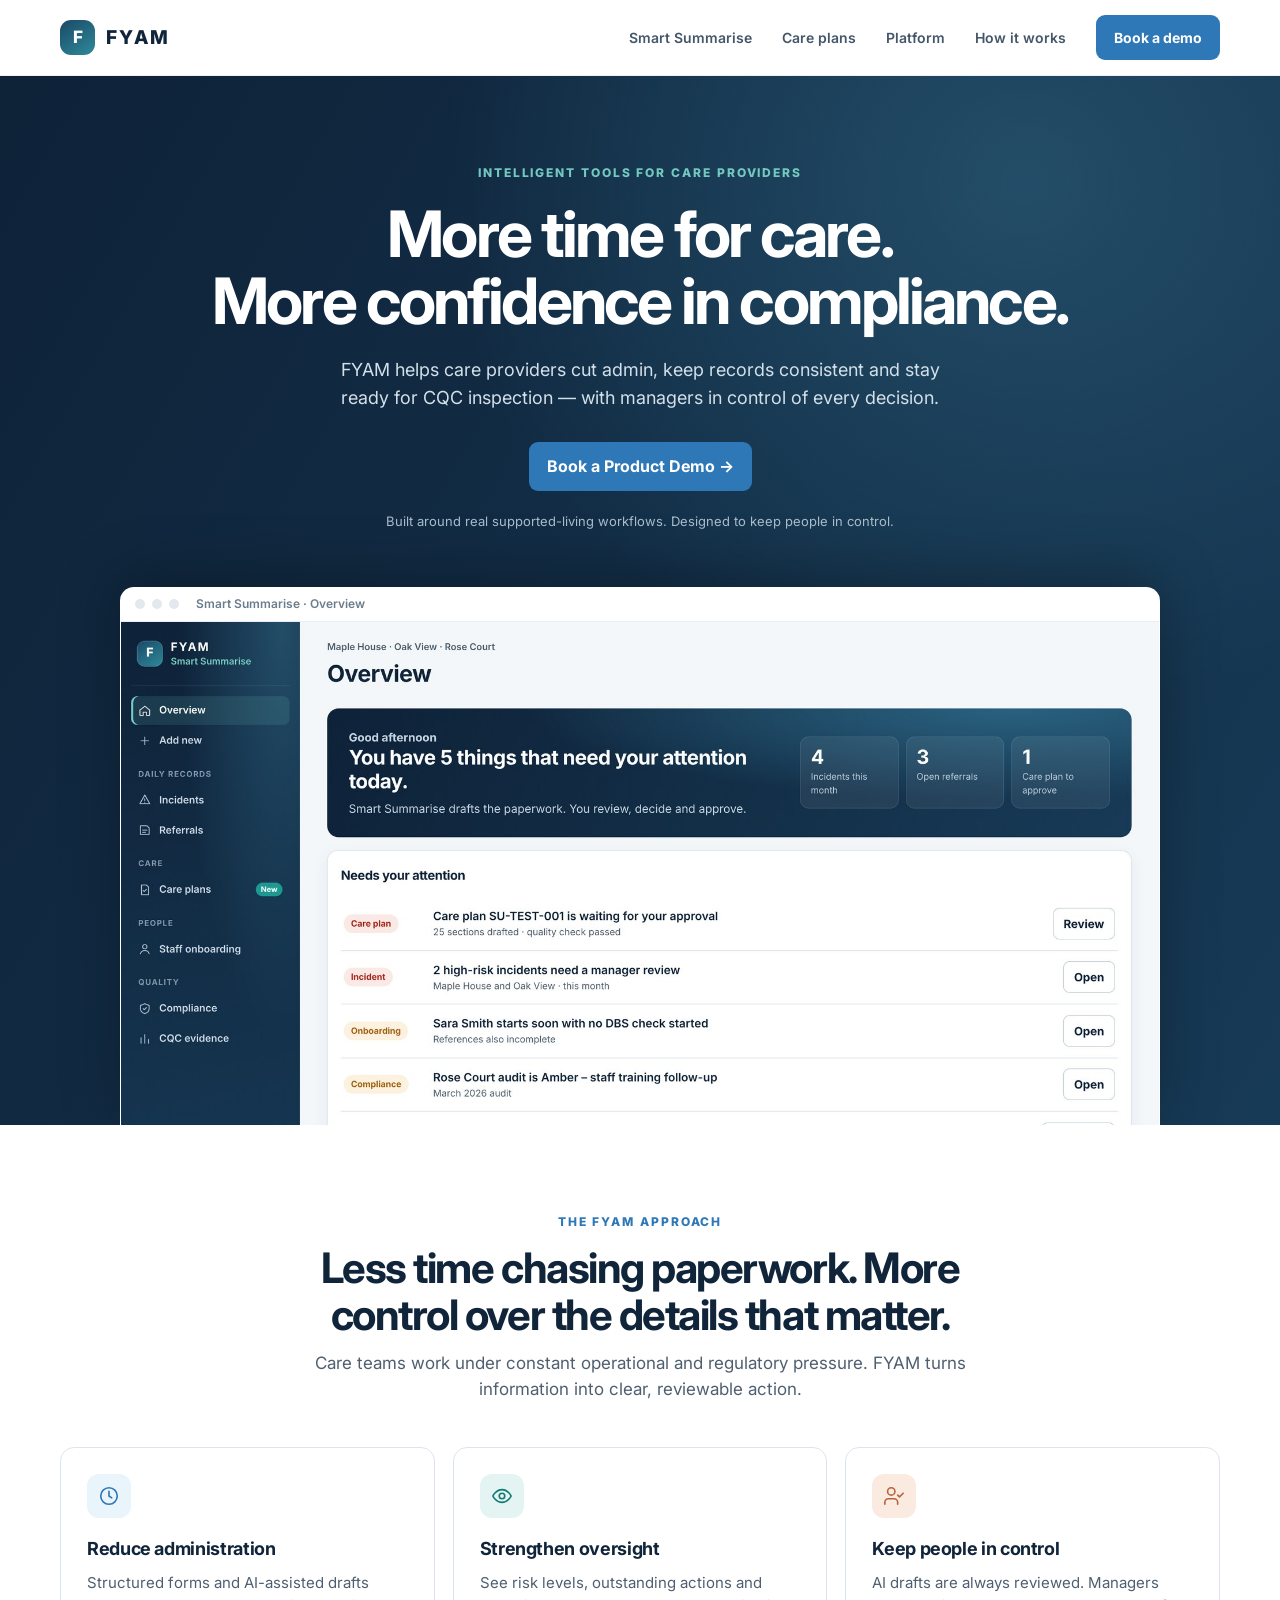
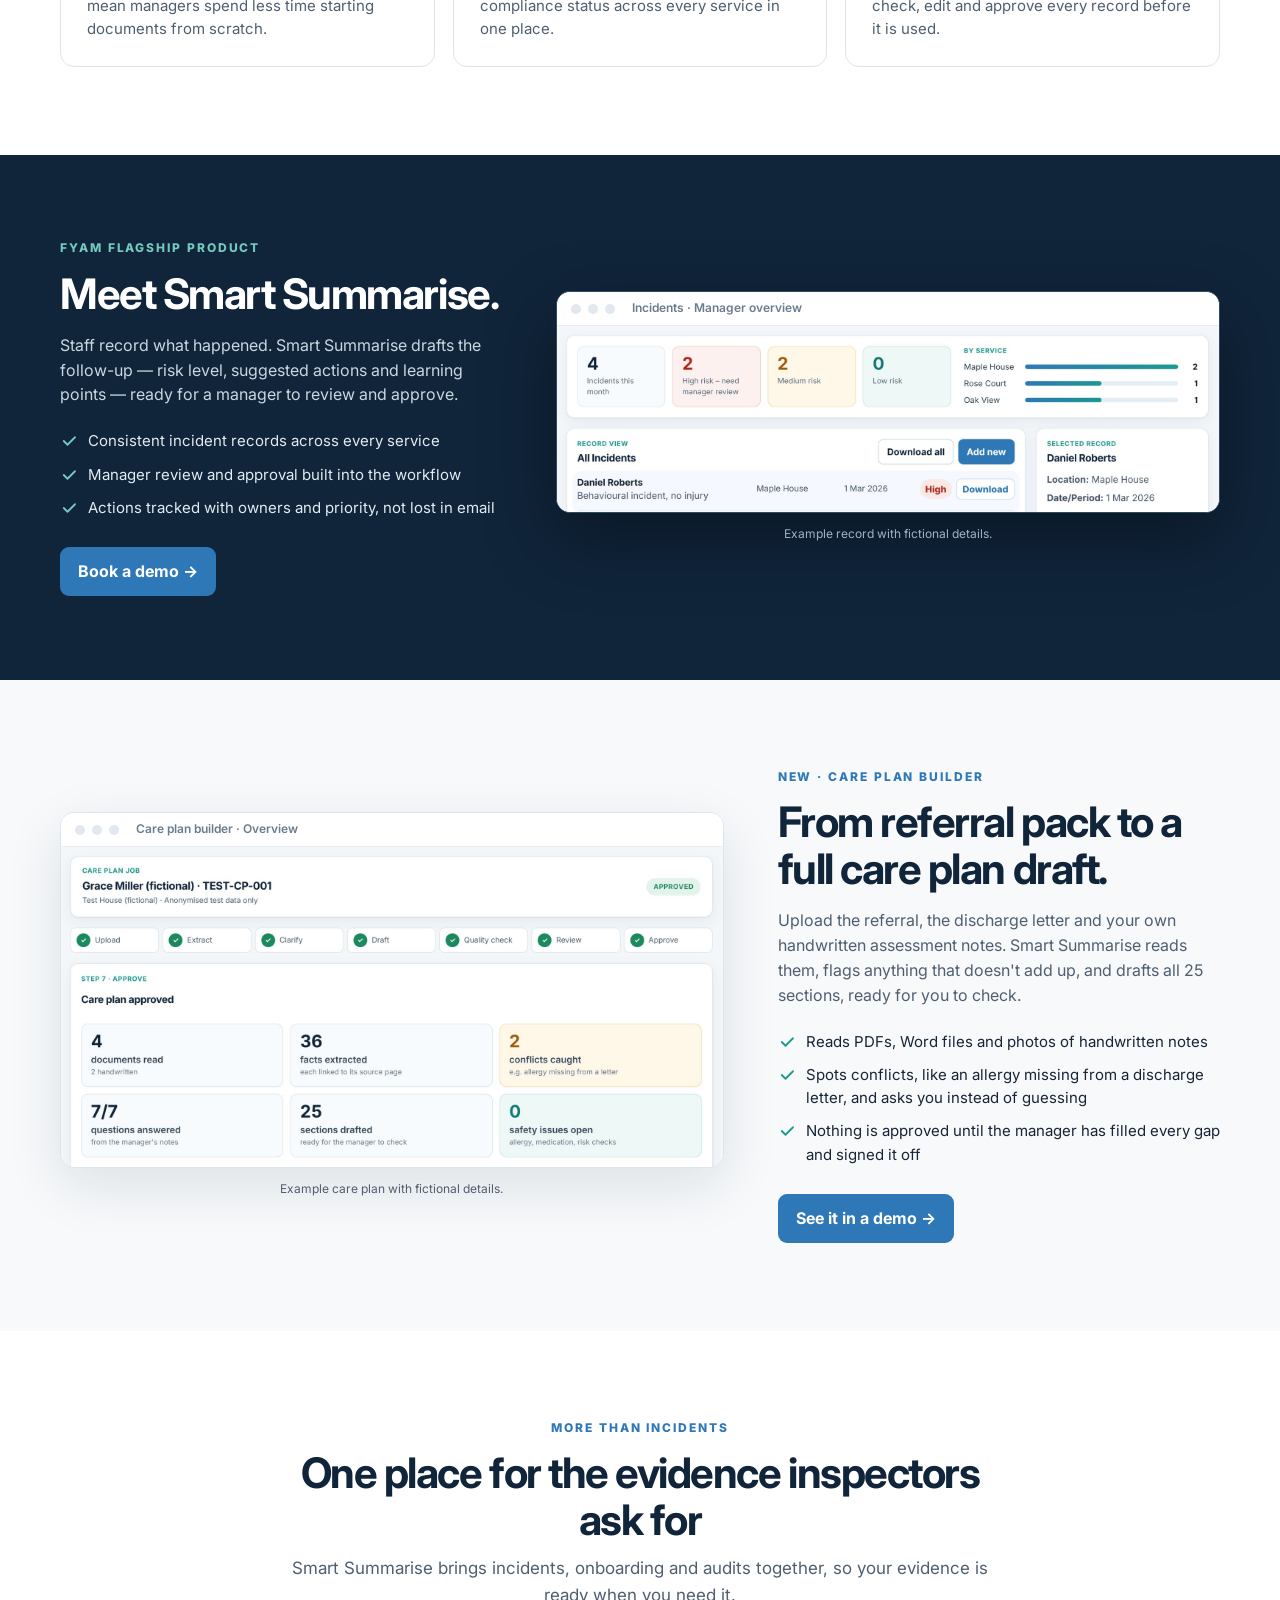
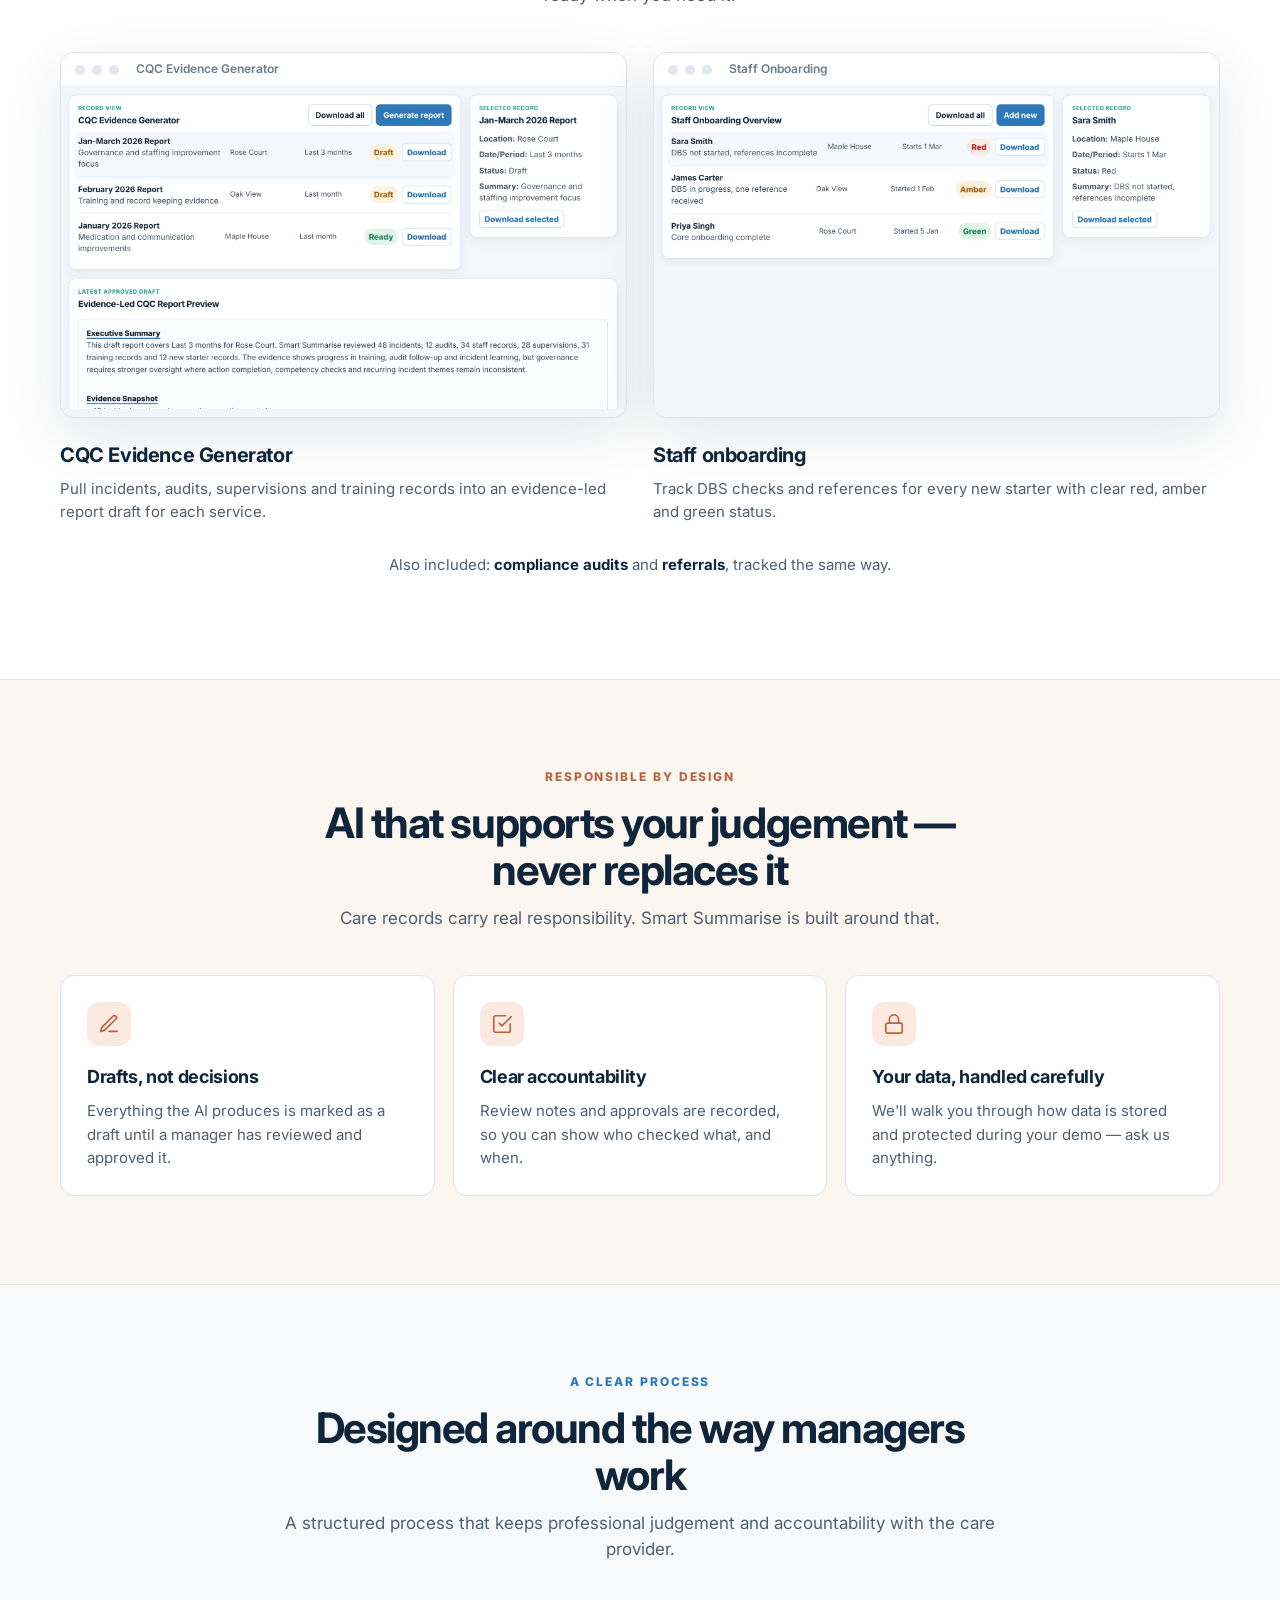
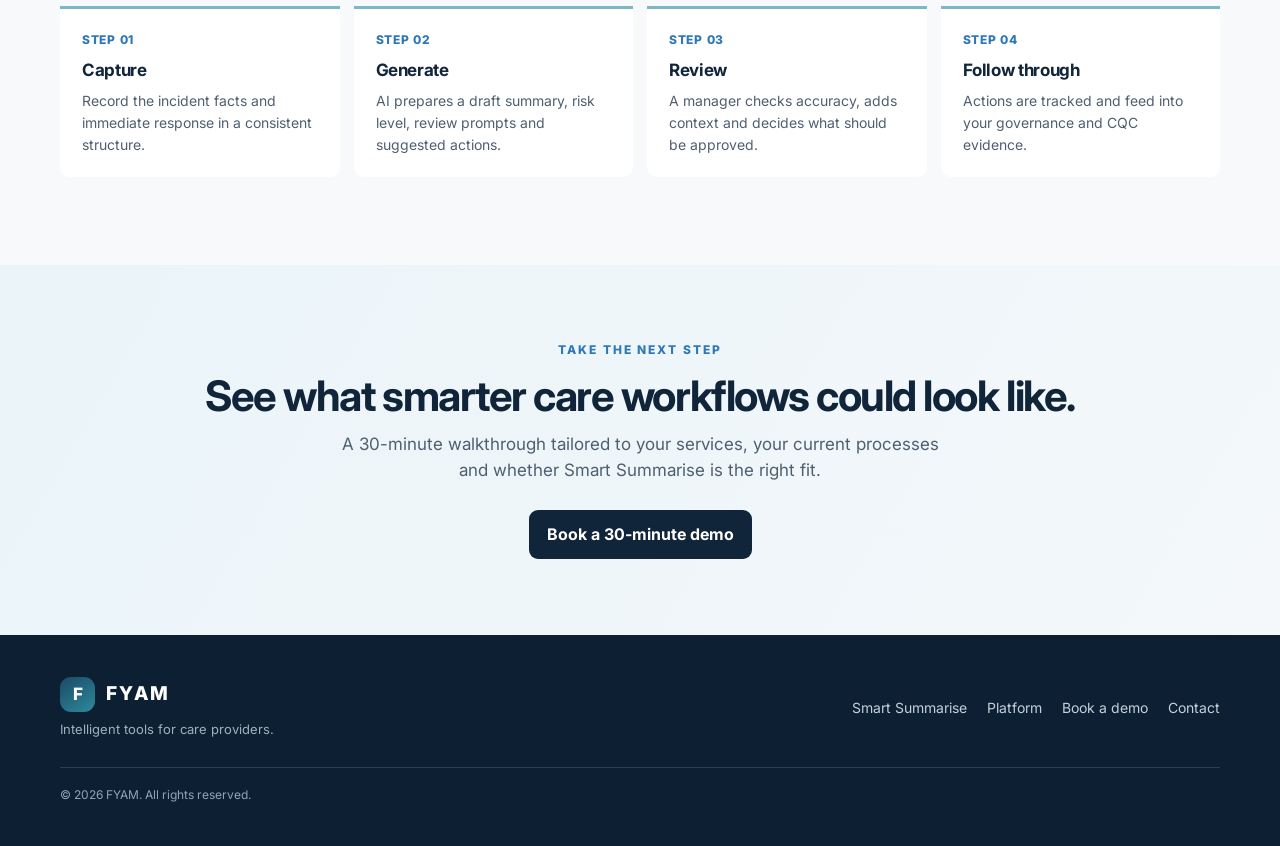
==== index.html @ 62e2c95d "Website: rename to Care plan builder Co-Authored-By: Claude Opus 5.5 <noreply@anthropic.com> Claude-" ====
<!DOCTYPE html>
<html lang="en">

<head>
    <meta charset="UTF-8">
    <meta name="viewport" content="width=device-width, initial-scale=1.0">
    <title>FYAM — Smarter systems for better care</title>
    <meta name="description" content="Smart Summarise by FYAM helps care providers turn incidents into reviewed reports and tracked actions, keep onboarding and audits on track, and build CQC evidence.">

    <!-- Link previews (LinkedIn, email, WhatsApp) -->
    <meta property="og:type" content="website">
    <meta property="og:title" content="FYAM — Smarter systems for better care">
    <meta property="og:description" content="AI-assisted incident reporting, compliance tracking and CQC evidence for care providers — with managers always in control.">
    <meta property="og:image" content="https://fyam.co.uk/assets/dashboard.jpg">
    <meta name="twitter:card" content="summary_large_image">

    <link rel="icon" href="data:image/svg+xml,%3Csvg xmlns='http://www.w3.org/2000/svg' viewBox='0 0 64 64'%3E%3Cdefs%3E%3ClinearGradient id='g' x1='0' y1='0' x2='1' y2='1'%3E%3Cstop offset='0' stop-color='%231b4968'/%3E%3Cstop offset='1' stop-color='%232e8a9a'/%3E%3C/linearGradient%3E%3C/defs%3E%3Crect width='64' height='64' rx='18' fill='url(%23g)'/%3E%3Ctext x='32' y='44' font-family='Arial,sans-serif' font-size='34' font-weight='700' fill='white' text-anchor='middle'%3EF%3C/text%3E%3C/svg%3E">

    <link rel="preconnect" href="https://fonts.googleapis.com">
    <link rel="preconnect" href="https://fonts.gstatic.com" crossorigin>
    <link href="https://fonts.googleapis.com/css2?family=Inter:wght@400;500;600;700;800&display=swap" rel="stylesheet">

    <style>
        :root {
            --navy: #10243a;
            --blue: #2f78b7;
            --sky: #eaf4fb;
            --teal: #1c9a91;
            --ink: #172536;
            --muted: #4f5f70;
            --line: #dce5ed;
            --paper: #f7f9fb;
            --warm: #fbf6f0;
            --warm-line: #efe3d4;
            --coral: #d9825b;
            --shadow: 0 18px 55px rgba(16,36,58,.11);
        }

        * { box-sizing: border-box; }
        html { scroll-behavior: smooth; }

        body {
            margin: 0;
            font-family: Inter, ui-sans-serif, system-ui, -apple-system, "Segoe UI", sans-serif;
            color: var(--ink);
            background: #fff;
            line-height: 1.55;
        }

        a { color: inherit; text-decoration: none; }
        img { max-width: 100%; display: block; }

        .wrap { width: min(1160px, calc(100% - 44px)); margin: auto; }

        /* ---------- Header ---------- */
        .topbar {
            height: 76px;
            display: flex;
            align-items: center;
            border-bottom: 1px solid #edf1f4;
            background: rgba(255,255,255,.96);
            backdrop-filter: blur(8px);
            position: sticky;
            top: 0;
            z-index: 10;
        }

        .topbar .wrap { display: flex; align-items: center; justify-content: space-between; }

        .brand {
            display: flex;
            align-items: center;
            gap: 11px;
            font-weight: 800;
            letter-spacing: .12em;
            color: var(--navy);
            font-size: 19px;
        }

        .brandmark {
            width: 35px;
            height: 35px;
            border-radius: 11px;
            background: linear-gradient(145deg, #1b4968, #2e8a9a);
            display: grid;
            place-items: center;
            color: #fff;
            font-size: 17px;
            letter-spacing: 0;
        }

        .nav { display: flex; align-items: center; gap: 30px; color: #445669; font-size: 14px; font-weight: 600; }
        .nav a:hover { color: var(--blue); }

        /* ---------- Buttons ---------- */
        .btn {
            display: inline-flex;
            align-items: center;
            justify-content: center;
            border: 0;
            border-radius: 9px;
            padding: 12px 18px;
            background: var(--blue);
            color: white;
            font-weight: 700;
            cursor: pointer;
            transition: .2s;
        }
        .btn:hover { transform: translateY(-1px); filter: brightness(1.06); }
        .btn.dark { background: var(--navy); }
        .nav .btn:hover { color: #fff; }

        /* ---------- Shared type ---------- */
        h1, h2, h3 { letter-spacing: -.035em; }

        .eyebrow, .kicker {
            font-size: 12px;
            text-transform: uppercase;
            letter-spacing: .16em;
            font-weight: 800;
        }
        .eyebrow { color: #73c9c0; }
        .kicker { color: var(--blue); }
        .kicker.warm { color: #b8653f; }

        .section { padding: 88px 0; }
        .section.soft { background: var(--paper); }
        .section.warm { background: var(--warm); border-top: 1px solid var(--warm-line); border-bottom: 1px solid var(--warm-line); }

        .section-head { max-width: 720px; margin: 0 auto 44px; text-align: center; }

        .section h2, .product-band h2, .cta h2 {
            font-size: clamp(30px, 4vw, 42px);
            line-height: 1.12;
            margin: 12px 0;
        }
        .section h2, .cta h2 { color: var(--navy); }
        .section-head p { color: var(--muted); font-size: 17px; margin: 0; }

        /* ---------- Hero ---------- */
        .hero {
            background:
                radial-gradient(ellipse at 80% 10%, #234d68 0, transparent 40%),
                linear-gradient(120deg, #0e2238, #173a56);
            color: #fff;
            padding: 88px 0 0;
            text-align: center;
            overflow: hidden;
        }

        .hero h1 {
            font-size: clamp(40px, 5.5vw, 64px);
            line-height: 1.05;
            letter-spacing: -.045em;
            margin: 17px auto 22px;
            max-width: 940px;
        }

        .hero p { font-size: 18px; color: #d3e0e9; max-width: 640px; margin: 0 auto 30px; }
        .hero-note { margin-top: 20px; color: #a9bdcc; font-size: 13px; }

        /* product shot rising out of the hero */
        .hero-shot {
            margin: 56px auto -1px;
            max-width: 1040px;
            position: relative;
        }

        .frame {
            background: #fff;
            border-radius: 14px;
            border: 1px solid var(--line);
            box-shadow: var(--shadow);
            overflow: hidden;
        }
        .hero-shot .frame {
            border-radius: 14px 14px 0 0;
            border: 1px solid rgba(255,255,255,.25);
            border-bottom: 0;
            box-shadow: 0 -10px 60px rgba(0,0,0,.28);
        }

        .frame-bar {
            height: 34px;
            display: flex;
            align-items: center;
            gap: 7px;
            padding: 0 14px;
            background: #fff;
            border-bottom: 1px solid #e8eef3;
            font-size: 12px;
            color: #6b7c8b;
            font-weight: 600;
        }
        .frame-bar i { width: 10px; height: 10px; border-radius: 50%; background: #e2e8ee; display: inline-block; }
        .frame-bar span { margin-left: 10px; }
        .frame img { width: 100%; height: auto; background: #f3f6f9; }

        /* ---------- Why cards ---------- */
        .cards { display: grid; grid-template-columns: repeat(3, 1fr); gap: 18px; }

        .card { border: 1px solid var(--line); border-radius: 14px; padding: 26px; background: white; }

        .icon {
            width: 44px;
            height: 44px;
            border-radius: 12px;
            background: var(--sky);
            color: var(--blue);
            display: grid;
            place-items: center;
            margin-bottom: 17px;
        }
        .icon svg { width: 22px; height: 22px; }
        .icon.warm { background: #fbeadf; color: #b8653f; }
        .icon.teal { background: #e3f4f2; color: #157a72; }

        .card h3 { margin: 0 0 8px; color: var(--navy); font-size: 18px; letter-spacing: -.02em; }
        .card p { margin: 0; color: var(--muted); font-size: 15px; }

        /* ---------- Smart Summarise band ---------- */
        .product-band { background: var(--navy); color: #fff; padding: 84px 0; }
        .product-grid { display: grid; grid-template-columns: .8fr 1.2fr; gap: 54px; align-items: center; }
        .product-band p { color: #c9d7e1; font-size: 16px; }
        .ticks { list-style: none; padding: 0; margin: 22px 0 28px; display: grid; gap: 10px; }
        .ticks li { display: flex; gap: 10px; color: #e2ebf1; font-size: 15px; }
        .ticks svg { flex: 0 0 18px; width: 18px; height: 18px; margin-top: 3px; color: #73c9c0; }
        .product-band .frame { border-color: #2d4a63; box-shadow: 0 25px 70px rgba(0,0,0,.35); }
        .caption { font-size: 12px; color: #9fb3c3; margin-top: 12px; text-align: center; }
        .cp-band .product-grid { grid-template-columns: 1.2fr .8fr; }
        .cp-band p { color: var(--muted); font-size: 16px; }
        .cp-band .ticks li { color: var(--ink, #1d2b38); }
        .cp-band .ticks svg { color: var(--teal, #1c9a91); }
        .cp-band .caption { color: var(--muted); }

        /* ---------- Platform ---------- */
        .platform { display: grid; grid-template-columns: 1fr 1fr; gap: 26px; }
        .platform .frame img { aspect-ratio: 1018 / 594; object-fit: contain; object-position: top; }
        .platform h3 { color: var(--navy); font-size: 20px; margin: 22px 0 6px; letter-spacing: -.02em; }
        .platform p { color: var(--muted); font-size: 15px; margin: 0; }
        .also {
            margin-top: 30px;
            text-align: center;
            color: var(--muted);
            font-size: 15px;
        }
        .also b { color: var(--navy); }

        /* ---------- Steps ---------- */
        .steps { display: grid; grid-template-columns: repeat(4, 1fr); gap: 14px; }
        .step { padding: 22px; border-top: 3px solid #7cb8c8; background: #fff; border-radius: 0 0 10px 10px; }
        .step .num { font-size: 12px; font-weight: 800; color: var(--blue); letter-spacing: .06em; }
        .step h3 { font-size: 17px; color: var(--navy); margin: 7px 0; letter-spacing: -.02em; }
        .step p { font-size: 14px; color: var(--muted); margin: 0; }

        /* ---------- CTA ---------- */
        .cta { background: linear-gradient(120deg, #eaf4f9, #f4f8fa); padding: 76px 0; text-align: center; }
        .cta p { color: var(--muted); margin: 0 auto 26px; max-width: 620px; font-size: 17px; }

        /* ---------- Footer ---------- */
        .footer { background: #0d2033; color: #d3e0e8; padding: 42px 0; }
        .footer-row { display: flex; justify-content: space-between; gap: 30px; align-items: center; }
        .footer p { font-size: 13px; color: #9db0be; margin: 7px 0 0; }
        .footer-links { display: flex; gap: 20px; font-size: 14px; color: #c3d0d9; }
        .footer-links a:hover { color: #fff; }
        .legal { border-top: 1px solid #294056; margin-top: 28px; padding-top: 18px; color: #8fa4b4; font-size: 12px; }

        /* ---------- Responsive ---------- */
        @media (max-width: 900px) {
            .product-grid, .platform, .cp-band .product-grid { grid-template-columns: 1fr; }
            .cp-band .product-grid > div:first-child { order: 2; }
            .cards { grid-template-columns: 1fr 1fr; }
            .steps { grid-template-columns: 1fr 1fr; }
            .nav { gap: 15px; }
            .nav a:not(.btn) { display: none; }
        }

        @media (max-width: 560px) {
            .wrap { width: min(100% - 30px, 1160px); }
            .topbar { height: 66px; }
            .nav .btn { padding: 9px 12px; font-size: 13px; }
            .hero { padding-top: 64px; }
            .hero p { font-size: 16px; }
            .hero-shot { margin-top: 40px; }
            .frame-bar { height: 26px; }
            .section, .product-band { padding: 64px 0; }
            .cards, .steps { grid-template-columns: 1fr; }
            .footer-row { align-items: flex-start; flex-direction: column; }
            .footer-links { flex-wrap: wrap; }
        }
    </style>
</head>

<body>

    <header class="topbar">
        <div class="wrap">
            <a class="brand" href="#home">
                <span class="brandmark">F</span>
                FYAM
            </a>

            <nav class="nav">
                <a href="#product">Smart Summarise</a>
                <a href="#care-plans">Care plans</a>
                <a href="#platform">Platform</a>
                <a href="#how">How it works</a>
                <a class="btn" href="https://calendly.com/fyamintisar/30min" target="_blank" rel="noopener noreferrer">Book a demo</a>
            </nav>
        </div>
    </header>

    <main>

        <!-- HERO -->
        <section class="hero" id="home">
            <div class="wrap">
                <div class="eyebrow">Intelligent tools for care providers</div>

                <h1>More time for care.<br> More confidence in compliance.</h1>

                <p>
                    FYAM helps care providers cut admin, keep records consistent
                    and stay ready for CQC inspection — with managers in control
                    of every decision.
                </p>

                <a class="btn" href="https://calendly.com/fyamintisar/30min" target="_blank" rel="noopener noreferrer">
                    Book a Product Demo →
                </a>

                <div class="hero-note">
                    Built around real supported-living workflows. Designed to keep people in control.
                </div>

                <div class="hero-shot">
                    <div class="frame">
                        <div class="frame-bar"><i></i><i></i><i></i><span>Smart Summarise · Overview</span></div>
                        <img src="assets/dashboard.jpg?v=2" width="1800" height="875"
                             alt="Smart Summarise overview: what needs the manager's attention today across care plans, incidents, onboarding and compliance">
                    </div>
                </div>
            </div>
        </section>

        <!-- WHY FYAM -->
        <section class="section" id="why">
            <div class="wrap">
                <div class="section-head">
                    <div class="kicker">The FYAM approach</div>
                    <h2>Less time chasing paperwork. More control over the details that matter.</h2>
                    <p>
                        Care teams work under constant operational and regulatory
                        pressure. FYAM turns information into clear, reviewable action.
                    </p>
                </div>

                <div class="cards">
                    <article class="card">
                        <div class="icon">
                            <svg viewBox="0 0 24 24" fill="none" stroke="currentColor" stroke-width="1.8" stroke-linecap="round" stroke-linejoin="round"><circle cx="12" cy="12" r="9"/><path d="M12 7v5l3 2"/></svg>
                        </div>
                        <h3>Reduce administration</h3>
                        <p>Structured forms and AI-assisted drafts mean managers spend less time starting documents from scratch.</p>
                    </article>

                    <article class="card">
                        <div class="icon teal">
                            <svg viewBox="0 0 24 24" fill="none" stroke="currentColor" stroke-width="1.8" stroke-linecap="round" stroke-linejoin="round"><path d="M2 12s3.5-7 10-7 10 7 10 7-3.5 7-10 7S2 12 2 12z"/><circle cx="12" cy="12" r="3"/></svg>
                        </div>
                        <h3>Strengthen oversight</h3>
                        <p>See risk levels, outstanding actions and compliance status across every service in one place.</p>
                    </article>

                    <article class="card">
                        <div class="icon warm">
                            <svg viewBox="0 0 24 24" fill="none" stroke="currentColor" stroke-width="1.8" stroke-linecap="round" stroke-linejoin="round"><path d="M16 21v-2a4 4 0 0 0-4-4H6a4 4 0 0 0-4 4v2"/><circle cx="9" cy="7" r="4"/><path d="m16 11 2 2 4-4"/></svg>
                        </div>
                        <h3>Keep people in control</h3>
                        <p>AI drafts are always reviewed. Managers check, edit and approve every record before it is used.</p>
                    </article>
                </div>
            </div>
        </section>

        <!-- SMART SUMMARISE -->
        <section class="product-band" id="product">
            <div class="wrap product-grid">
                <div>
                    <div class="eyebrow">FYAM flagship product</div>
                    <h2>Meet Smart Summarise.</h2>
                    <p>
                        Staff record what happened. Smart Summarise drafts the
                        follow-up — risk level, suggested actions and learning points —
                        ready for a manager to review and approve.
                    </p>

                    <ul class="ticks">
                        <li><svg viewBox="0 0 24 24" fill="none" stroke="currentColor" stroke-width="2.4" stroke-linecap="round" stroke-linejoin="round"><path d="m5 12 5 5L20 7"/></svg>Consistent incident records across every service</li>
                        <li><svg viewBox="0 0 24 24" fill="none" stroke="currentColor" stroke-width="2.4" stroke-linecap="round" stroke-linejoin="round"><path d="m5 12 5 5L20 7"/></svg>Manager review and approval built into the workflow</li>
                        <li><svg viewBox="0 0 24 24" fill="none" stroke="currentColor" stroke-width="2.4" stroke-linecap="round" stroke-linejoin="round"><path d="m5 12 5 5L20 7"/></svg>Actions tracked with owners and priority, not lost in email</li>
                    </ul>

                    <a class="btn" href="https://calendly.com/fyamintisar/30min" target="_blank" rel="noopener noreferrer">Book a demo →</a>
                </div>

                <div>
                    <div class="frame">
                        <div class="frame-bar"><i></i><i></i><i></i><span>Incidents · Manager overview</span></div>
                        <img src="assets/incidents-summary.jpg" width="1800" height="507" loading="lazy"
                             alt="Smart Summarise incidents overview: 4 incidents this month, 2 high risk needing manager review, incidents by service, and the latest incident">
                    </div>
                    <div class="caption">Example record with fictional details.</div>
                </div>
            </div>
        </section>

        <!-- CARE PLAN BUILDER -->
        <section class="section soft cp-band" id="care-plans">
            <div class="wrap product-grid">
                <div>
                    <div class="frame">
                        <div class="frame-bar"><i></i><i></i><i></i><span>Care plan builder · Overview</span></div>
                        <img src="assets/careplan-overview.jpg" width="1800" height="870" loading="lazy"
                             alt="Care plan builder overview: all seven steps complete and the plan approved - 4 documents read (2 handwritten), 36 facts extracted, 2 conflicts caught, every question answered from the manager's notes, 25 sections drafted, 0 safety issues open">
                    </div>
                    <div class="caption">Example care plan with fictional details.</div>
                </div>

                <div>
                    <div class="kicker">New · Care plan builder</div>
                    <h2>From referral pack to a full care plan draft.</h2>
                    <p>
                        Upload the referral, the discharge letter and your own handwritten
                        assessment notes. Smart Summarise reads them, flags anything that
                        doesn't add up, and drafts all 25 sections, ready for you to check.
                    </p>

                    <ul class="ticks">
                        <li><svg viewBox="0 0 24 24" fill="none" stroke="currentColor" stroke-width="2.4" stroke-linecap="round" stroke-linejoin="round"><path d="m5 12 5 5L20 7"/></svg>Reads PDFs, Word files and photos of handwritten notes</li>
                        <li><svg viewBox="0 0 24 24" fill="none" stroke="currentColor" stroke-width="2.4" stroke-linecap="round" stroke-linejoin="round"><path d="m5 12 5 5L20 7"/></svg>Spots conflicts, like an allergy missing from a discharge letter, and asks you instead of guessing</li>
                        <li><svg viewBox="0 0 24 24" fill="none" stroke="currentColor" stroke-width="2.4" stroke-linecap="round" stroke-linejoin="round"><path d="m5 12 5 5L20 7"/></svg>Nothing is approved until the manager has filled every gap and signed it off</li>
                    </ul>

                    <a class="btn" href="https://calendly.com/fyamintisar/30min" target="_blank" rel="noopener noreferrer">See it in a demo →</a>
                </div>
            </div>
        </section>

        <!-- PLATFORM -->
        <section class="section" id="platform">
            <div class="wrap">
                <div class="section-head">
                    <div class="kicker">More than incidents</div>
                    <h2>One place for the evidence inspectors ask for</h2>
                    <p>
                        Smart Summarise brings incidents, onboarding and audits
                        together, so your evidence is ready when you need it.
                    </p>
                </div>

                <div class="platform">
                    <div>
                        <div class="frame">
                            <div class="frame-bar"><i></i><i></i><i></i><span>CQC Evidence Generator</span></div>
                            <img src="assets/cqc-evidence.jpg?v=2" width="1800" height="1027" loading="lazy"
                                 alt="CQC Evidence Generator listing draft and ready reports with an evidence summary preview">
                        </div>
                        <h3>CQC Evidence Generator</h3>
                        <p>Pull incidents, audits, supervisions and training records into an evidence-led report draft for each service.</p>
                    </div>

                    <div>
                        <div class="frame">
                            <div class="frame-bar"><i></i><i></i><i></i><span>Staff Onboarding</span></div>
                            <img src="assets/onboarding.jpg?v=2" width="1800" height="573" loading="lazy"
                                 alt="Staff onboarding tracker showing DBS and reference status for new starters with red, amber and green ratings">
                        </div>
                        <h3>Staff onboarding</h3>
                        <p>Track DBS checks and references for every new starter with clear red, amber and green status.</p>
                    </div>
                </div>

                <p class="also">Also included: <b>compliance audits</b> and <b>referrals</b>, tracked the same way.</p>
            </div>
        </section>

        <!-- RESPONSIBLE AI -->
        <section class="section warm">
            <div class="wrap">
                <div class="section-head">
                    <div class="kicker warm">Responsible by design</div>
                    <h2>AI that supports your judgement — never replaces it</h2>
                    <p>Care records carry real responsibility. Smart Summarise is built around that.</p>
                </div>

                <div class="cards">
                    <article class="card">
                        <div class="icon warm">
                            <svg viewBox="0 0 24 24" fill="none" stroke="currentColor" stroke-width="1.8" stroke-linecap="round" stroke-linejoin="round"><path d="M12 20h9"/><path d="M16.5 3.5a2.1 2.1 0 0 1 3 3L7 19l-4 1 1-4Z"/></svg>
                        </div>
                        <h3>Drafts, not decisions</h3>
                        <p>Everything the AI produces is marked as a draft until a manager has reviewed and approved it.</p>
                    </article>

                    <article class="card">
                        <div class="icon warm">
                            <svg viewBox="0 0 24 24" fill="none" stroke="currentColor" stroke-width="1.8" stroke-linecap="round" stroke-linejoin="round"><path d="M9 11l3 3L22 4"/><path d="M21 12v7a2 2 0 0 1-2 2H5a2 2 0 0 1-2-2V5a2 2 0 0 1 2-2h11"/></svg>
                        </div>
                        <h3>Clear accountability</h3>
                        <p>Review notes and approvals are recorded, so you can show who checked what, and when.</p>
                    </article>

                    <article class="card">
                        <div class="icon warm">
                            <svg viewBox="0 0 24 24" fill="none" stroke="currentColor" stroke-width="1.8" stroke-linecap="round" stroke-linejoin="round"><rect x="3" y="11" width="18" height="11" rx="2"/><path d="M7 11V7a5 5 0 0 1 10 0v4"/></svg>
                        </div>
                        <h3>Your data, handled carefully</h3>
                        <p>We'll walk you through how data is stored and protected during your demo — ask us anything.</p>
                    </article>
                </div>
            </div>
        </section>

        <!-- HOW IT WORKS -->
        <section class="section soft" id="how">
            <div class="wrap">
                <div class="section-head">
                    <div class="kicker">A clear process</div>
                    <h2>Designed around the way managers work</h2>
                    <p>A structured process that keeps professional judgement and accountability with the care provider.</p>
                </div>

                <div class="steps">
                    <div class="step">
                        <div class="num">STEP 01</div>
                        <h3>Capture</h3>
                        <p>Record the incident facts and immediate response in a consistent structure.</p>
                    </div>
                    <div class="step">
                        <div class="num">STEP 02</div>
                        <h3>Generate</h3>
                        <p>AI prepares a draft summary, risk level, review prompts and suggested actions.</p>
                    </div>
                    <div class="step">
                        <div class="num">STEP 03</div>
                        <h3>Review</h3>
                        <p>A manager checks accuracy, adds context and decides what should be approved.</p>
                    </div>
                    <div class="step">
                        <div class="num">STEP 04</div>
                        <h3>Follow through</h3>
                        <p>Actions are tracked and feed into your governance and CQC evidence.</p>
                    </div>
                </div>
            </div>
        </section>

        <!-- CALL TO ACTION -->
        <section class="cta">
            <div class="wrap">
                <div class="kicker">Take the next step</div>
                <h2>See what smarter care workflows could look like.</h2>
                <p>
                    A 30-minute walkthrough tailored to your services, your current
                    processes and whether Smart Summarise is the right fit.
                </p>
                <a class="btn dark" href="https://calendly.com/fyamintisar/30min" target="_blank" rel="noopener noreferrer">
                    Book a 30-minute demo
                </a>
            </div>
        </section>

    </main>

    <footer class="footer">
        <div class="wrap footer-row">
            <div>
                <a class="brand" href="#home" style="color: #fff">
                    <span class="brandmark">F</span>
                    FYAM
                </a>
                <p>Intelligent tools for care providers.</p>
            </div>

            <div class="footer-links">
                <a href="#product">Smart Summarise</a>
                <a href="#platform">Platform</a>
                <a href="https://calendly.com/fyamintisar/30min" target="_blank" rel="noopener noreferrer">Book a demo</a>
                <a href="mailto:hello@fyam.co.uk">Contact</a>
            </div>
        </div>

        <div class="wrap legal">
            © <span id="year"></span> FYAM. All rights reserved.
        </div>
    </footer>

    <script>
        document.getElementById('year').textContent = new Date().getFullYear();
    </script>

</body>
</html>
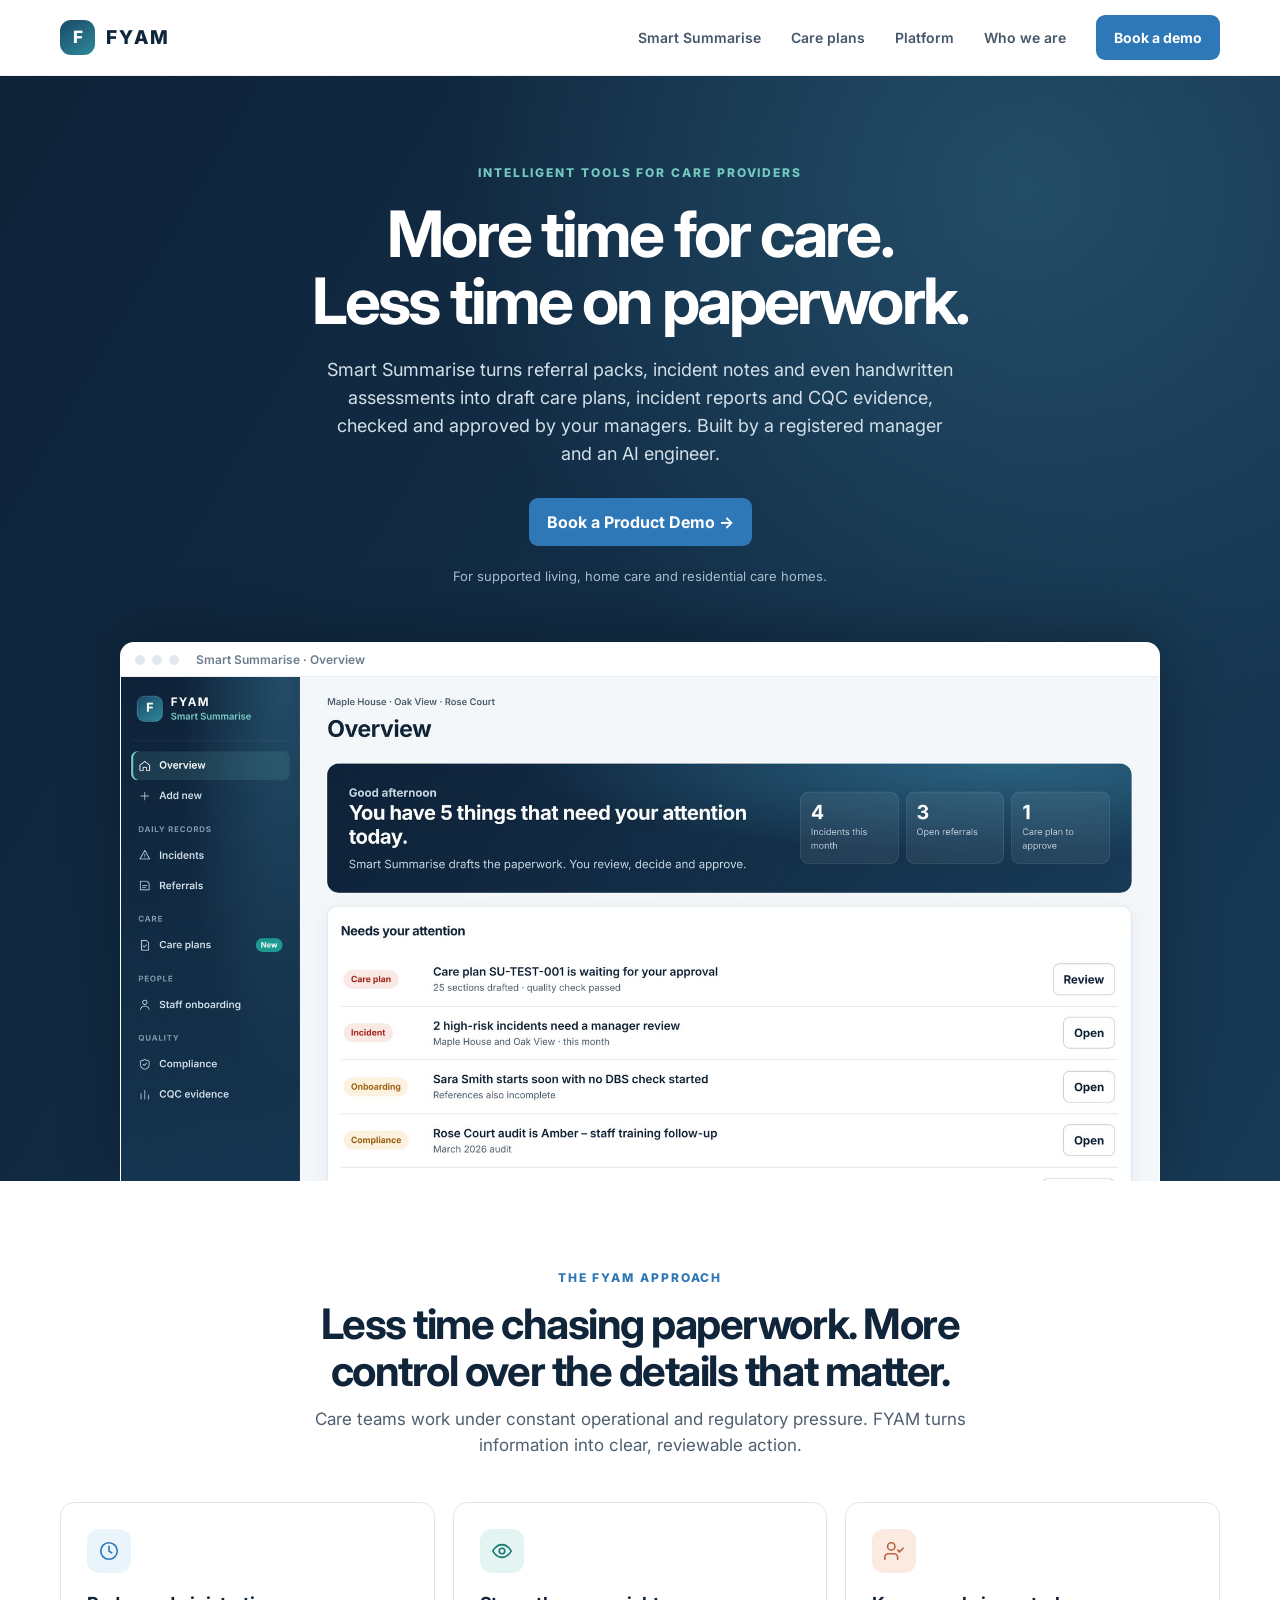
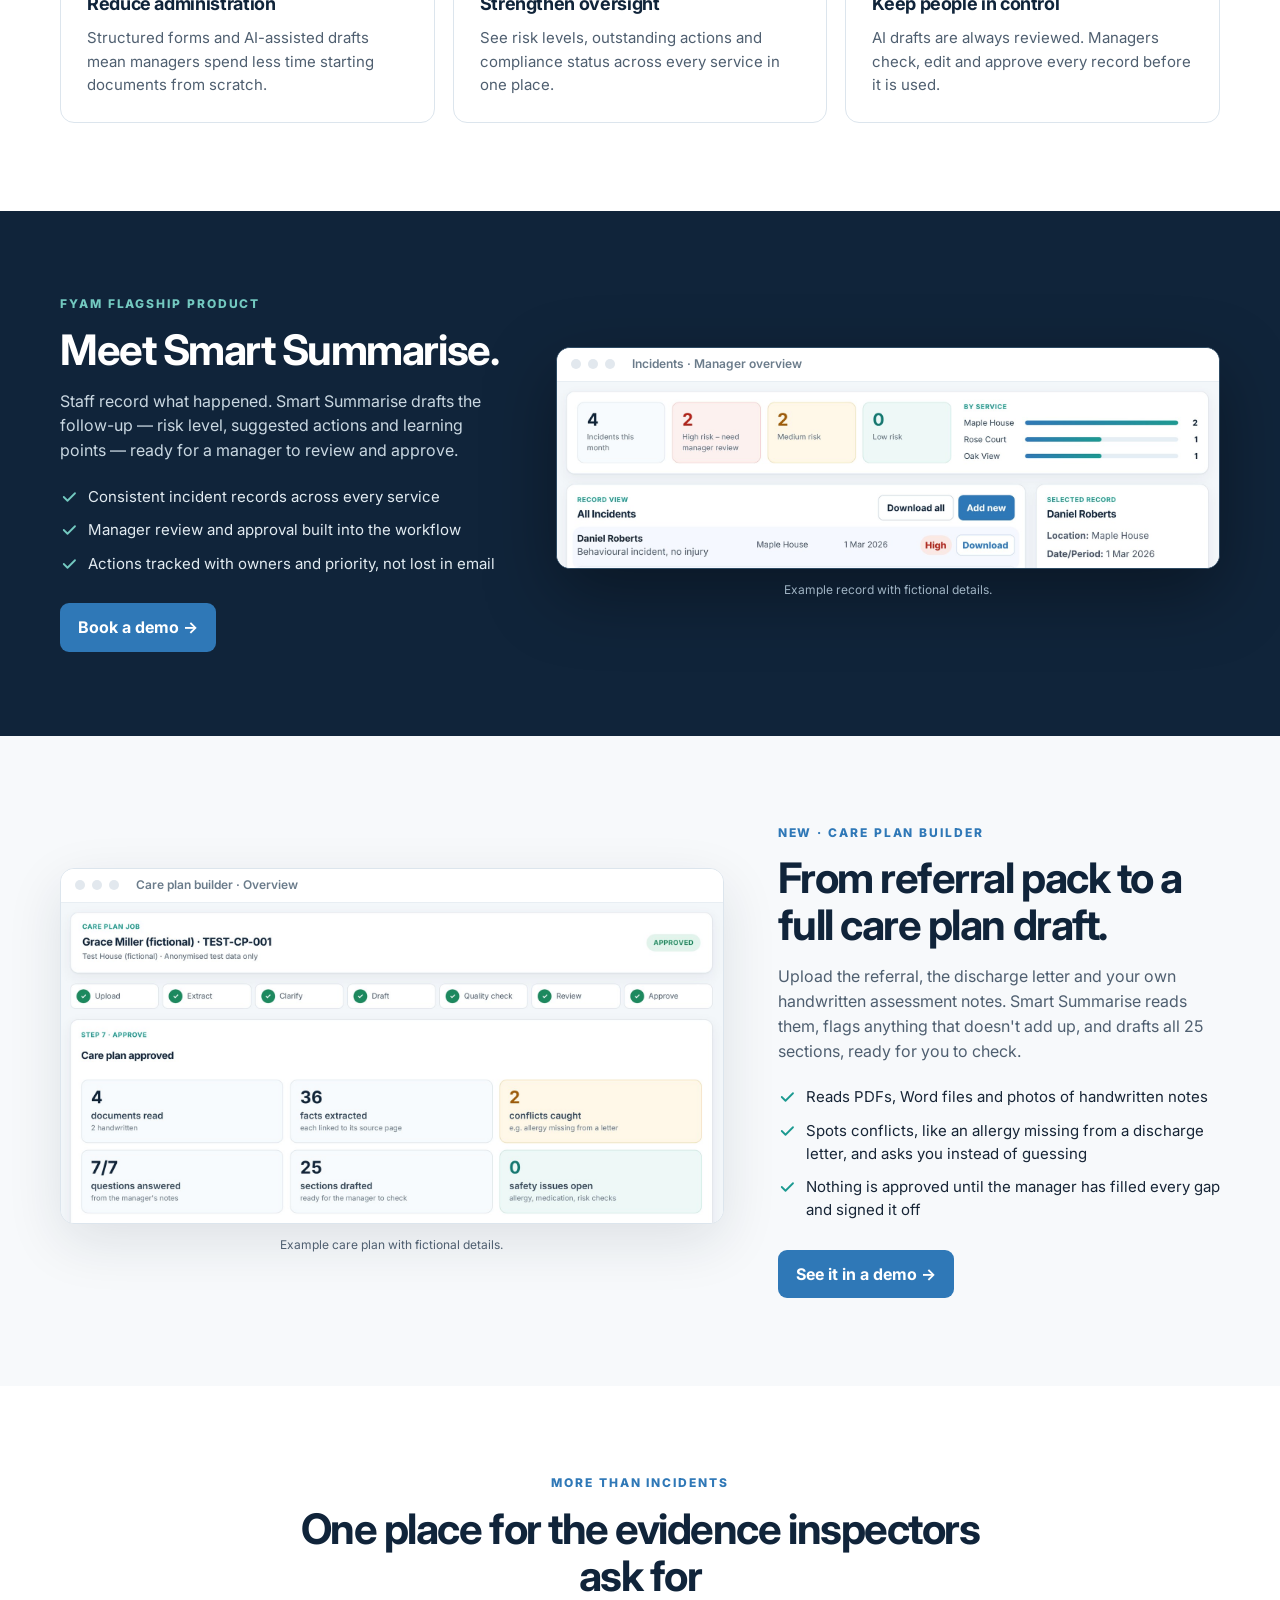
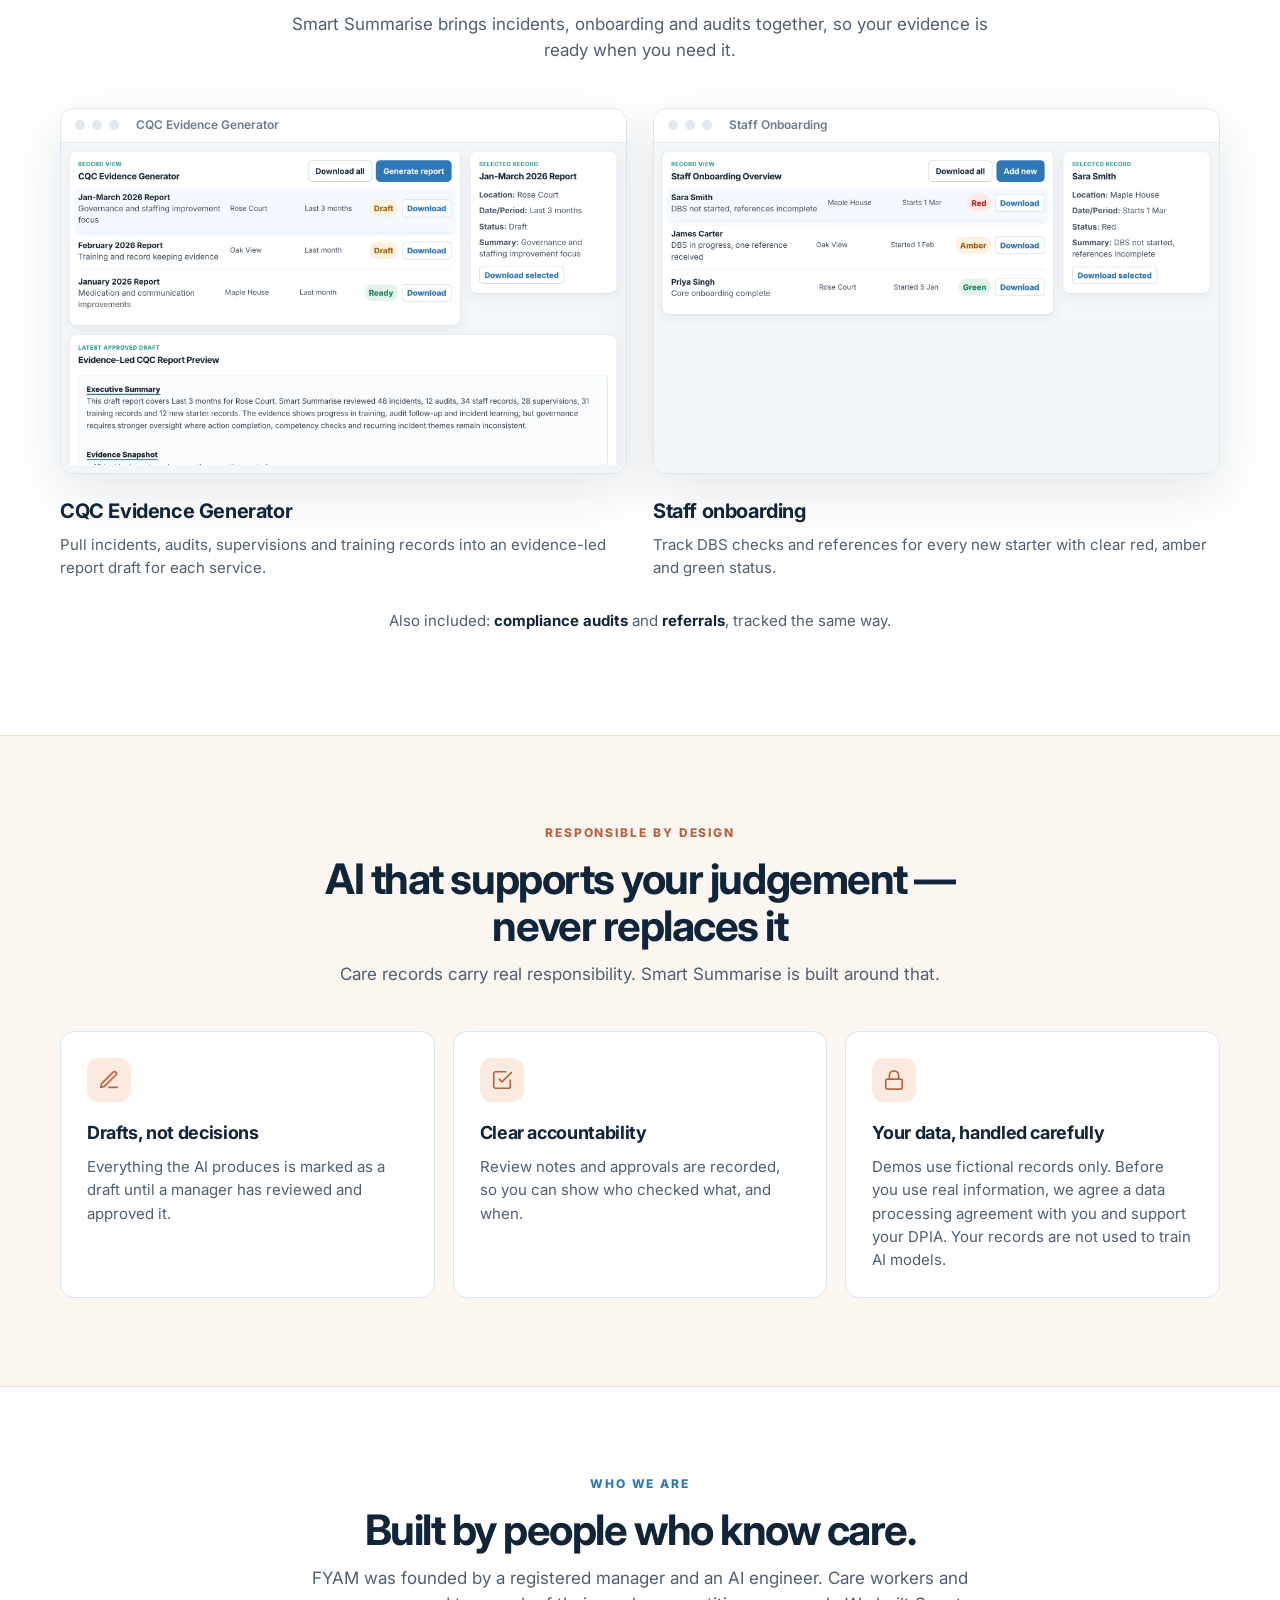
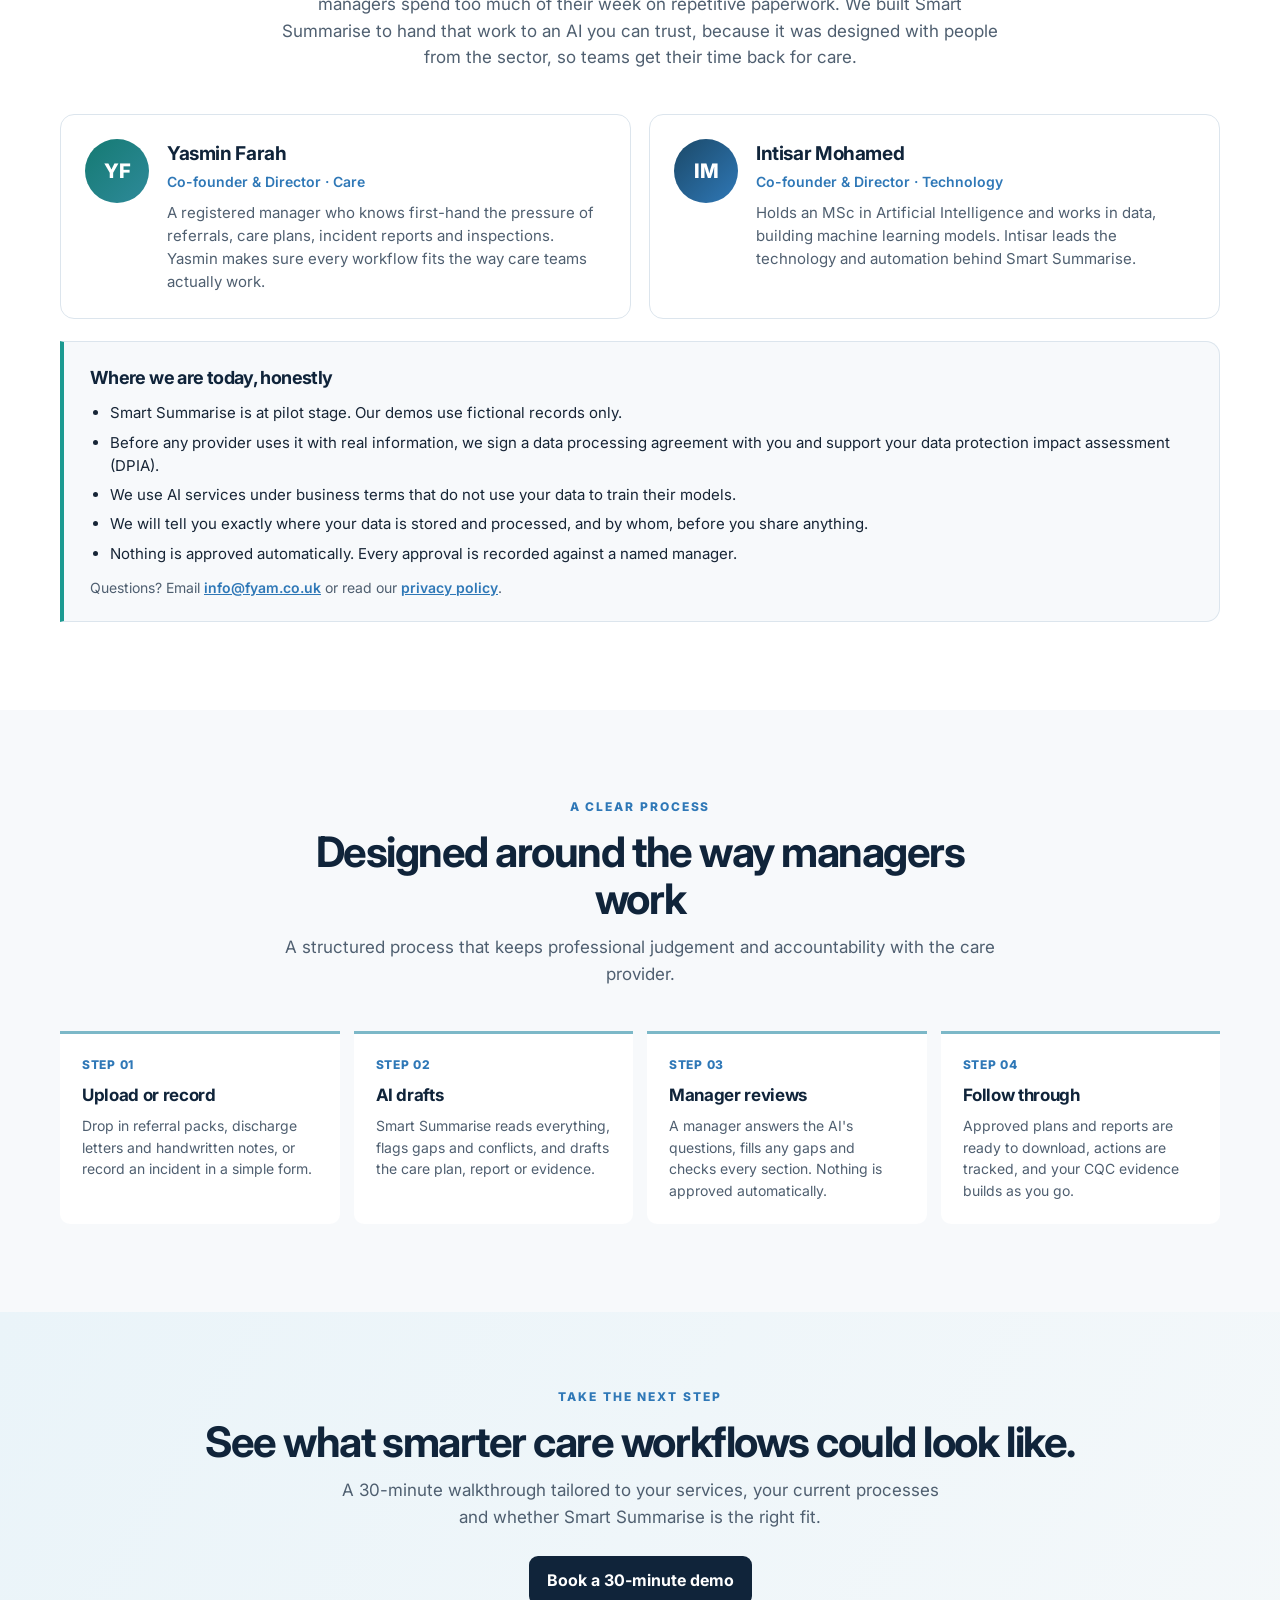
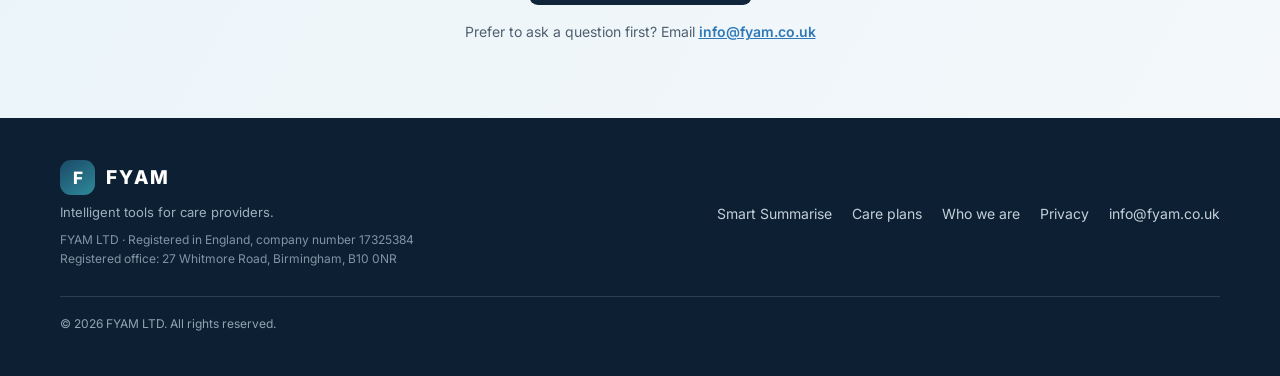
==== commit c1985de3: "Website: Who we are, honest data section, privacy policy, company details, care-focused hero and pro" ====
--- a/index.html
+++ b/index.html
@@ -5,12 +5,12 @@
     <meta charset="UTF-8">
     <meta name="viewport" content="width=device-width, initial-scale=1.0">
     <title>FYAM — Smarter systems for better care</title>
-    <meta name="description" content="Smart Summarise by FYAM helps care providers turn incidents into reviewed reports and tracked actions, keep onboarding and audits on track, and build CQC evidence.">
+    <meta name="description" content="Smart Summarise by FYAM turns referral packs, incident notes and handwritten assessments into reviewed drafts – care plans, incident reports and CQC evidence – for supported living, home care and care homes. Built by a registered manager and an AI engineer.">
 
     <!-- Link previews (LinkedIn, email, WhatsApp) -->
     <meta property="og:type" content="website">
     <meta property="og:title" content="FYAM — Smarter systems for better care">
-    <meta property="og:description" content="AI-assisted incident reporting, compliance tracking and CQC evidence for care providers — with managers always in control.">
+    <meta property="og:description" content="Care plans, incident reports and CQC evidence drafted by AI and approved by your managers. Built by a registered manager and an AI engineer.">
     <meta property="og:image" content="https://fyam.co.uk/assets/dashboard.jpg">
     <meta name="twitter:card" content="summary_large_image">
 
@@ -258,6 +258,20 @@
         .cta p { color: var(--muted); margin: 0 auto 26px; max-width: 620px; font-size: 17px; }
 
         /* ---------- Footer ---------- */
+        .people { display: grid; grid-template-columns: 1fr 1fr; gap: 18px; }
+        .person { display: flex; gap: 18px; align-items: flex-start; border: 1px solid var(--line); border-radius: 14px; padding: 24px; background: #fff; }
+        .person h3 { margin: 0; color: var(--navy); font-size: 19px; letter-spacing: -.02em; }
+        .person .role { color: var(--blue); font-weight: 600; font-size: 14px; margin: 2px 0 8px; }
+        .person p { margin: 0; color: var(--muted); font-size: 15px; }
+        .avatar { flex: 0 0 64px; width: 64px; height: 64px; border-radius: 50%; display: grid; place-items: center; font-weight: 800; font-size: 20px; color: #fff; background: linear-gradient(135deg, #1b4968, #2f78b7); }
+        .avatar.teal { background: linear-gradient(135deg, #157a72, #2e8a9a); }
+        .trust-box { margin-top: 22px; border: 1px solid var(--line); border-left: 4px solid var(--teal); border-radius: 0 14px 14px 0; padding: 22px 26px; background: var(--paper); }
+        .trust-box h3 { margin: 0 0 10px; color: var(--navy); font-size: 18px; }
+        .trust-box ul { margin: 0 0 12px; padding-left: 20px; color: var(--ink); display: grid; gap: 6px; font-size: 15px; }
+        .trust-box p { margin: 0; color: var(--muted); font-size: 14px; }
+        .trust-box a, .cta-alt a { color: var(--blue); font-weight: 600; text-decoration: underline; }
+        .cta .cta-alt { margin: 16px auto 0; font-size: 14px; }
+        .footer .company { font-size: 12px; color: #7f95a6; line-height: 1.6; }
         .footer { background: #0d2033; color: #d3e0e8; padding: 42px 0; }
         .footer-row { display: flex; justify-content: space-between; gap: 30px; align-items: center; }
         .footer p { font-size: 13px; color: #9db0be; margin: 7px 0 0; }
@@ -270,6 +284,7 @@
             .product-grid, .platform, .cp-band .product-grid { grid-template-columns: 1fr; }
             .cp-band .product-grid > div:first-child { order: 2; }
             .cards { grid-template-columns: 1fr 1fr; }
+            .people { grid-template-columns: 1fr; }
             .steps { grid-template-columns: 1fr 1fr; }
             .nav { gap: 15px; }
             .nav a:not(.btn) { display: none; }
@@ -304,7 +319,7 @@
                 <a href="#product">Smart Summarise</a>
                 <a href="#care-plans">Care plans</a>
                 <a href="#platform">Platform</a>
-                <a href="#how">How it works</a>
+                <a href="#about">Who we are</a>
                 <a class="btn" href="https://calendly.com/fyamintisar/30min" target="_blank" rel="noopener noreferrer">Book a demo</a>
             </nav>
         </div>
@@ -317,12 +332,13 @@
             <div class="wrap">
                 <div class="eyebrow">Intelligent tools for care providers</div>
 
-                <h1>More time for care.<br> More confidence in compliance.</h1>
+                <h1>More time for care.<br> Less time on paperwork.</h1>
 
                 <p>
-                    FYAM helps care providers cut admin, keep records consistent
-                    and stay ready for CQC inspection — with managers in control
-                    of every decision.
+                    Smart Summarise turns referral packs, incident notes and even
+                    handwritten assessments into draft care plans, incident reports
+                    and CQC evidence, checked and approved by your managers.
+                    Built by a registered manager and an AI engineer.
                 </p>
 
                 <a class="btn" href="https://calendly.com/fyamintisar/30min" target="_blank" rel="noopener noreferrer">
@@ -330,7 +346,7 @@
                 </a>
 
                 <div class="hero-note">
-                    Built around real supported-living workflows. Designed to keep people in control.
+                    For supported living, home care and residential care homes.
                 </div>
 
                 <div class="hero-shot">
@@ -516,8 +532,55 @@
                             <svg viewBox="0 0 24 24" fill="none" stroke="currentColor" stroke-width="1.8" stroke-linecap="round" stroke-linejoin="round"><rect x="3" y="11" width="18" height="11" rx="2"/><path d="M7 11V7a5 5 0 0 1 10 0v4"/></svg>
                         </div>
                         <h3>Your data, handled carefully</h3>
-                        <p>We'll walk you through how data is stored and protected during your demo — ask us anything.</p>
-                    </article>
+                        <p>Demos use fictional records only. Before you use real information, we agree a data processing agreement with you and support your DPIA. Your records are not used to train AI models.</p>
+                    </article>
+                </div>
+            </div>
+        </section>
+
+        <!-- WHO WE ARE -->
+        <section class="section" id="about">
+            <div class="wrap">
+                <div class="section-head">
+                    <div class="kicker">Who we are</div>
+                    <h2>Built by people who know care.</h2>
+                    <p>
+                        FYAM was founded by a registered manager and an AI engineer. Care workers and
+                        managers spend too much of their week on repetitive paperwork. We built Smart
+                        Summarise to hand that work to an AI you can trust, because it was designed
+                        with people from the sector, so teams get their time back for care.
+                    </p>
+                </div>
+
+                <div class="people">
+                    <article class="person">
+                        <div class="avatar teal">YF</div>
+                        <div>
+                            <h3>Yasmin Farah</h3>
+                            <div class="role">Co-founder &amp; Director · Care</div>
+                            <p>A registered manager who knows first-hand the pressure of referrals, care plans, incident reports and inspections. Yasmin makes sure every workflow fits the way care teams actually work.</p>
+                        </div>
+                    </article>
+                    <article class="person">
+                        <div class="avatar">IM</div>
+                        <div>
+                            <h3>Intisar Mohamed</h3>
+                            <div class="role">Co-founder &amp; Director · Technology</div>
+                            <p>Holds an MSc in Artificial Intelligence and works in data, building machine learning models. Intisar leads the technology and automation behind Smart Summarise.</p>
+                        </div>
+                    </article>
+                </div>
+
+                <div class="trust-box">
+                    <h3>Where we are today, honestly</h3>
+                    <ul>
+                        <li>Smart Summarise is at pilot stage. Our demos use fictional records only.</li>
+                        <li>Before any provider uses it with real information, we sign a data processing agreement with you and support your data protection impact assessment (DPIA).</li>
+                        <li>We use AI services under business terms that do not use your data to train their models.</li>
+                        <li>We will tell you exactly where your data is stored and processed, and by whom, before you share anything.</li>
+                        <li>Nothing is approved automatically. Every approval is recorded against a named manager.</li>
+                    </ul>
+                    <p>Questions? Email <a href="mailto:info@fyam.co.uk">info@fyam.co.uk</a> or read our <a href="privacy.html">privacy policy</a>.</p>
                 </div>
             </div>
         </section>
@@ -534,23 +597,23 @@
                 <div class="steps">
                     <div class="step">
                         <div class="num">STEP 01</div>
-                        <h3>Capture</h3>
-                        <p>Record the incident facts and immediate response in a consistent structure.</p>
+                        <h3>Upload or record</h3>
+                        <p>Drop in referral packs, discharge letters and handwritten notes, or record an incident in a simple form.</p>
                     </div>
                     <div class="step">
                         <div class="num">STEP 02</div>
-                        <h3>Generate</h3>
-                        <p>AI prepares a draft summary, risk level, review prompts and suggested actions.</p>
+                        <h3>AI drafts</h3>
+                        <p>Smart Summarise reads everything, flags gaps and conflicts, and drafts the care plan, report or evidence.</p>
                     </div>
                     <div class="step">
                         <div class="num">STEP 03</div>
-                        <h3>Review</h3>
-                        <p>A manager checks accuracy, adds context and decides what should be approved.</p>
+                        <h3>Manager reviews</h3>
+                        <p>A manager answers the AI's questions, fills any gaps and checks every section. Nothing is approved automatically.</p>
                     </div>
                     <div class="step">
                         <div class="num">STEP 04</div>
                         <h3>Follow through</h3>
-                        <p>Actions are tracked and feed into your governance and CQC evidence.</p>
+                        <p>Approved plans and reports are ready to download, actions are tracked, and your CQC evidence builds as you go.</p>
                     </div>
                 </div>
             </div>
@@ -568,6 +631,7 @@
                 <a class="btn dark" href="https://calendly.com/fyamintisar/30min" target="_blank" rel="noopener noreferrer">
                     Book a 30-minute demo
                 </a>
+                <p class="cta-alt">Prefer to ask a question first? Email <a href="mailto:info@fyam.co.uk">info@fyam.co.uk</a></p>
             </div>
         </section>
 
@@ -581,18 +645,20 @@
                     FYAM
                 </a>
                 <p>Intelligent tools for care providers.</p>
+                <p class="company">FYAM LTD · Registered in England, company number 17325384<br>Registered office: 27 Whitmore Road, Birmingham, B10 0NR</p>
             </div>
 
             <div class="footer-links">
                 <a href="#product">Smart Summarise</a>
-                <a href="#platform">Platform</a>
-                <a href="https://calendly.com/fyamintisar/30min" target="_blank" rel="noopener noreferrer">Book a demo</a>
-                <a href="mailto:hello@fyam.co.uk">Contact</a>
+                <a href="#care-plans">Care plans</a>
+                <a href="#about">Who we are</a>
+                <a href="privacy.html">Privacy</a>
+                <a href="mailto:info@fyam.co.uk">info@fyam.co.uk</a>
             </div>
         </div>
 
         <div class="wrap legal">
-            © <span id="year"></span> FYAM. All rights reserved.
+            © <span id="year"></span> FYAM LTD. All rights reserved.
         </div>
     </footer>
 
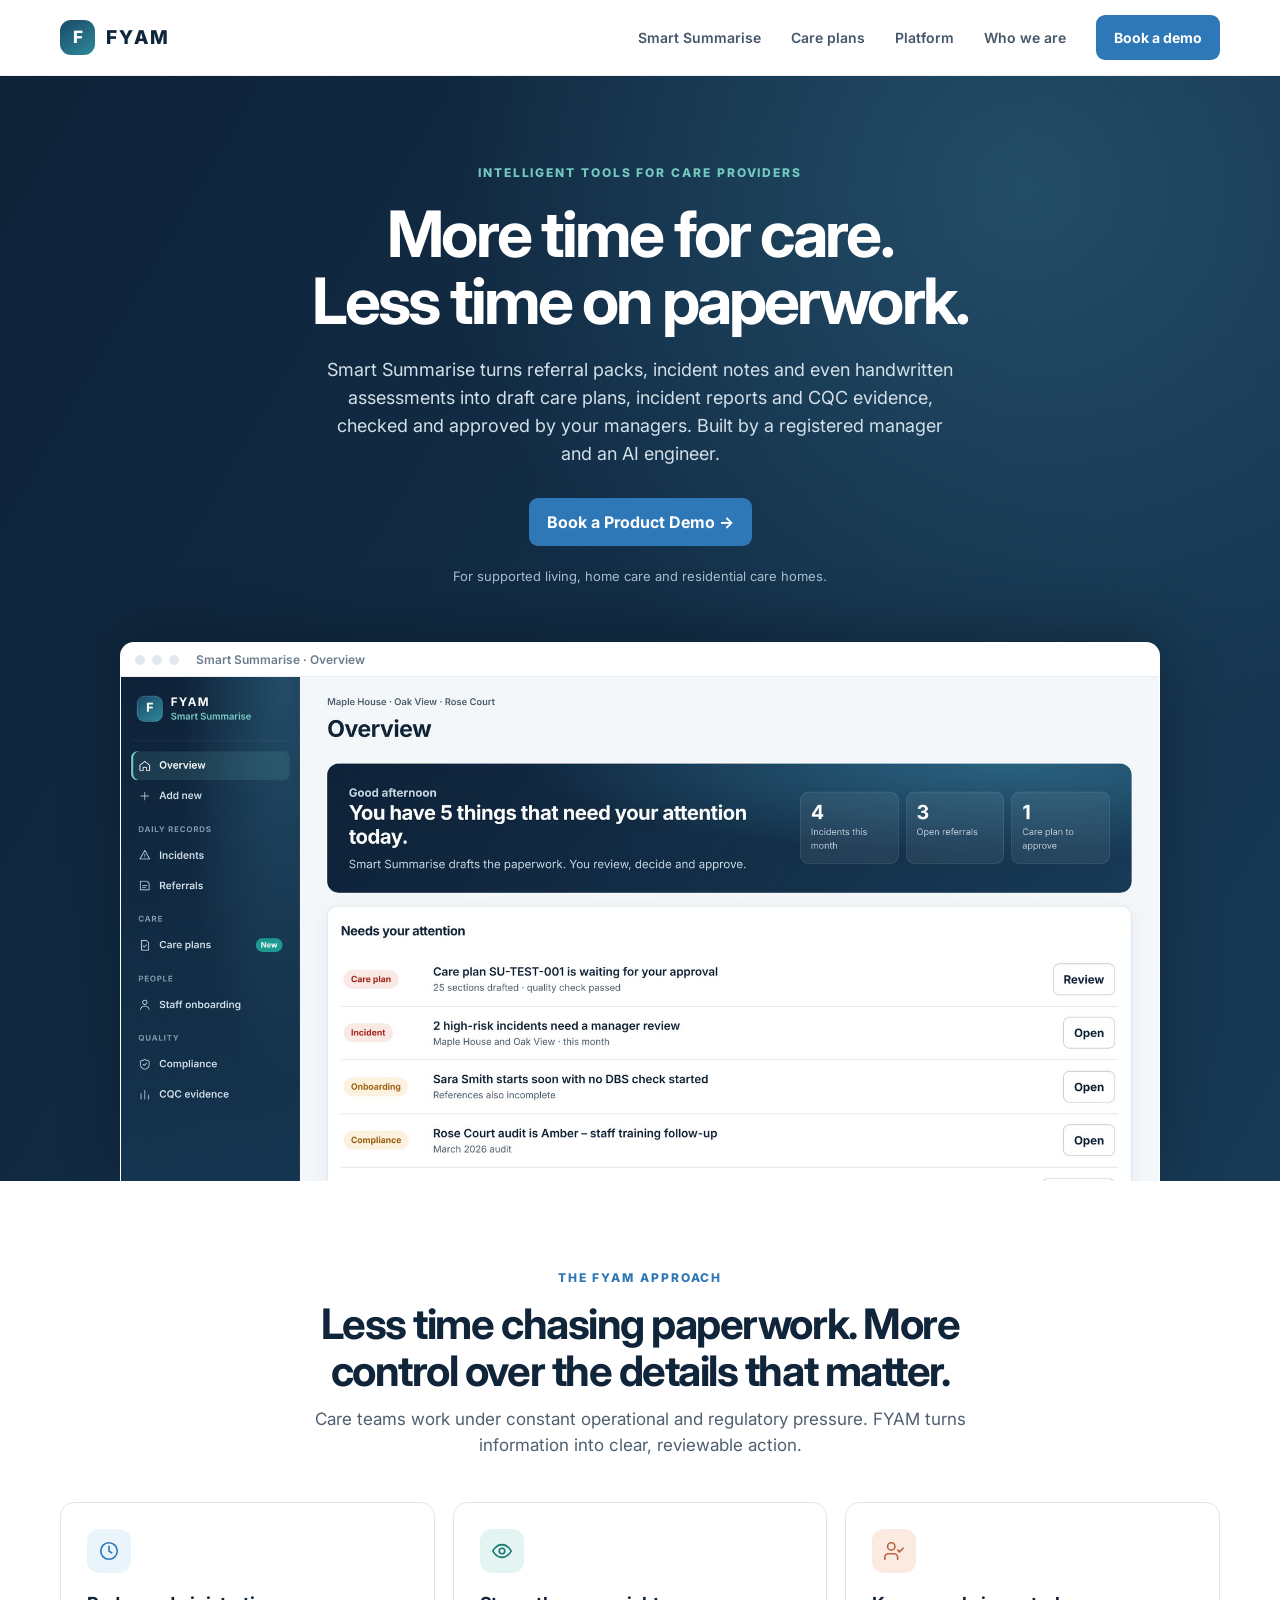
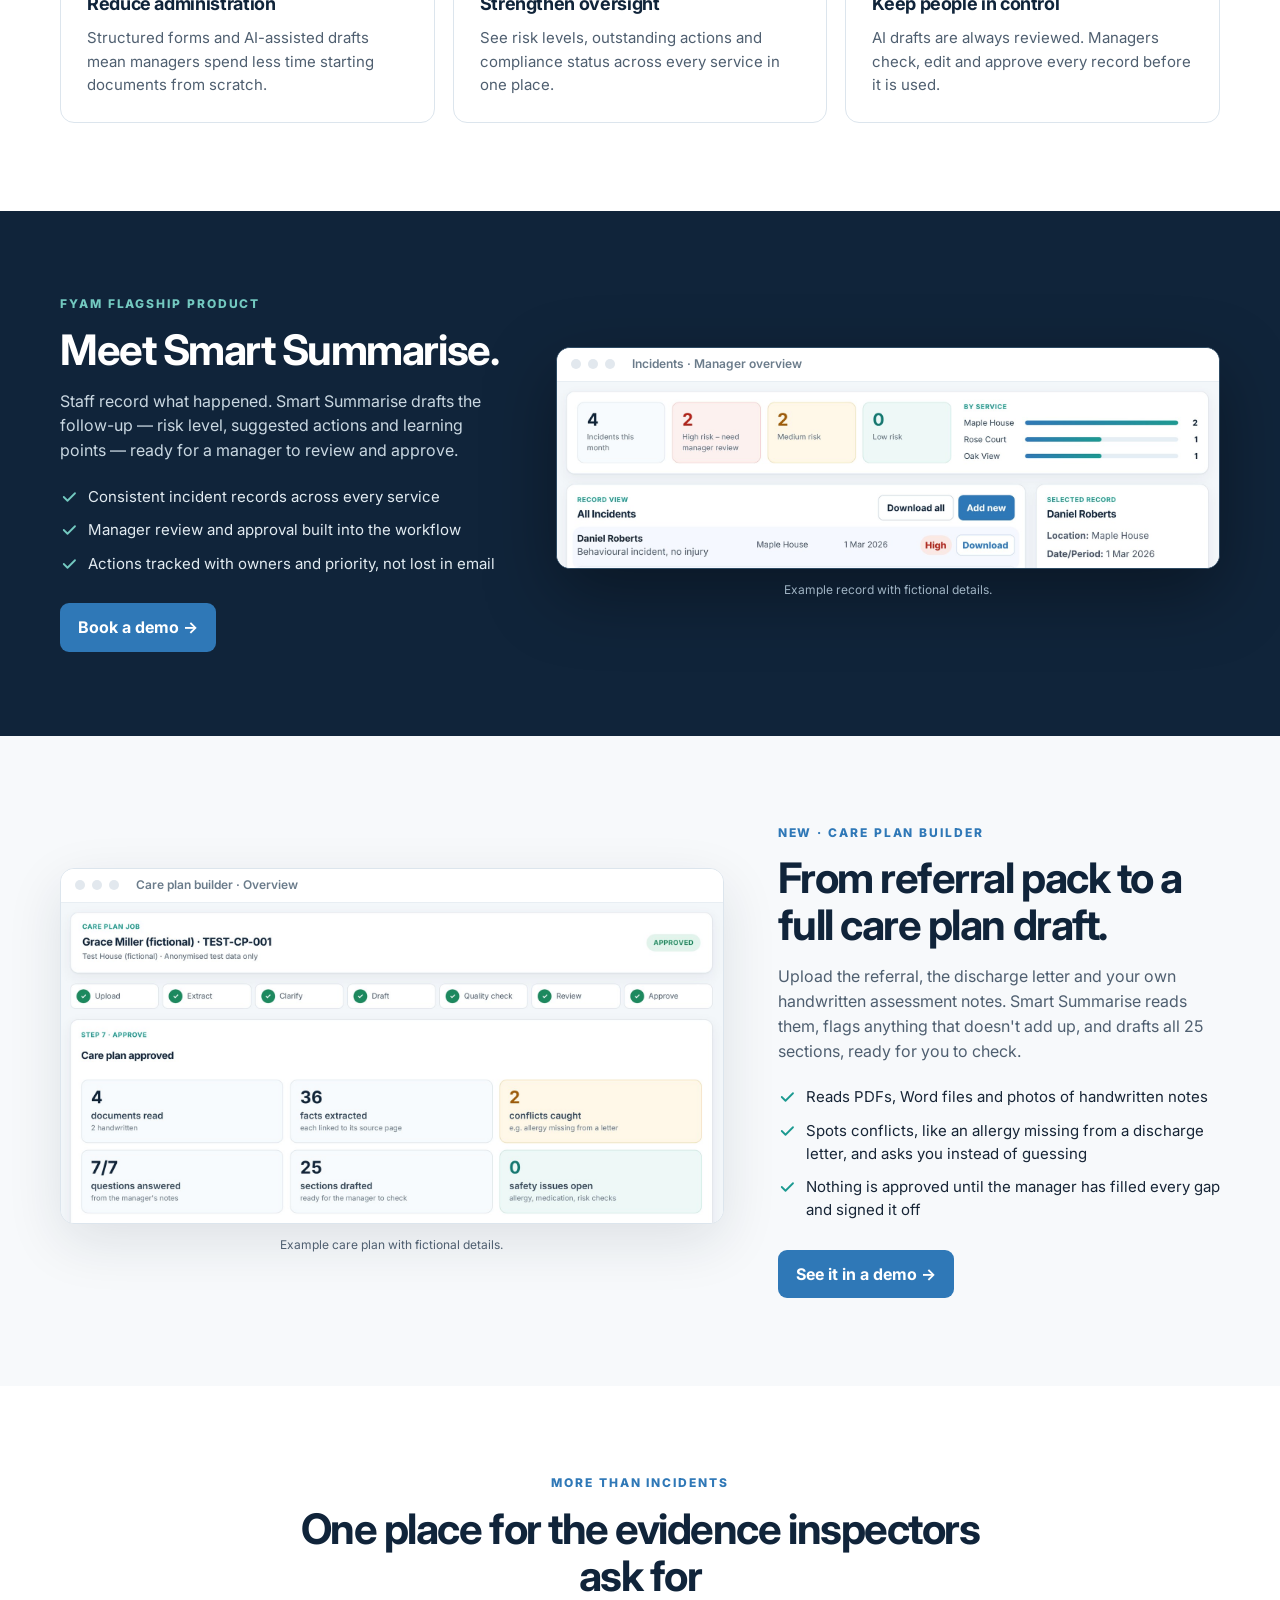
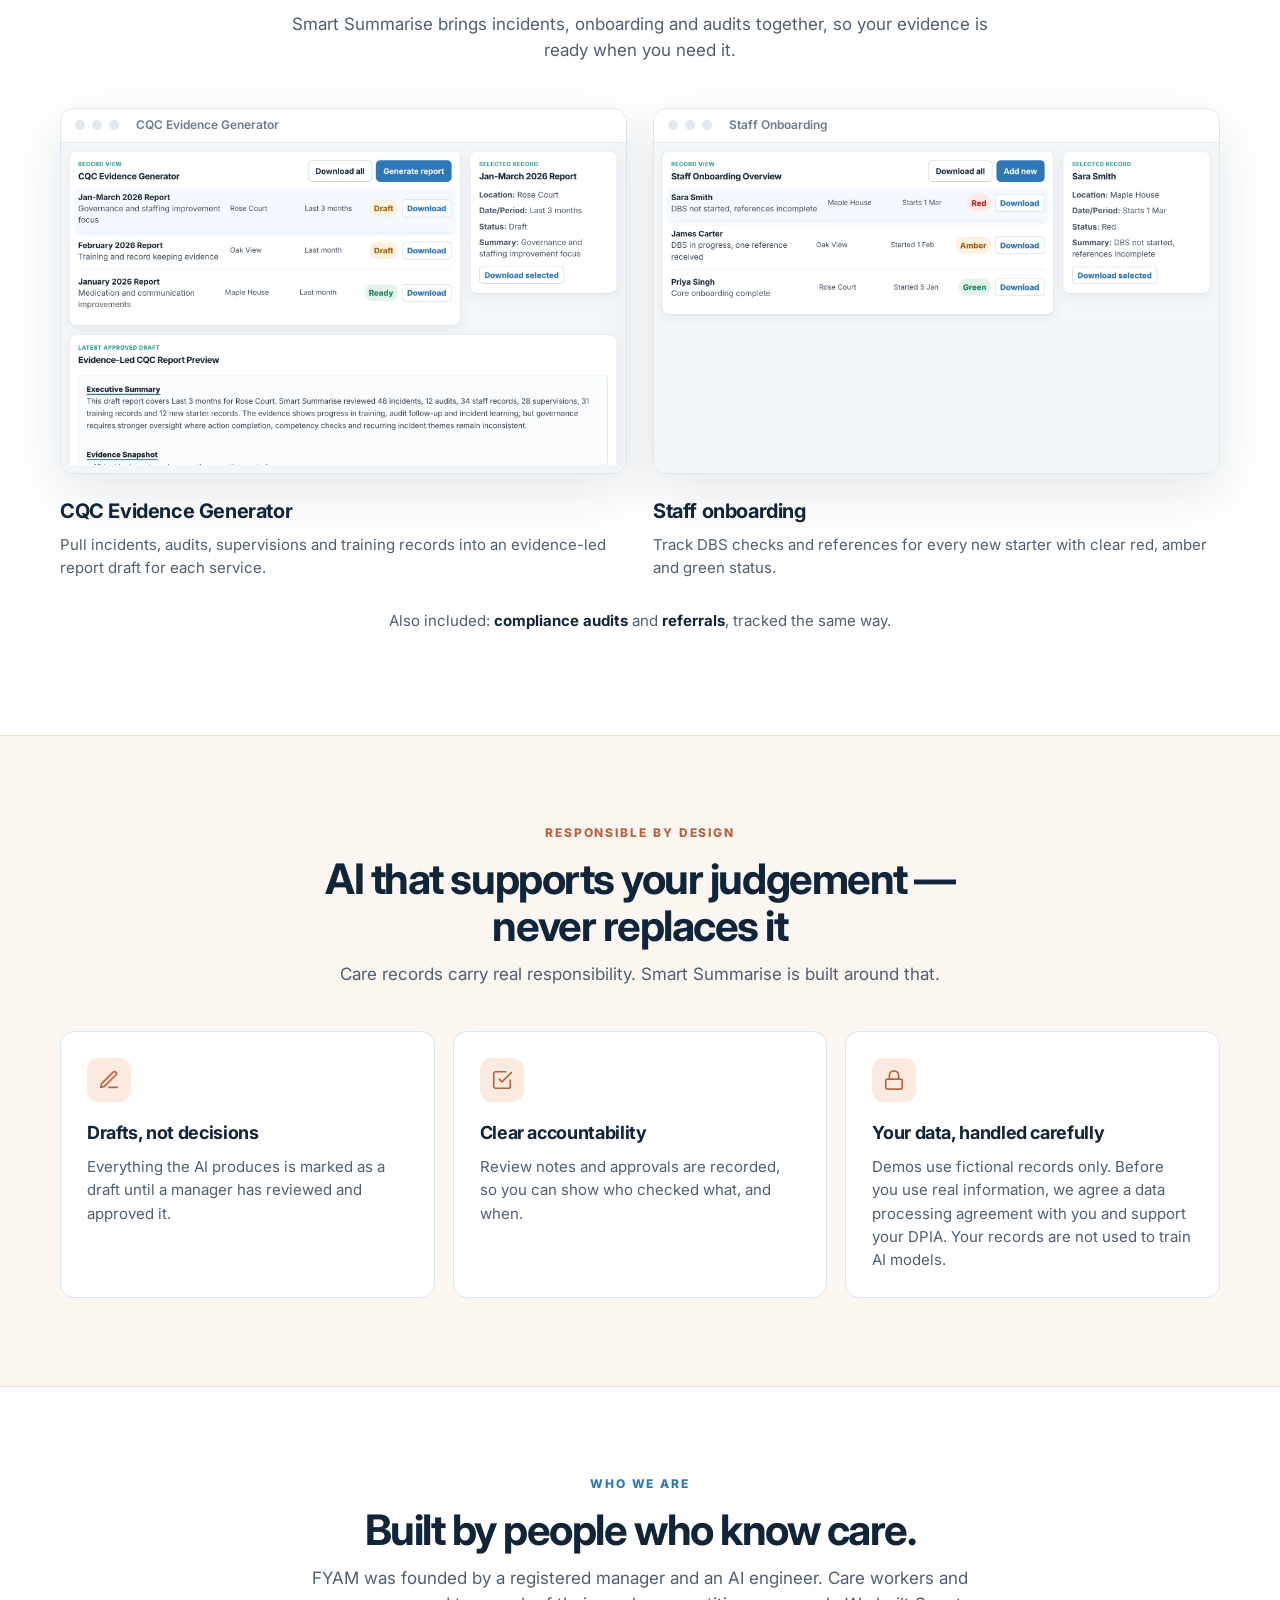
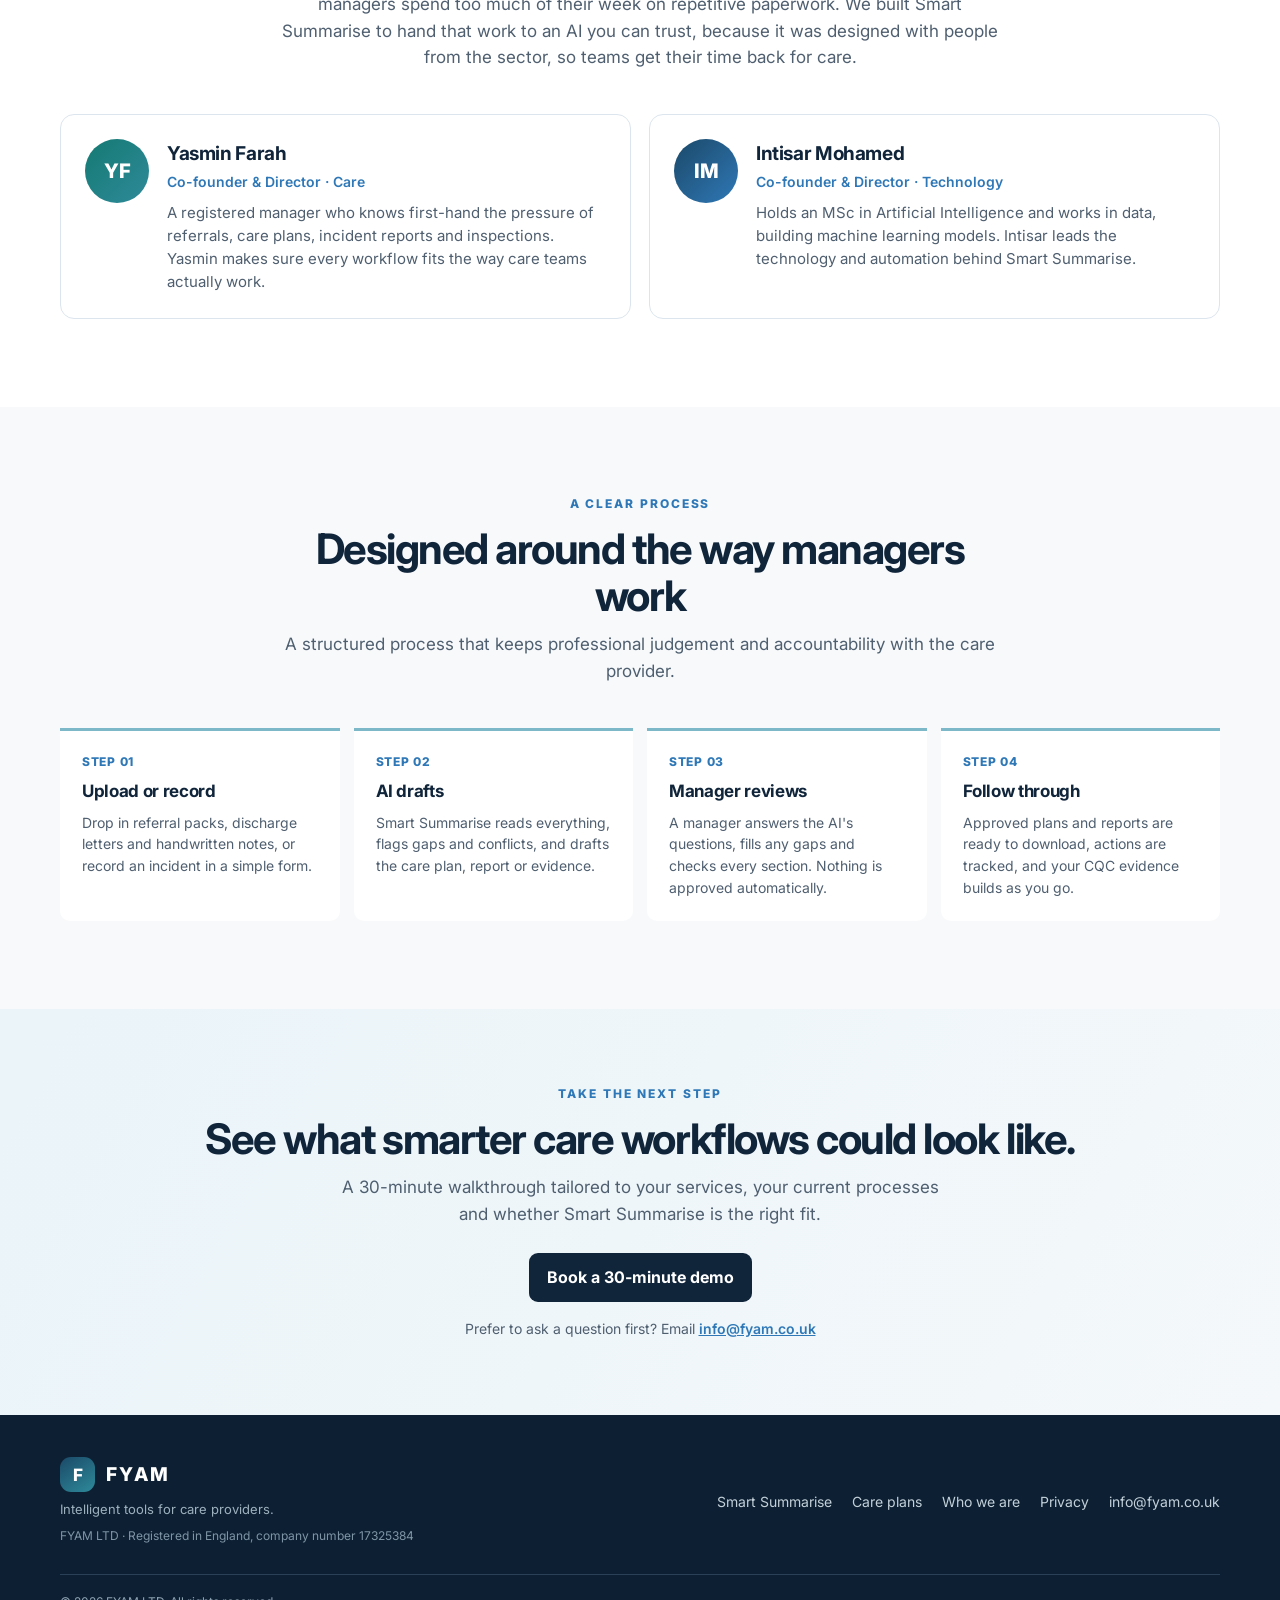
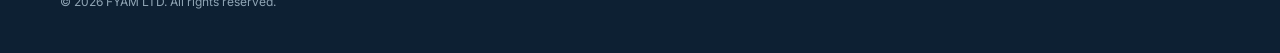
==== commit 86d74a12: "Website: remove status box and registered office address Co-Authored-By: Claude Opus 5.5 <noreply@an" ====
--- a/index.html
+++ b/index.html
@@ -570,18 +570,6 @@
                         </div>
                     </article>
                 </div>
-
-                <div class="trust-box">
-                    <h3>Where we are today, honestly</h3>
-                    <ul>
-                        <li>Smart Summarise is at pilot stage. Our demos use fictional records only.</li>
-                        <li>Before any provider uses it with real information, we sign a data processing agreement with you and support your data protection impact assessment (DPIA).</li>
-                        <li>We use AI services under business terms that do not use your data to train their models.</li>
-                        <li>We will tell you exactly where your data is stored and processed, and by whom, before you share anything.</li>
-                        <li>Nothing is approved automatically. Every approval is recorded against a named manager.</li>
-                    </ul>
-                    <p>Questions? Email <a href="mailto:info@fyam.co.uk">info@fyam.co.uk</a> or read our <a href="privacy.html">privacy policy</a>.</p>
-                </div>
             </div>
         </section>
 
@@ -645,7 +633,7 @@
                     FYAM
                 </a>
                 <p>Intelligent tools for care providers.</p>
-                <p class="company">FYAM LTD · Registered in England, company number 17325384<br>Registered office: 27 Whitmore Road, Birmingham, B10 0NR</p>
+                <p class="company">FYAM LTD · Registered in England, company number 17325384</p>
             </div>
 
             <div class="footer-links">
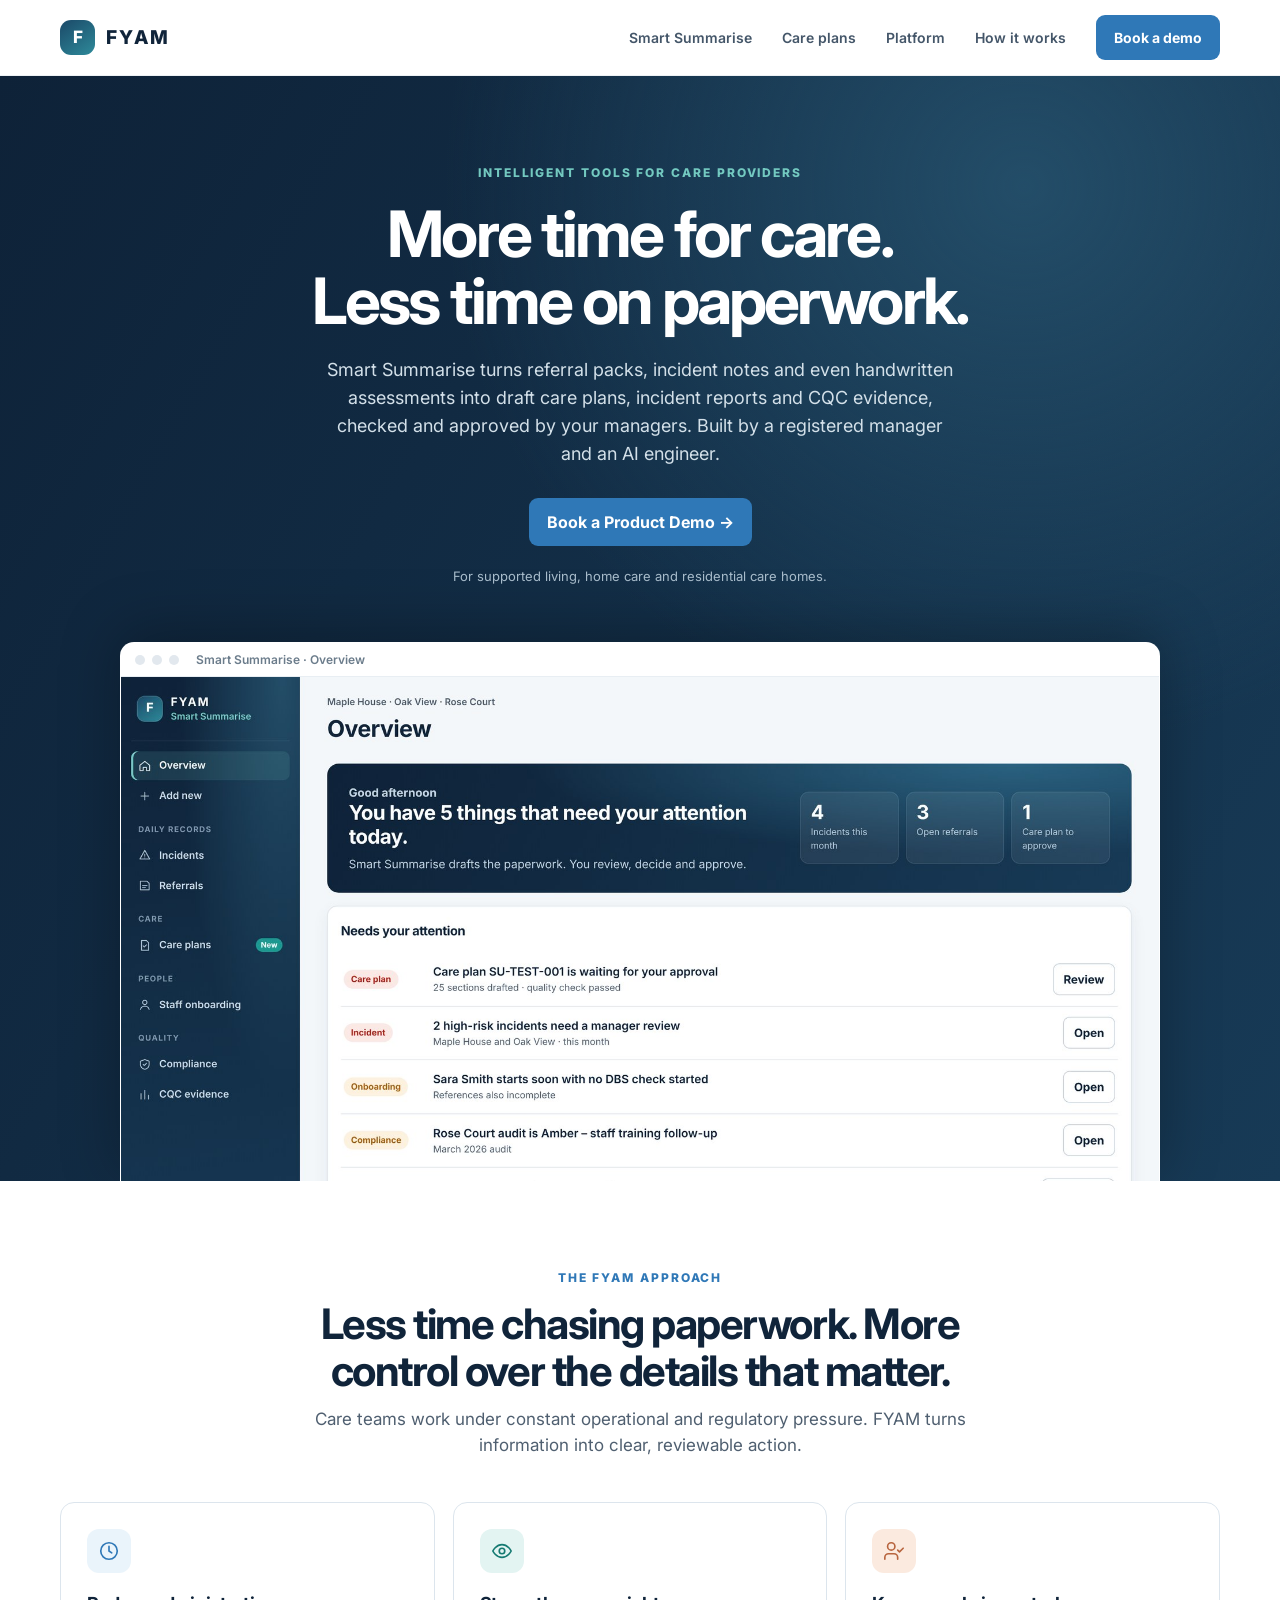
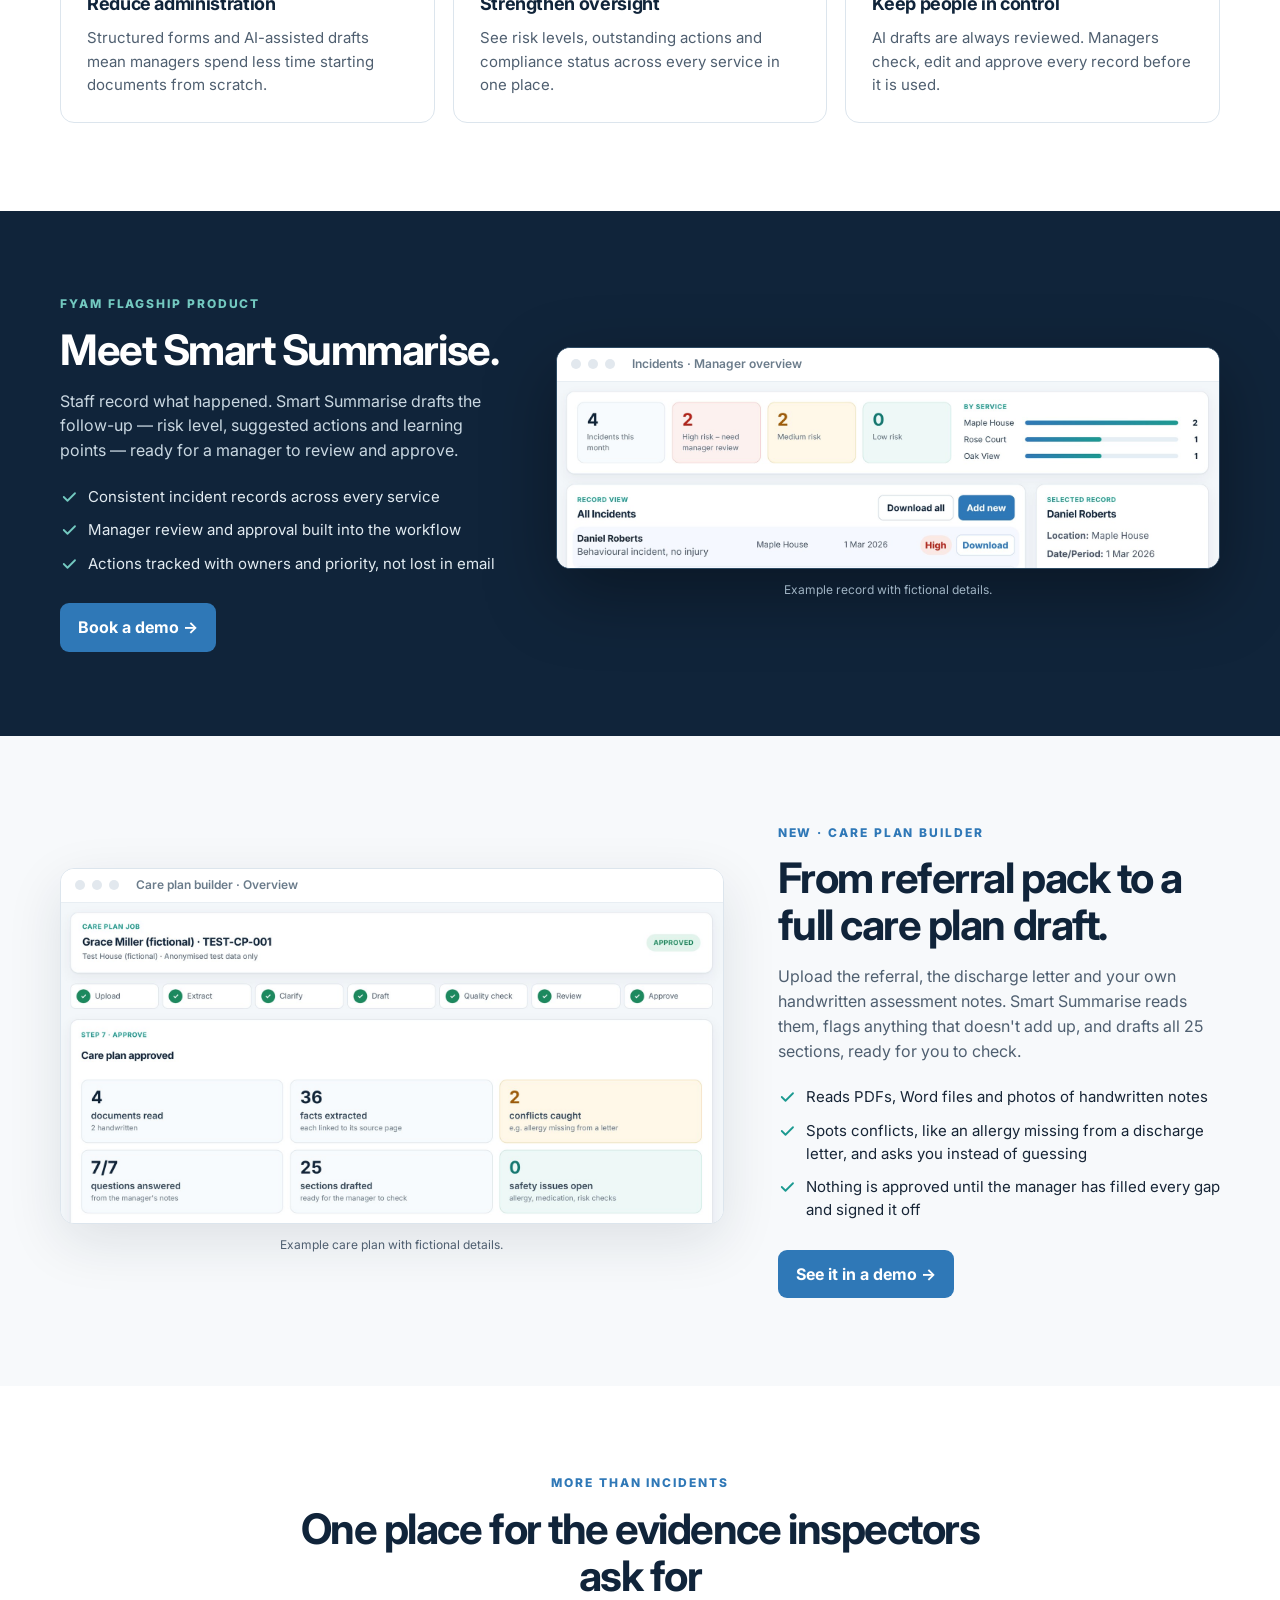
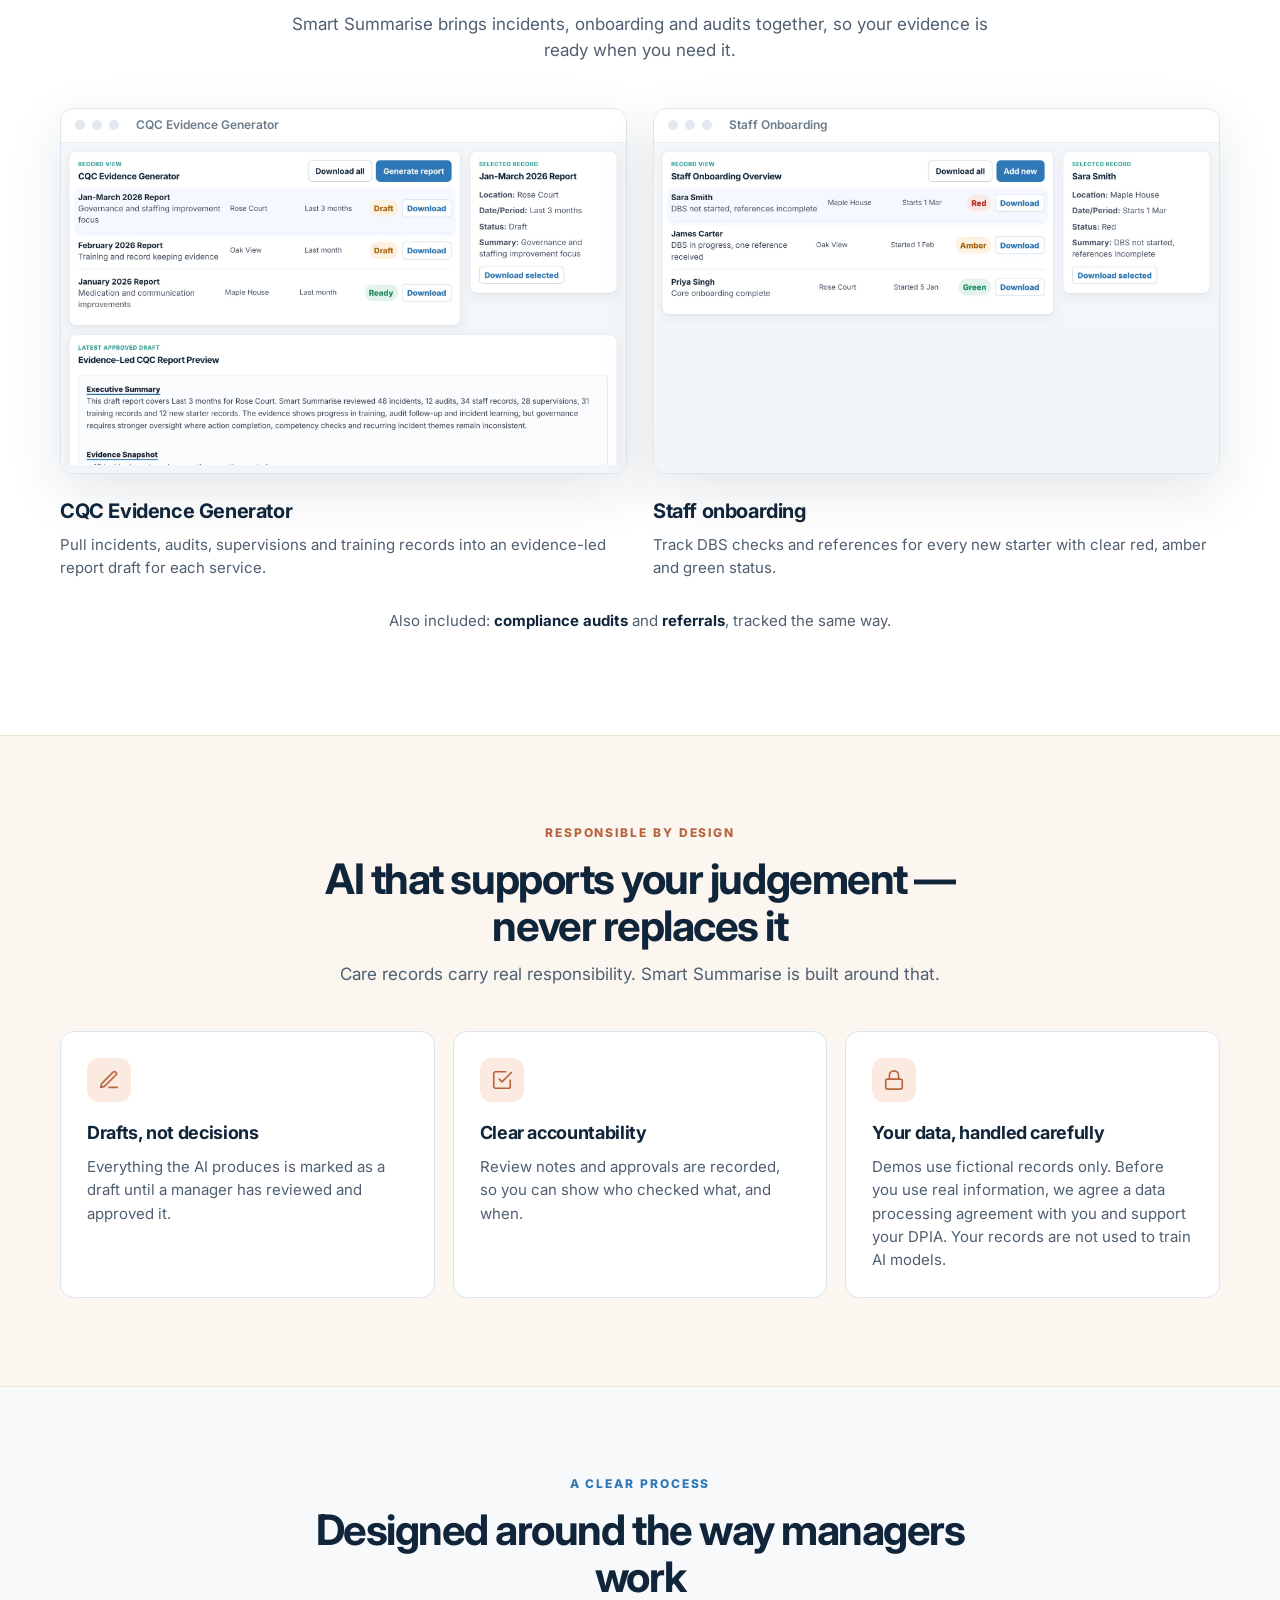
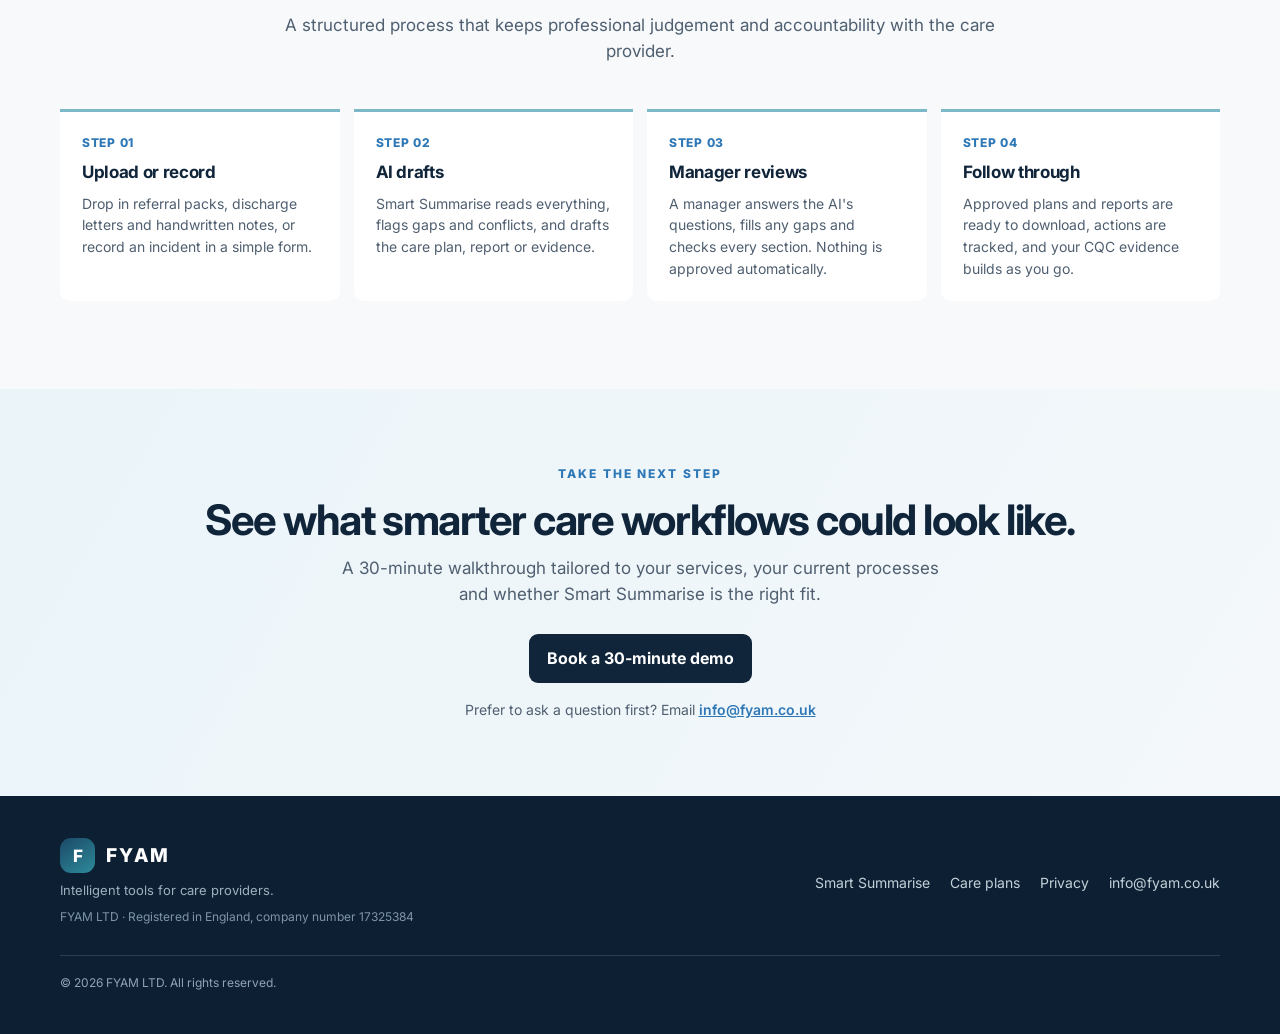
==== commit 52351453: "Website: remove Who we are section for now Co-Authored-By: Claude Opus 5.5 <noreply@anthropic.com> C" ====
--- a/index.html
+++ b/index.html
@@ -319,7 +319,7 @@
                 <a href="#product">Smart Summarise</a>
                 <a href="#care-plans">Care plans</a>
                 <a href="#platform">Platform</a>
-                <a href="#about">Who we are</a>
+                <a href="#how">How it works</a>
                 <a class="btn" href="https://calendly.com/fyamintisar/30min" target="_blank" rel="noopener noreferrer">Book a demo</a>
             </nav>
         </div>
@@ -533,41 +533,6 @@
                         </div>
                         <h3>Your data, handled carefully</h3>
                         <p>Demos use fictional records only. Before you use real information, we agree a data processing agreement with you and support your DPIA. Your records are not used to train AI models.</p>
-                    </article>
-                </div>
-            </div>
-        </section>
-
-        <!-- WHO WE ARE -->
-        <section class="section" id="about">
-            <div class="wrap">
-                <div class="section-head">
-                    <div class="kicker">Who we are</div>
-                    <h2>Built by people who know care.</h2>
-                    <p>
-                        FYAM was founded by a registered manager and an AI engineer. Care workers and
-                        managers spend too much of their week on repetitive paperwork. We built Smart
-                        Summarise to hand that work to an AI you can trust, because it was designed
-                        with people from the sector, so teams get their time back for care.
-                    </p>
-                </div>
-
-                <div class="people">
-                    <article class="person">
-                        <div class="avatar teal">YF</div>
-                        <div>
-                            <h3>Yasmin Farah</h3>
-                            <div class="role">Co-founder &amp; Director · Care</div>
-                            <p>A registered manager who knows first-hand the pressure of referrals, care plans, incident reports and inspections. Yasmin makes sure every workflow fits the way care teams actually work.</p>
-                        </div>
-                    </article>
-                    <article class="person">
-                        <div class="avatar">IM</div>
-                        <div>
-                            <h3>Intisar Mohamed</h3>
-                            <div class="role">Co-founder &amp; Director · Technology</div>
-                            <p>Holds an MSc in Artificial Intelligence and works in data, building machine learning models. Intisar leads the technology and automation behind Smart Summarise.</p>
-                        </div>
                     </article>
                 </div>
             </div>
@@ -639,7 +604,6 @@
             <div class="footer-links">
                 <a href="#product">Smart Summarise</a>
                 <a href="#care-plans">Care plans</a>
-                <a href="#about">Who we are</a>
                 <a href="privacy.html">Privacy</a>
                 <a href="mailto:info@fyam.co.uk">info@fyam.co.uk</a>
             </div>
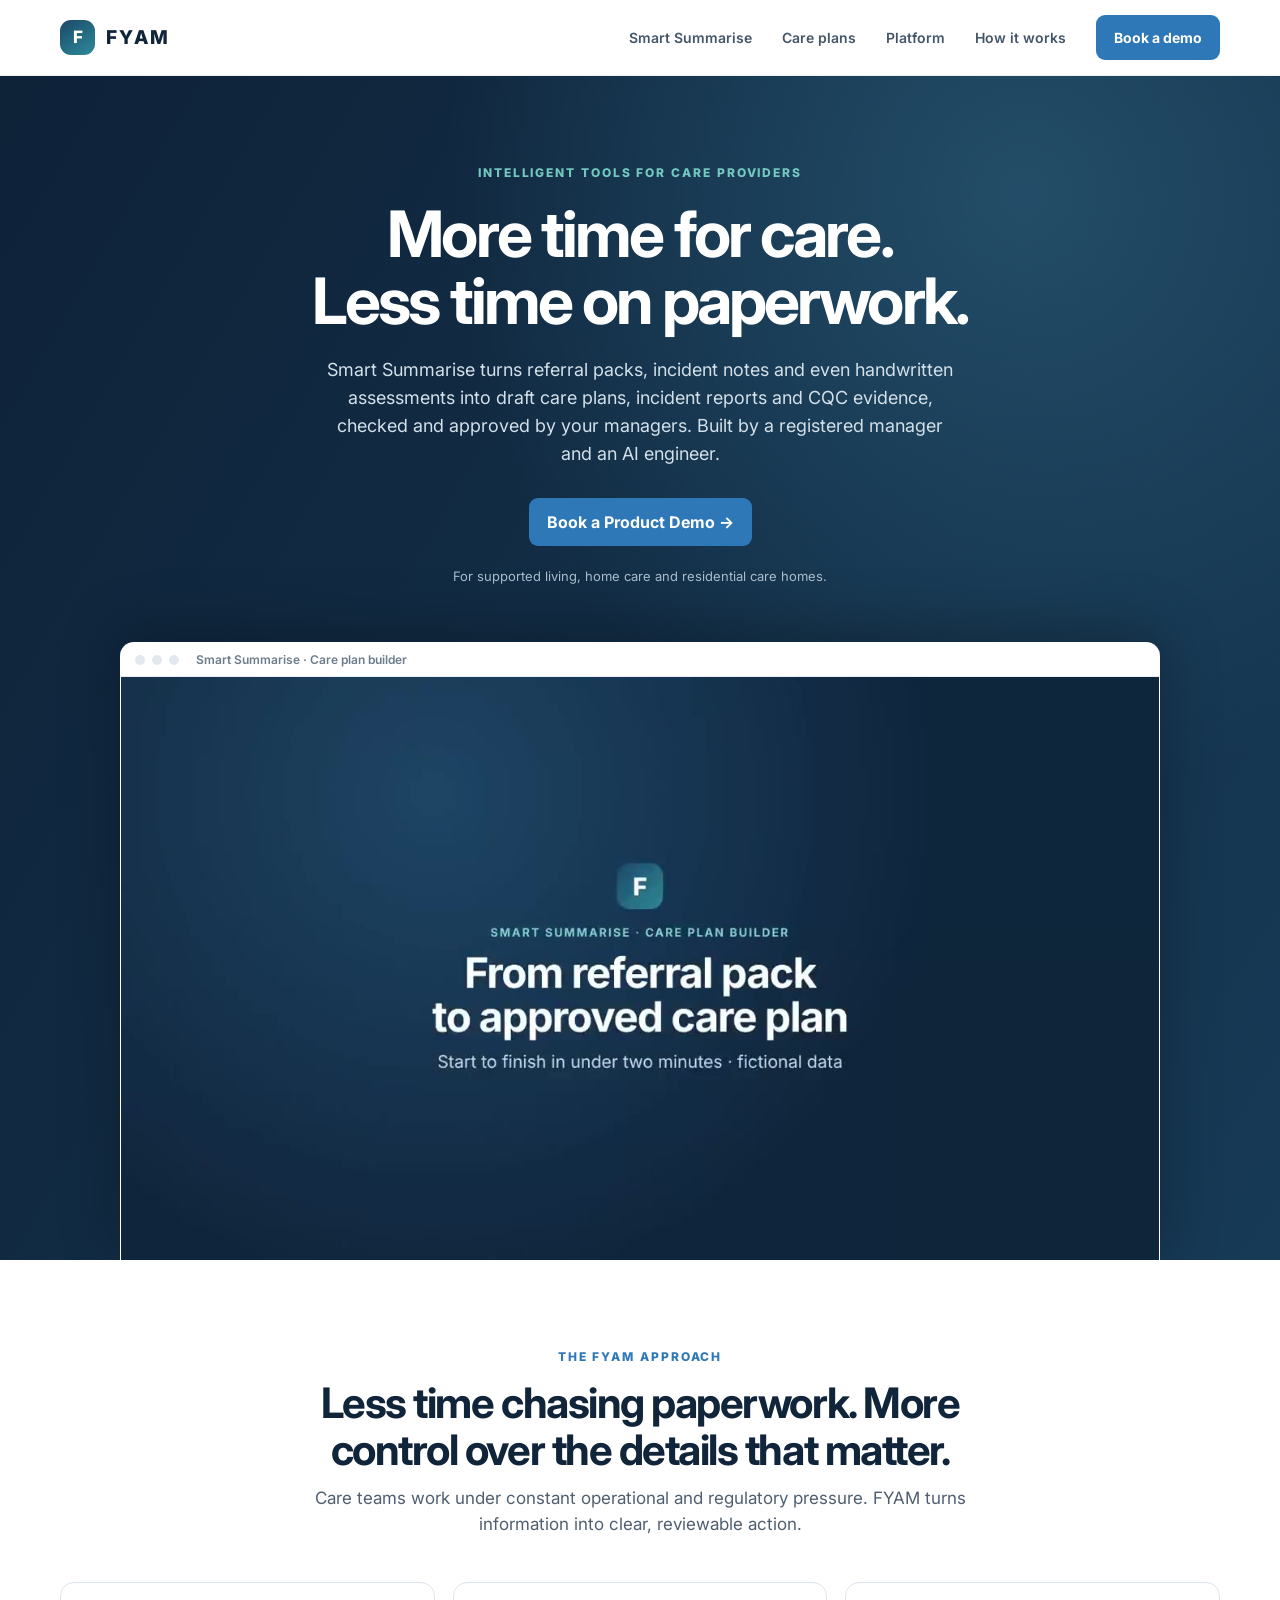
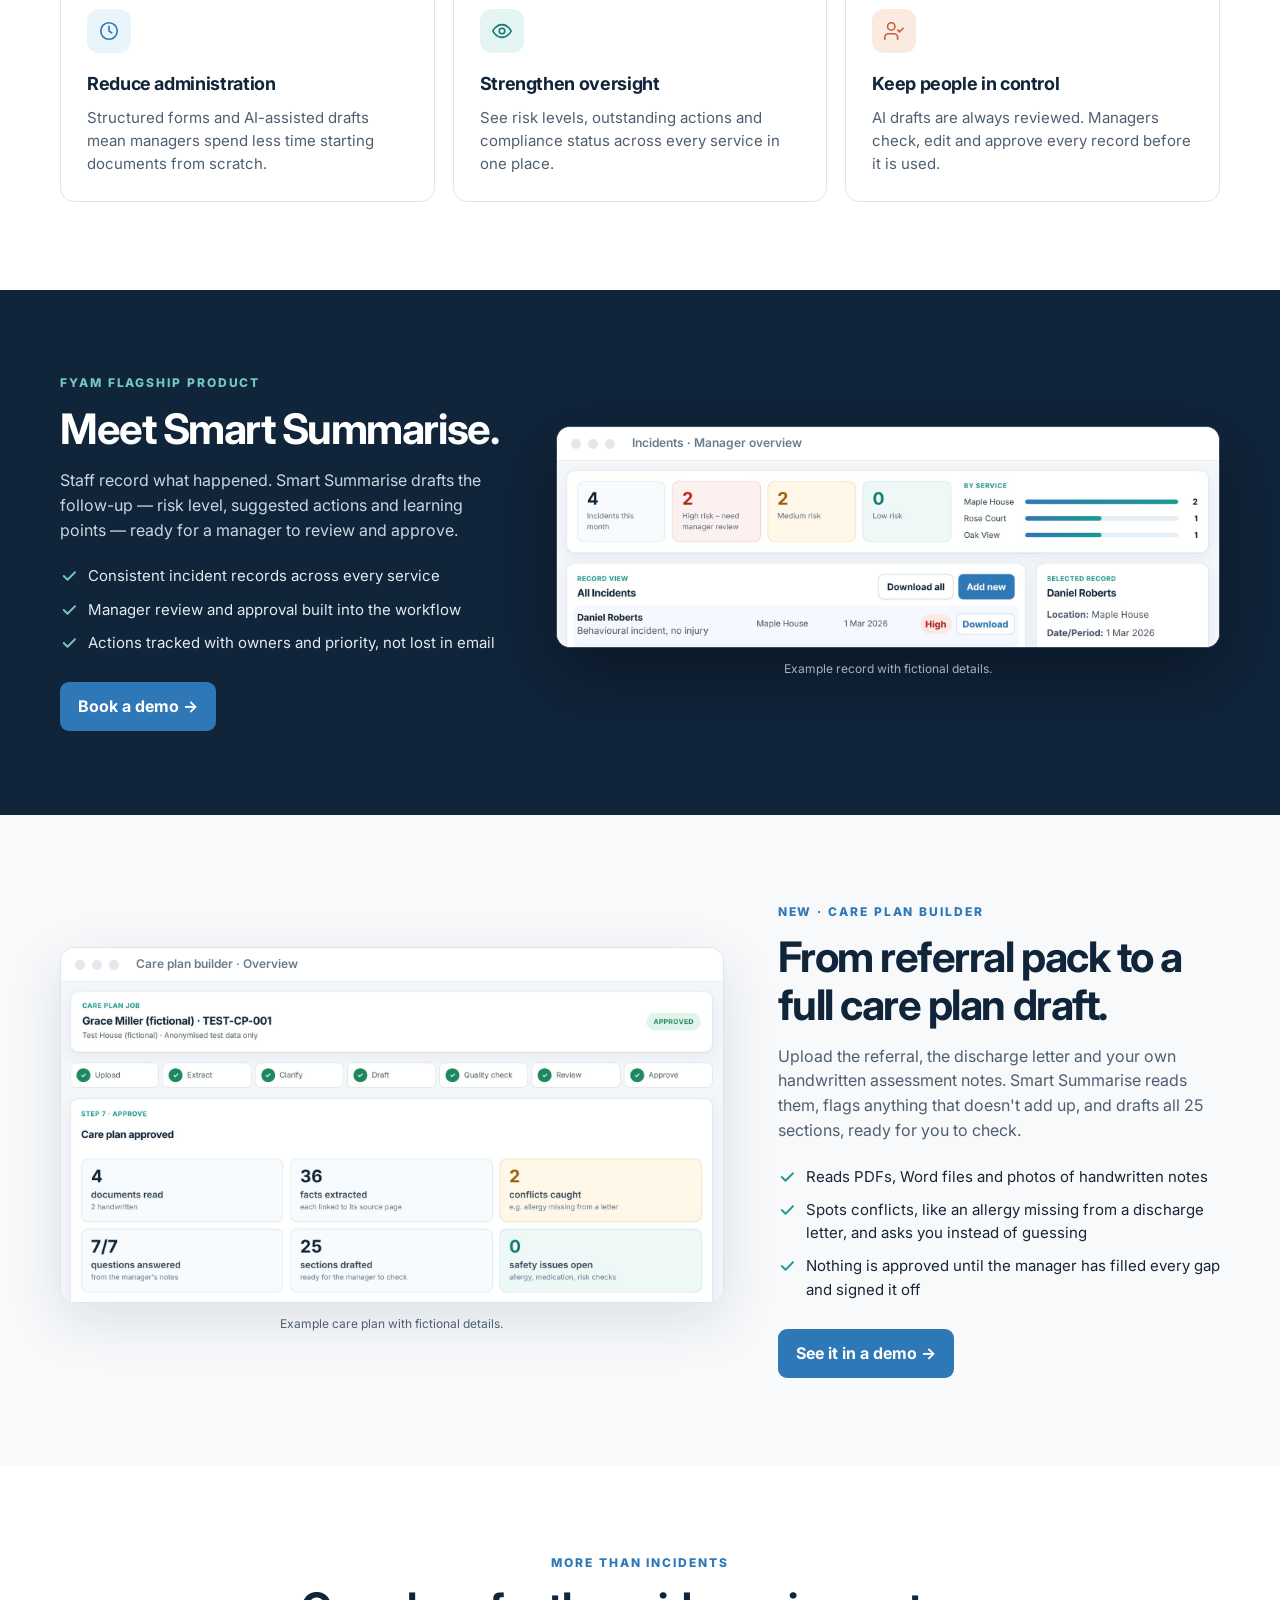
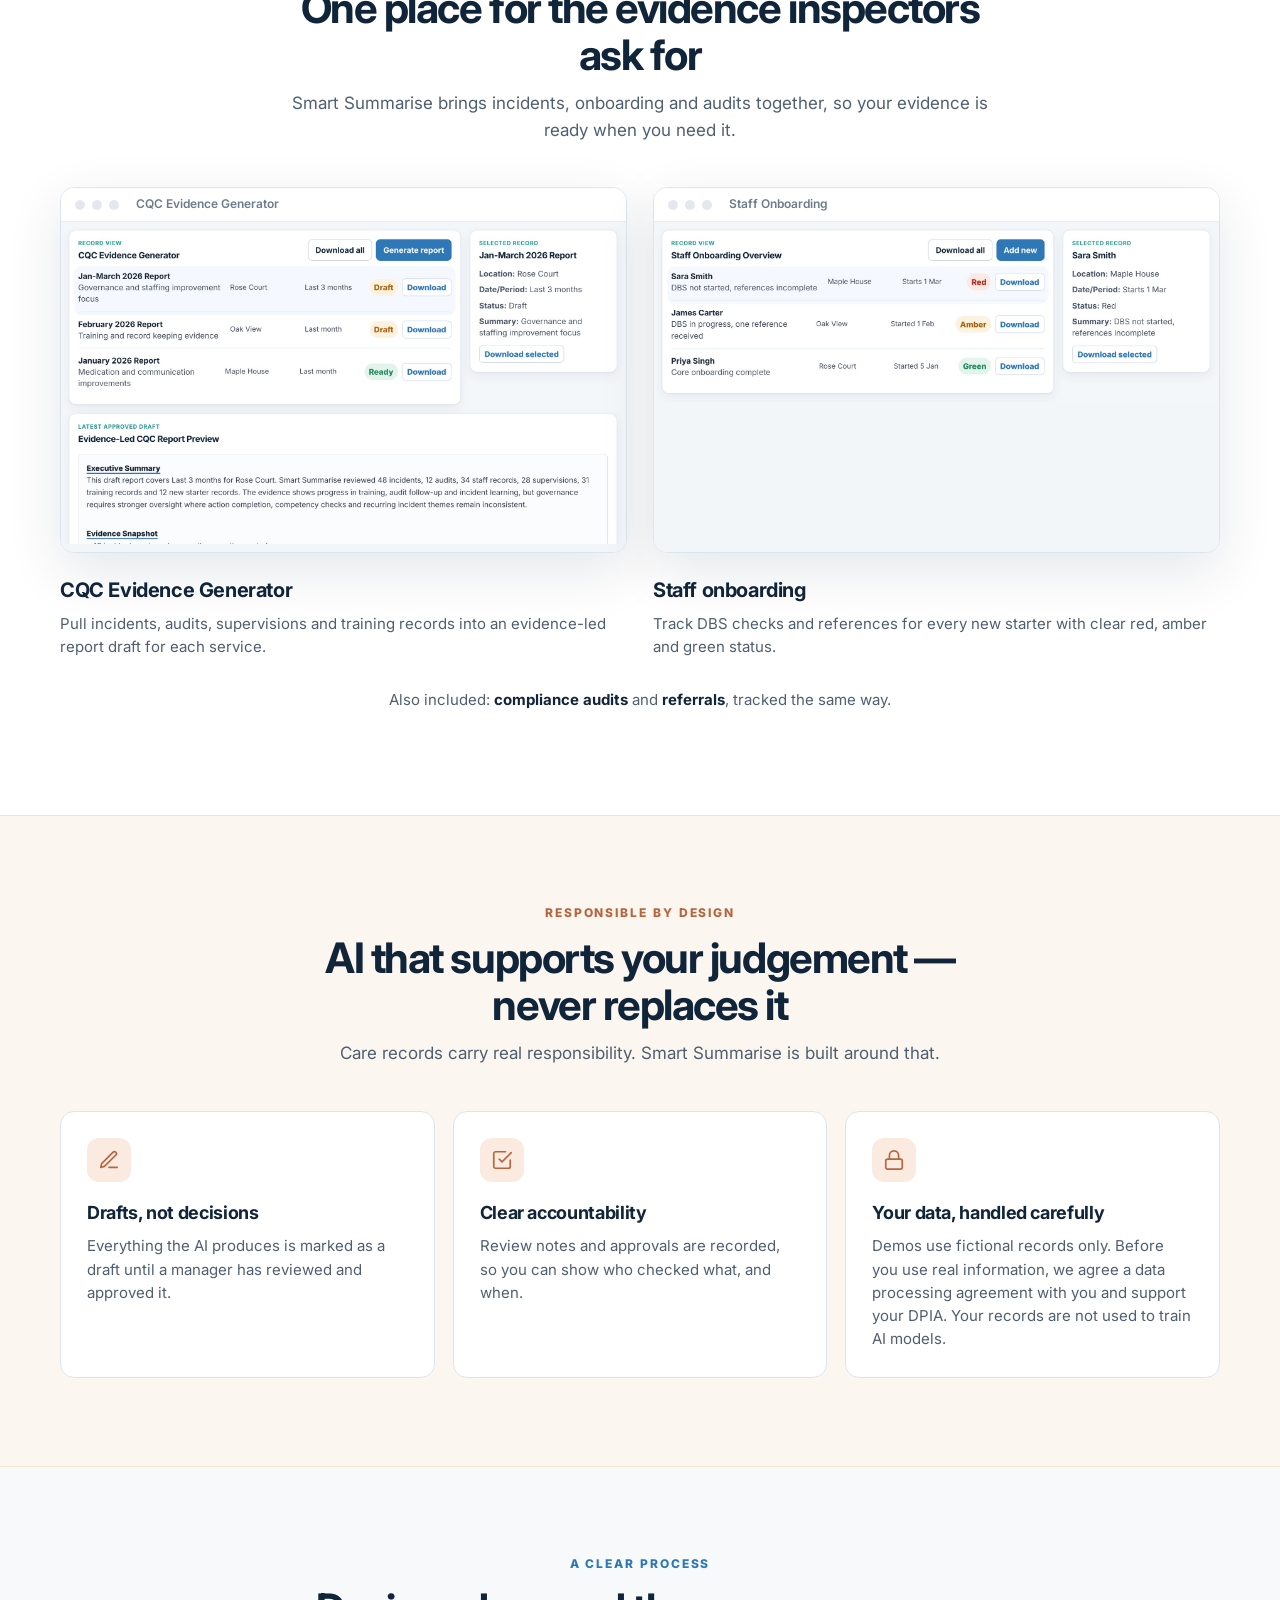
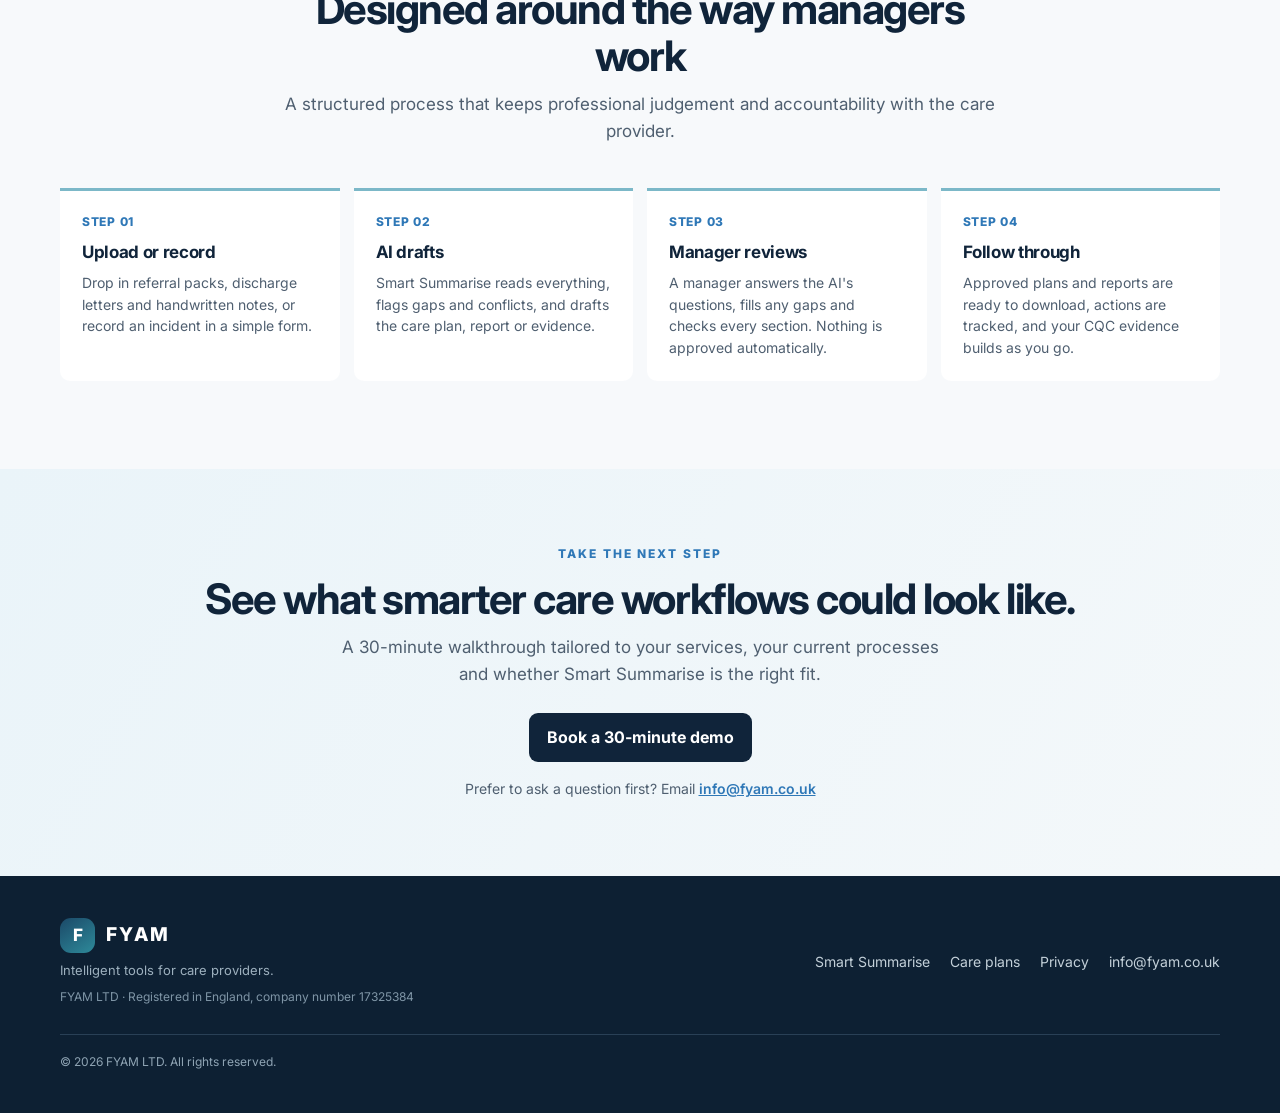
==== commit 94814991: "Website: captioned care plan builder demo video in the hero Co-Authored-By: Claude Opus 5.5 <noreply" ====
--- a/index.html
+++ b/index.html
@@ -173,6 +173,7 @@
             box-shadow: var(--shadow);
             overflow: hidden;
         }
+        .hero-video { display: block; width: 100%; height: auto; aspect-ratio: 16 / 9; background: #10243a; }
         .hero-shot .frame {
             border-radius: 14px 14px 0 0;
             border: 1px solid rgba(255,255,255,.25);
@@ -351,9 +352,10 @@
 
                 <div class="hero-shot">
                     <div class="frame">
-                        <div class="frame-bar"><i></i><i></i><i></i><span>Smart Summarise · Overview</span></div>
-                        <img src="assets/dashboard.jpg?v=2" width="1800" height="875"
-                             alt="Smart Summarise overview: what needs the manager's attention today across care plans, incidents, onboarding and compliance">
+                        <div class="frame-bar"><i></i><i></i><i></i><span>Smart Summarise · Care plan builder</span></div>
+                        <video class="hero-video" src="assets/careplan-demo.mp4" poster="assets/careplan-demo-poster.jpg"
+                               width="1280" height="720" autoplay muted loop playsinline preload="metadata"
+                               aria-label="Demo video: a referral pack with typed letters and handwritten notes is uploaded; Smart Summarise extracts the facts, flags an allergy conflict, answers questions from the manager's handwritten notes, drafts all 25 care plan sections, runs a safety check, and the manager fills the gaps and approves the plan. Fictional data."></video>
                     </div>
                 </div>
             </div>
@@ -616,6 +618,10 @@
 
     <script>
         document.getElementById('year').textContent = new Date().getFullYear();
+        // Respect reduced-motion settings: don't autoplay the hero video.
+        if (window.matchMedia && matchMedia('(prefers-reduced-motion: reduce)').matches) {
+            const v = document.querySelector('.hero-video'); if (v) { v.removeAttribute('autoplay'); v.pause(); v.controls = true; }
+        }
     </script>
 
 </body>
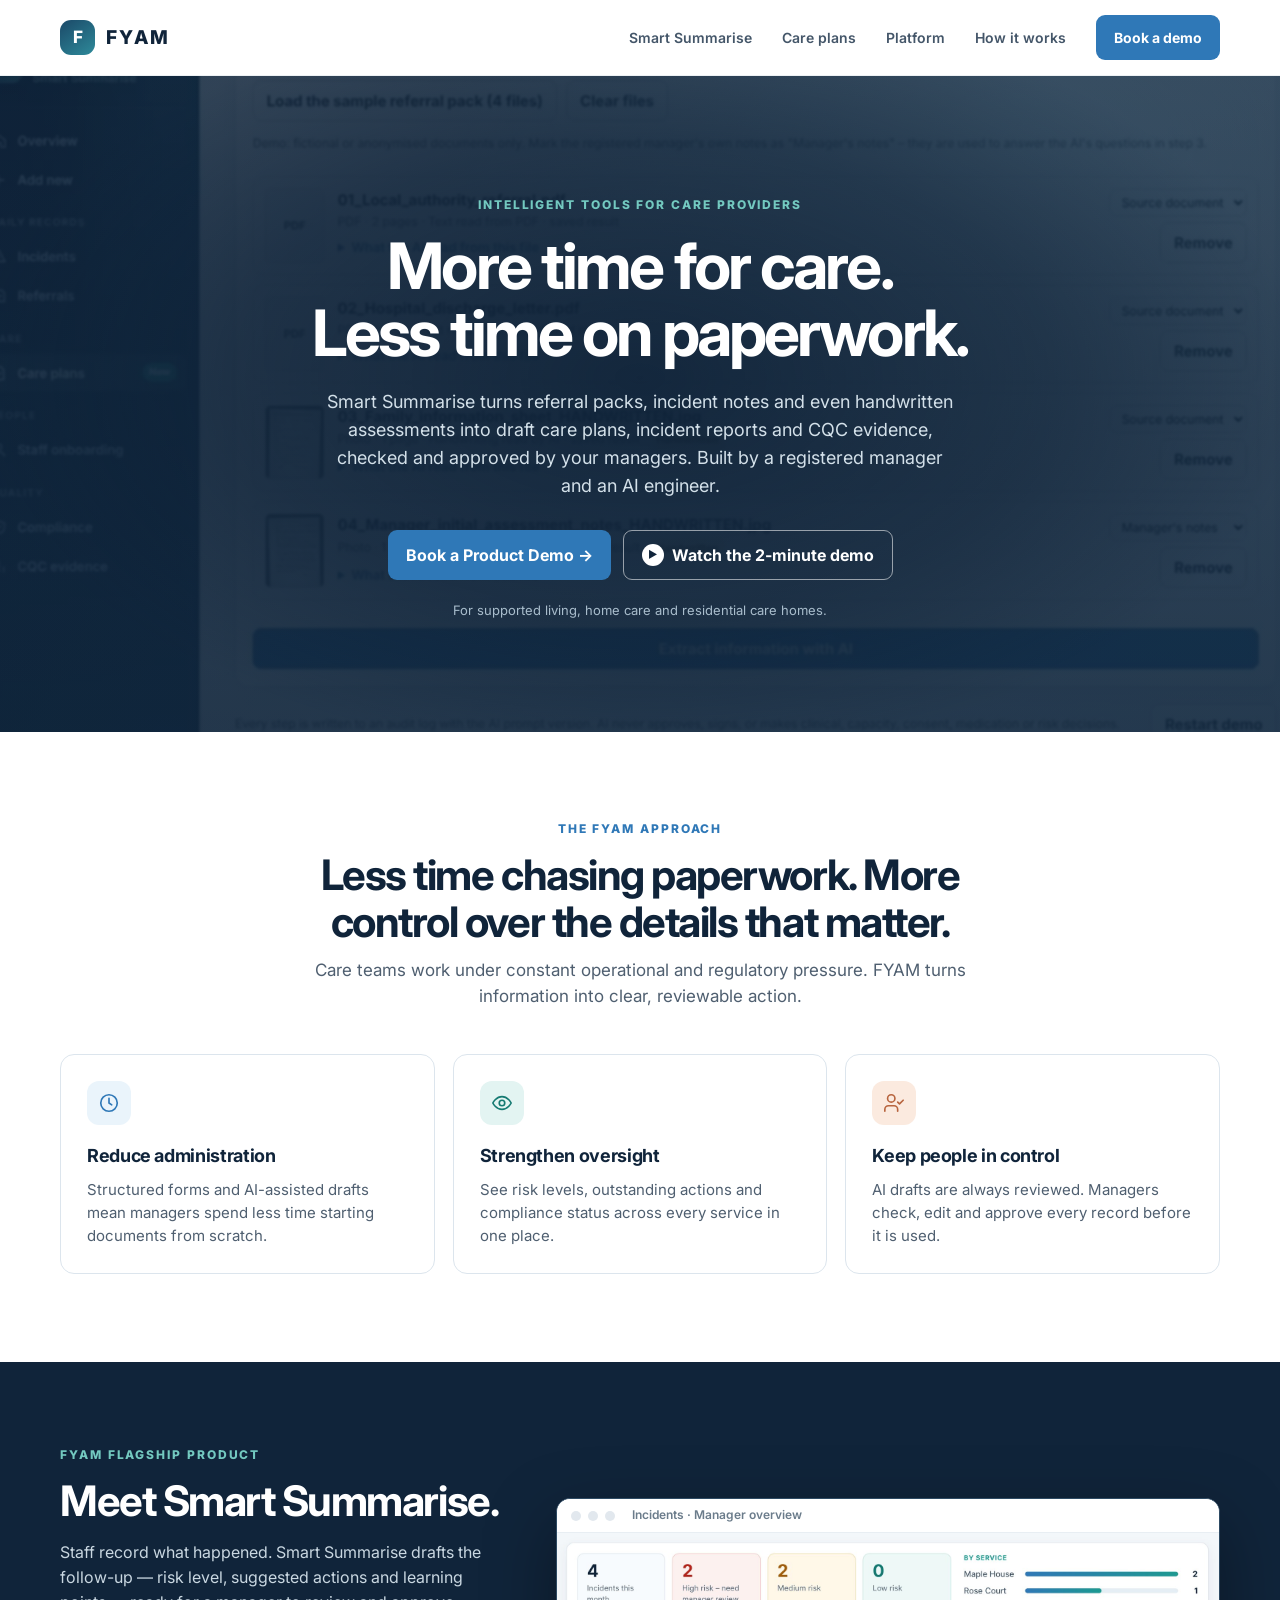
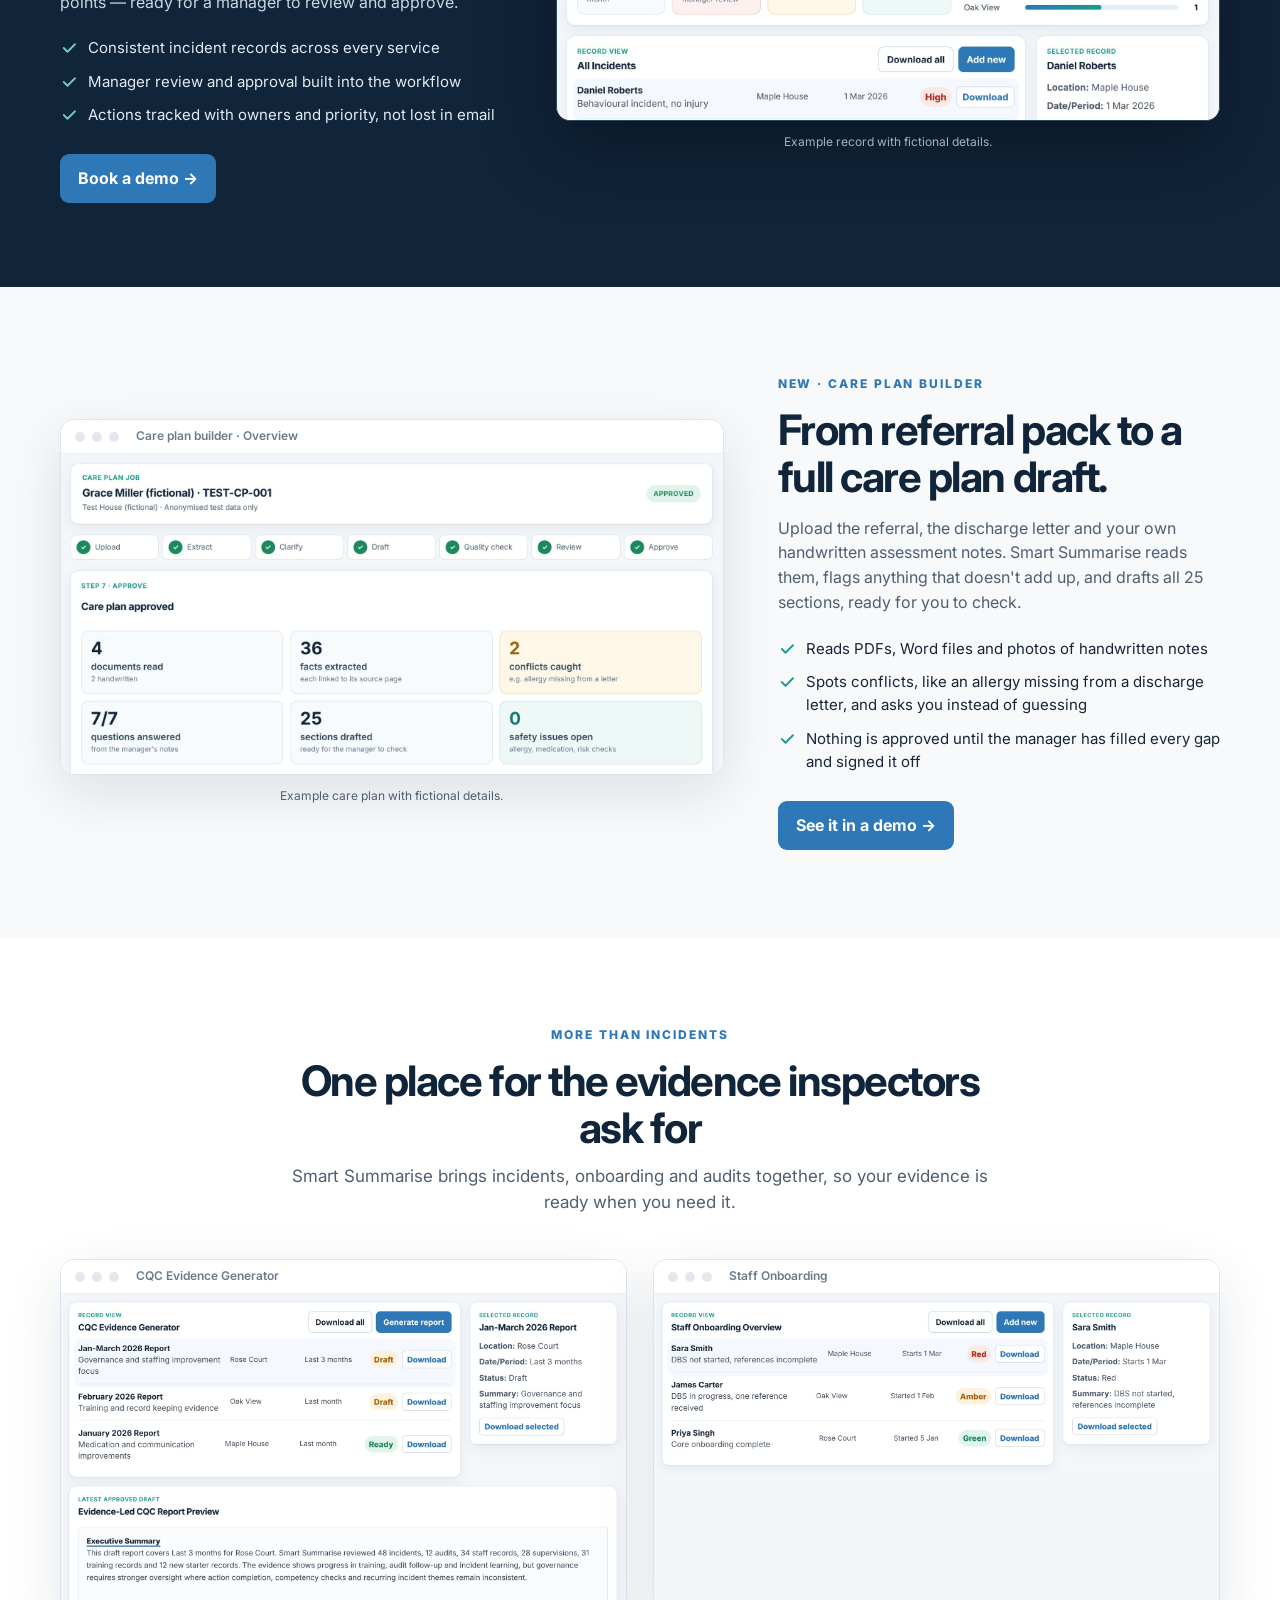
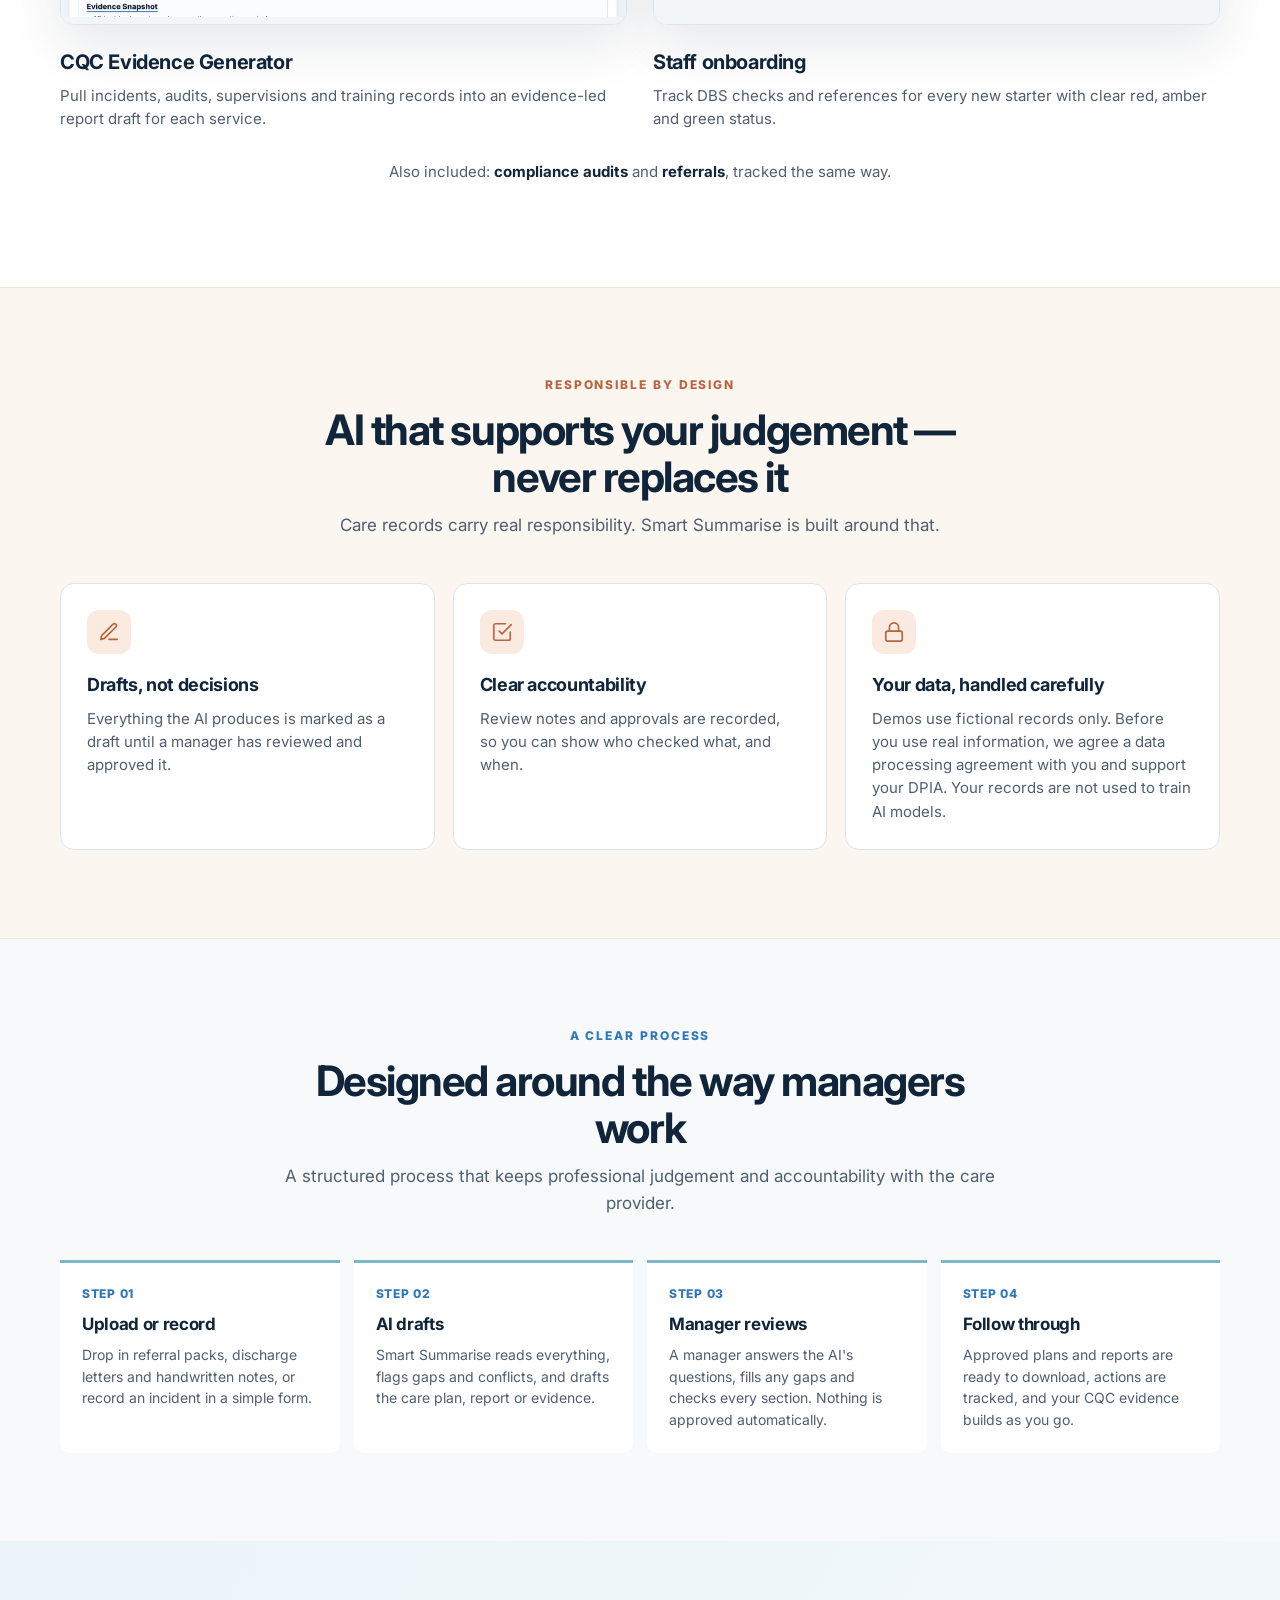
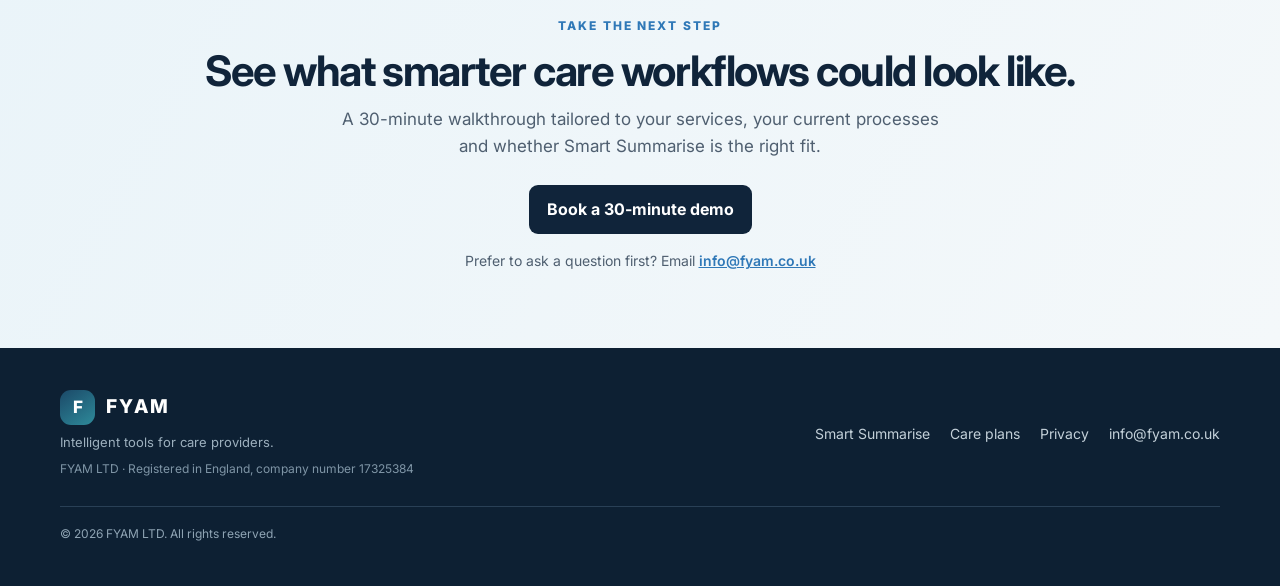
==== commit 6584d9e4: "Website: faint product loop behind the hero, captioned walkthrough in a pop-up player Co-Authored-By" ====
--- a/index.html
+++ b/index.html
@@ -143,10 +143,25 @@
                 radial-gradient(ellipse at 80% 10%, #234d68 0, transparent 40%),
                 linear-gradient(120deg, #0e2238, #173a56);
             color: #fff;
-            padding: 88px 0 0;
+            padding: 120px 0 112px;
             text-align: center;
             overflow: hidden;
-        }
+            position: relative;
+        }
+        .hero > .wrap { position: relative; z-index: 2; }
+        /* faint product loop behind the headline */
+        .hero-bg { position: absolute; inset: 0; z-index: 0; overflow: hidden; pointer-events: none; }
+        .hero-bg video { width: 100%; height: 100%; object-fit: cover; opacity: .34; filter: blur(1.2px) saturate(.9); transform: scale(1.05); }
+        .hero-bg::after { content: ""; position: absolute; inset: 0;
+            background: radial-gradient(ellipse 52% 58% at 50% 46%, rgba(14,34,56,.9) 0, rgba(14,34,56,.68) 62%, rgba(14,34,56,.42) 100%), linear-gradient(180deg, rgba(14,34,56,.25), rgba(14,34,56,.55)); }
+        .hero-actions { display: flex; gap: 12px; justify-content: center; flex-wrap: wrap; }
+        .btn.ghost { background: transparent; border: 1.5px solid rgba(255,255,255,.55); color: #fff; cursor: pointer; font: inherit; font-weight: 700; }
+        .btn.ghost:hover { background: rgba(255,255,255,.08); }
+        .play { display: inline-grid; place-items: center; width: 22px; height: 22px; border-radius: 50%; background: #fff; color: var(--navy); font-size: 10px; margin-right: 8px; vertical-align: -5px; }
+        .video-modal { border: 0; padding: 0; background: transparent; width: min(1100px, 94vw); max-width: none; }
+        .video-modal::backdrop { background: rgba(8,20,33,.82); }
+        .video-modal video { display: block; width: 100%; border-radius: 12px; background: #10243a; box-shadow: 0 30px 80px rgba(0,0,0,.5); }
+        .video-modal .close { position: absolute; top: -44px; right: 0; background: none; border: 0; color: #fff; font: 600 15px Inter, sans-serif; cursor: pointer; }
 
         .hero h1 {
             font-size: clamp(40px, 5.5vw, 64px);
@@ -173,7 +188,6 @@
             box-shadow: var(--shadow);
             overflow: hidden;
         }
-        .hero-video { display: block; width: 100%; height: auto; aspect-ratio: 16 / 9; background: #10243a; }
         .hero-shot .frame {
             border-radius: 14px 14px 0 0;
             border: 1px solid rgba(255,255,255,.25);
@@ -330,6 +344,9 @@
 
         <!-- HERO -->
         <section class="hero" id="home">
+            <div class="hero-bg" aria-hidden="true">
+                <video muted loop playsinline preload="none" poster="assets/hero-bg-poster.jpg" data-src="assets/hero-bg.mp4"></video>
+            </div>
             <div class="wrap">
                 <div class="eyebrow">Intelligent tools for care providers</div>
 
@@ -342,22 +359,15 @@
                     Built by a registered manager and an AI engineer.
                 </p>
 
-                <a class="btn" href="https://calendly.com/fyamintisar/30min" target="_blank" rel="noopener noreferrer">
-                    Book a Product Demo →
-                </a>
+                <div class="hero-actions">
+                    <a class="btn" href="https://calendly.com/fyamintisar/30min" target="_blank" rel="noopener noreferrer">Book a Product Demo →</a>
+                    <button class="btn ghost" type="button" data-open-video><span class="play">▶</span>Watch the 2-minute demo</button>
+                </div>
 
                 <div class="hero-note">
                     For supported living, home care and residential care homes.
                 </div>
 
-                <div class="hero-shot">
-                    <div class="frame">
-                        <div class="frame-bar"><i></i><i></i><i></i><span>Smart Summarise · Care plan builder</span></div>
-                        <video class="hero-video" src="assets/careplan-demo.mp4" poster="assets/careplan-demo-poster.jpg"
-                               width="1280" height="720" autoplay muted loop playsinline preload="metadata"
-                               aria-label="Demo video: a referral pack with typed letters and handwritten notes is uploaded; Smart Summarise extracts the facts, flags an allergy conflict, answers questions from the manager's handwritten notes, drafts all 25 care plan sections, runs a safety check, and the manager fills the gaps and approves the plan. Fictional data."></video>
-                    </div>
-                </div>
             </div>
         </section>
 
@@ -592,6 +602,11 @@
 
     </main>
 
+    <dialog class="video-modal" id="demo-video" aria-label="Smart Summarise care plan builder demo video">
+        <button class="close" type="button" data-close-video>Close ✕</button>
+        <video controls playsinline preload="none" poster="assets/careplan-demo-poster.jpg" src="assets/careplan-demo.mp4"></video>
+    </dialog>
+
     <footer class="footer">
         <div class="wrap footer-row">
             <div>
@@ -618,10 +633,22 @@
 
     <script>
         document.getElementById('year').textContent = new Date().getFullYear();
-        // Respect reduced-motion settings: don't autoplay the hero video.
-        if (window.matchMedia && matchMedia('(prefers-reduced-motion: reduce)').matches) {
-            const v = document.querySelector('.hero-video'); if (v) { v.removeAttribute('autoplay'); v.pause(); v.controls = true; }
-        }
+        // Background loop: only on larger screens and when motion is welcome (phones keep the still image).
+        (function () {
+            const v = document.querySelector('.hero-bg video');
+            const calm = window.matchMedia && matchMedia('(prefers-reduced-motion: reduce)').matches;
+            if (v && !calm && window.innerWidth >= 760) { v.src = v.dataset.src; v.play().catch(function () {}); }
+        })();
+        // Captioned walkthrough in a pop-up player.
+        (function () {
+            const d = document.getElementById('demo-video'); if (!d) return;
+            const v = d.querySelector('video');
+            document.querySelectorAll('[data-open-video]').forEach(function (b) { b.addEventListener('click', function () { d.showModal(); v.play().catch(function () {}); }); });
+            const close = function () { v.pause(); d.close(); };
+            d.querySelector('[data-close-video]').addEventListener('click', close);
+            d.addEventListener('click', function (e) { if (e.target === d) close(); });
+            d.addEventListener('close', function () { v.pause(); });
+        })();
     </script>
 
 </body>
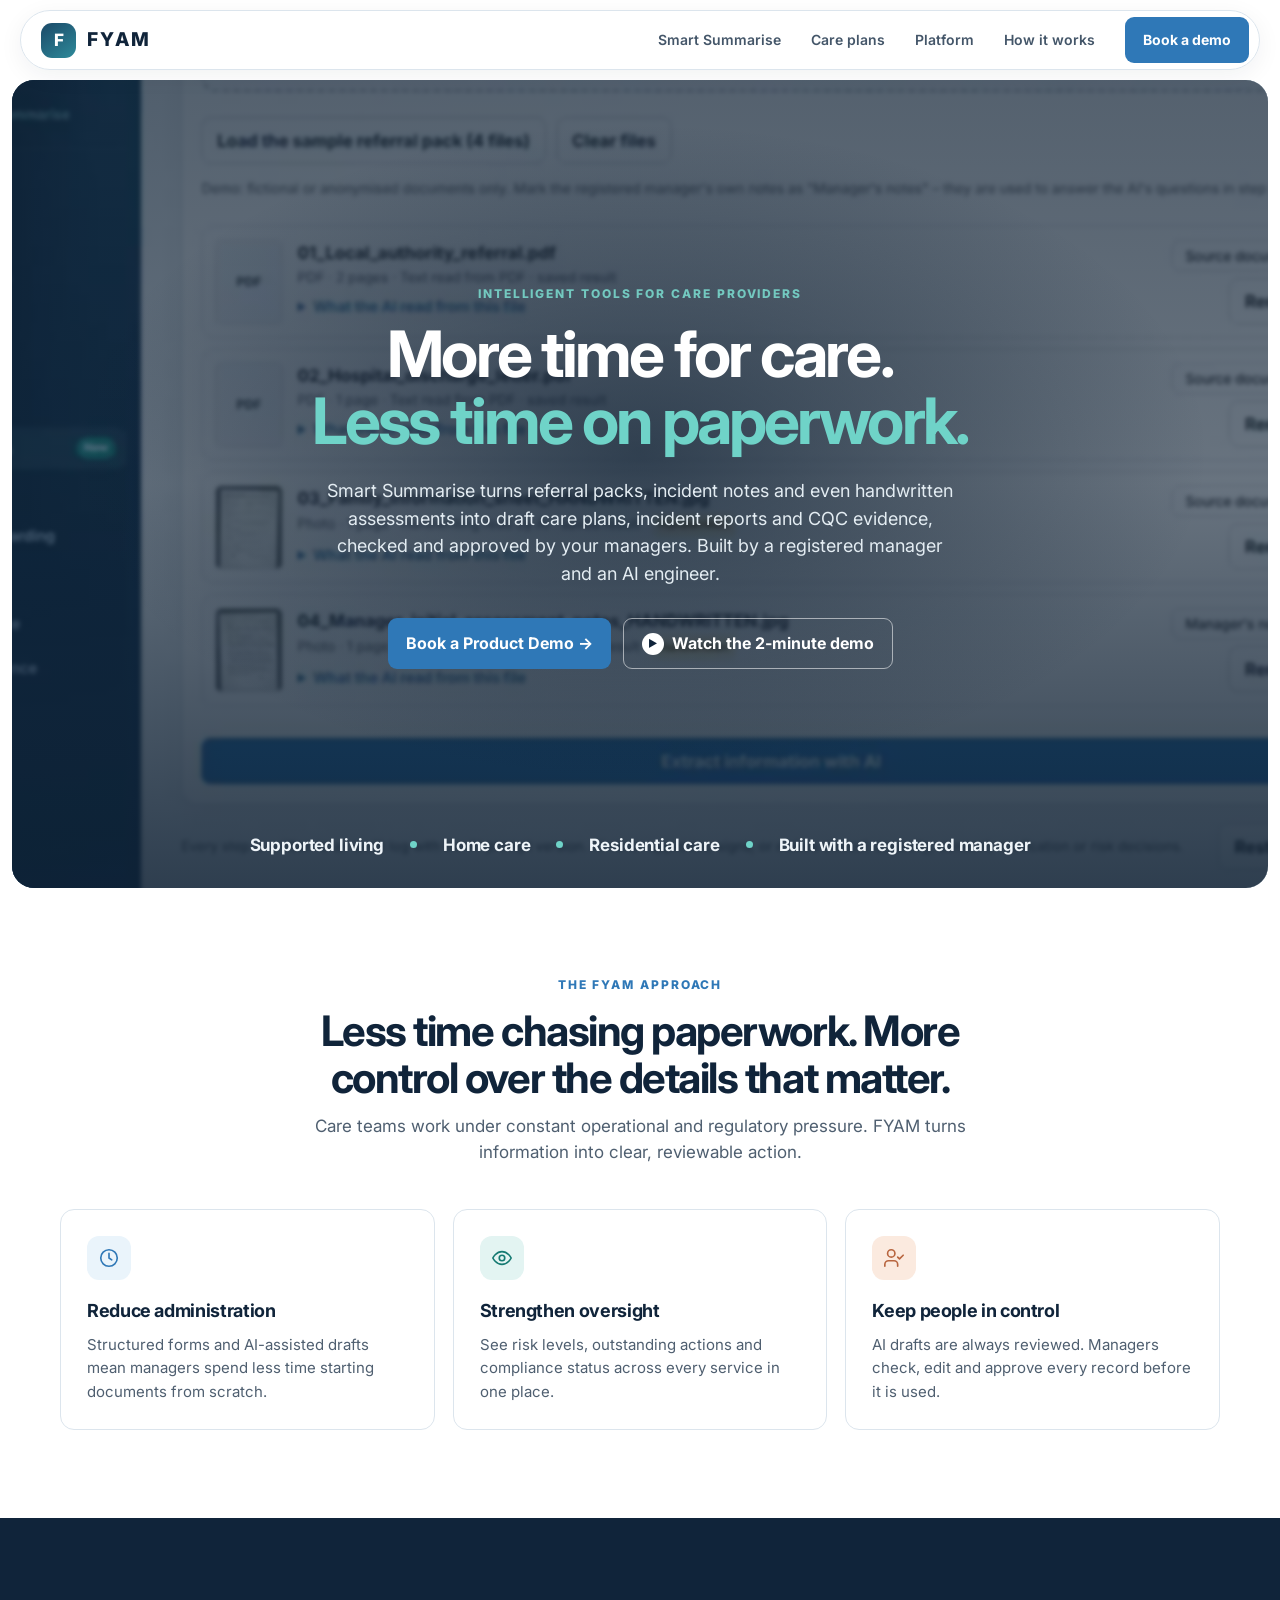
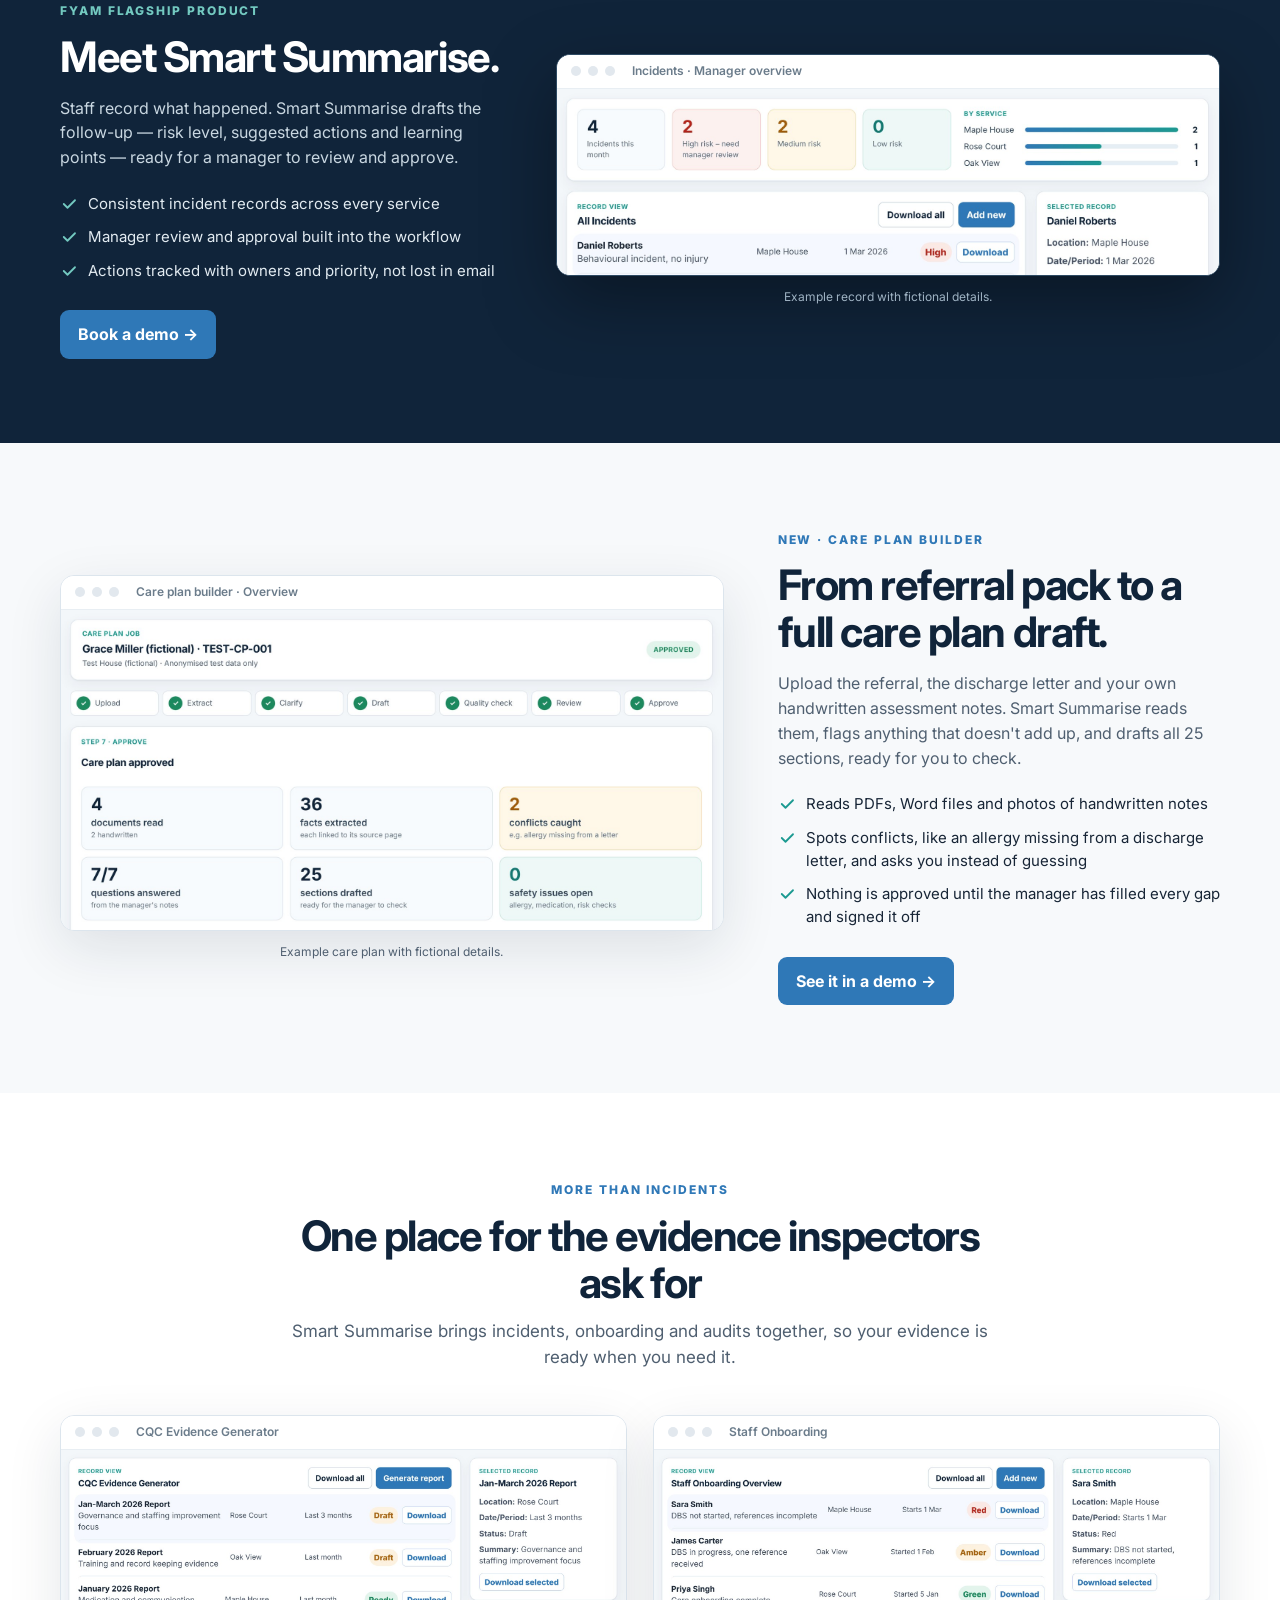
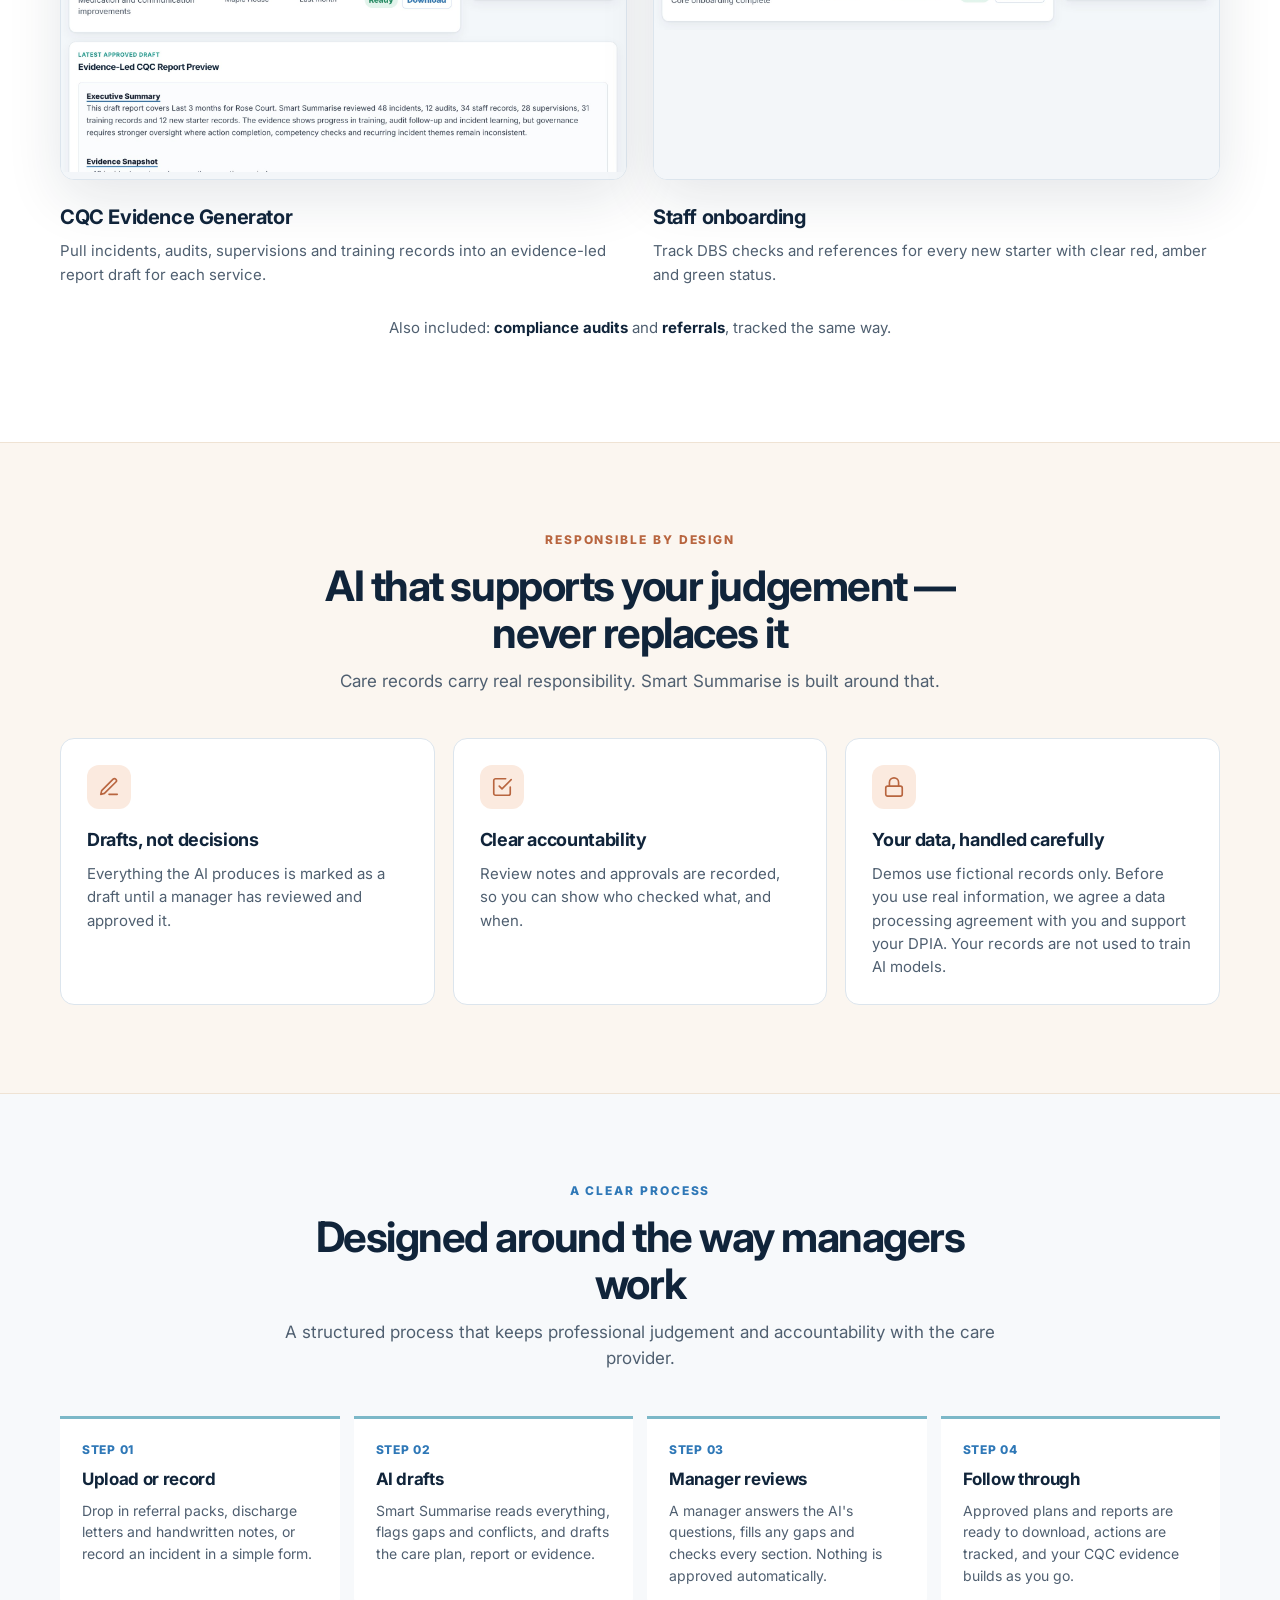
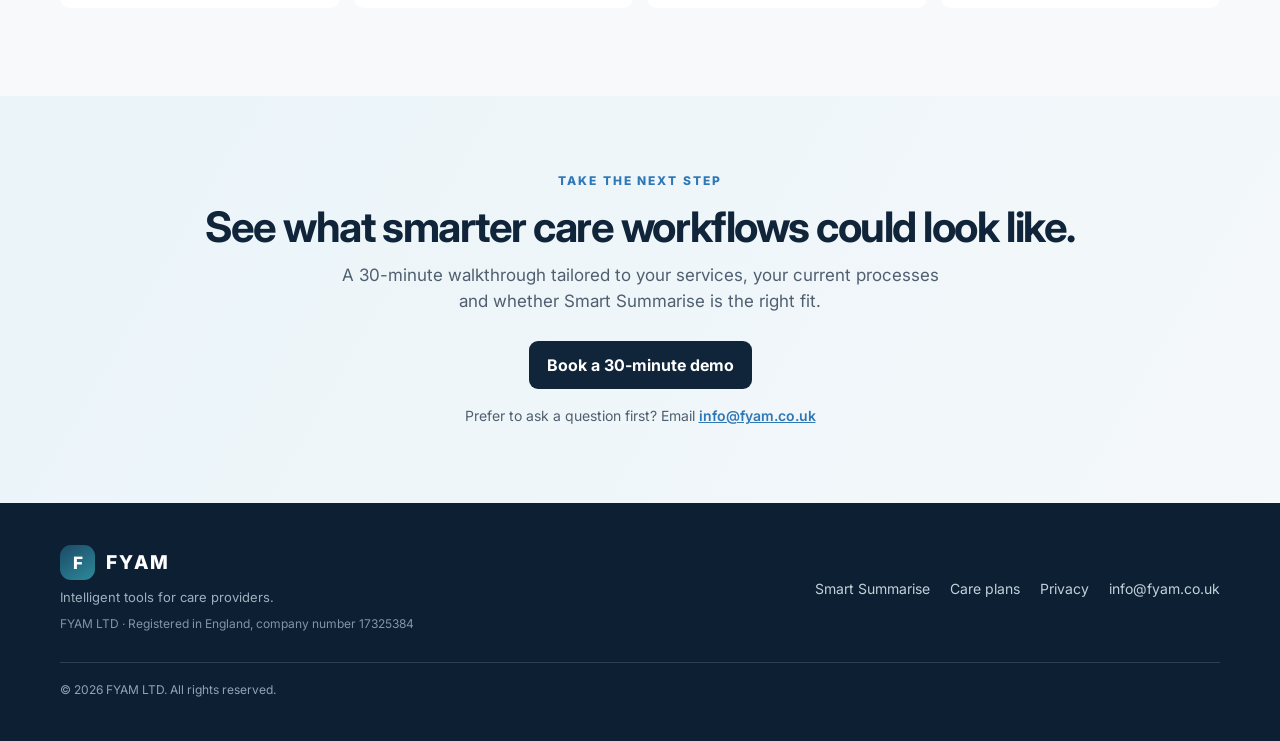
==== commit f4c70e23: "Website: inset video hero card with floating nav, teal accent and audience strip (impact.com style, " ====
--- a/index.html
+++ b/index.html
@@ -318,6 +318,30 @@
             .footer-row { align-items: flex-start; flex-direction: column; }
             .footer-links { flex-wrap: wrap; }
         }
+
+        /* ---------- Hero as an inset video card (ambient product loop) ---------- */
+        .topbar { height: auto; padding: 10px 12px; background: transparent; border-bottom: 0; backdrop-filter: none; }
+        .topbar .wrap { width: min(1240px, 100%); height: 60px; padding: 0 10px 0 20px; background: rgba(255,255,255,.94);
+            backdrop-filter: blur(10px); border: 1px solid #dce5ed; border-radius: 999px; box-shadow: 0 6px 24px rgba(16,36,58,.06); }
+        .hero { margin: 0 12px; border-radius: 22px; min-height: calc(100vh - 92px); min-height: calc(100svh - 92px);
+            display: flex; flex-direction: column; padding: 70px 0 0; }
+        .hero > .wrap { margin: auto; }
+        .hero-bg video { opacity: 1; filter: blur(2.2px) saturate(1.05); transform: scale(1.06); }
+        .hero-bg::after { background:
+            radial-gradient(ellipse 58% 52% at 50% 46%, rgba(12,30,49,.6) 0, rgba(12,30,49,0) 78%),
+            linear-gradient(180deg, rgba(12,30,49,.7) 0, rgba(12,30,49,.62) 50%, rgba(12,30,49,.85) 100%); }
+        .hero h1 .accent { color: #6fd3c8; }
+        .hero p { color: #e3ecf2; }
+        .hero-strip { position: relative; z-index: 2; display: flex; justify-content: center; align-items: center; flex-wrap: wrap;
+            gap: 14px 26px; padding: 28px 20px 30px; color: #eef4f8; font-weight: 700; font-size: 17px; letter-spacing: -.01em; }
+        .hero-strip i { width: 7px; height: 7px; border-radius: 50%; background: #6fd3c8; display: inline-block; }
+        @media (max-width: 700px) {
+            .topbar { padding: 8px; }
+            .topbar .wrap { height: 54px; padding: 0 6px 0 14px; }
+            .hero { margin: 0 8px; border-radius: 18px; min-height: calc(100svh - 80px); padding-top: 48px; }
+            .hero-strip { font-size: 13.5px; gap: 6px 14px; padding: 20px 12px 22px; }
+            .hero-strip i { display: none; }
+        }
     </style>
 </head>
 
@@ -350,7 +374,7 @@
             <div class="wrap">
                 <div class="eyebrow">Intelligent tools for care providers</div>
 
-                <h1>More time for care.<br> Less time on paperwork.</h1>
+                <h1>More time for care.<br> <span class="accent">Less time on paperwork.</span></h1>
 
                 <p>
                     Smart Summarise turns referral packs, incident notes and even
@@ -364,10 +388,9 @@
                     <button class="btn ghost" type="button" data-open-video><span class="play">▶</span>Watch the 2-minute demo</button>
                 </div>
 
-                <div class="hero-note">
-                    For supported living, home care and residential care homes.
-                </div>
-
+            </div>
+            <div class="hero-strip" aria-label="Who it is for">
+                <span>Supported living</span><i></i><span>Home care</span><i></i><span>Residential care</span><i></i><span>Built with a registered manager</span>
             </div>
         </section>
 
@@ -637,7 +660,8 @@
         (function () {
             const v = document.querySelector('.hero-bg video');
             const calm = window.matchMedia && matchMedia('(prefers-reduced-motion: reduce)').matches;
-            if (v && !calm && window.innerWidth >= 760) { v.src = v.dataset.src; v.play().catch(function () {}); }
+            const saveData = navigator.connection && navigator.connection.saveData;
+            if (v && !calm && !saveData) { v.src = v.dataset.src; v.play().catch(function () {}); }
         })();
         // Captioned walkthrough in a pop-up player.
         (function () {
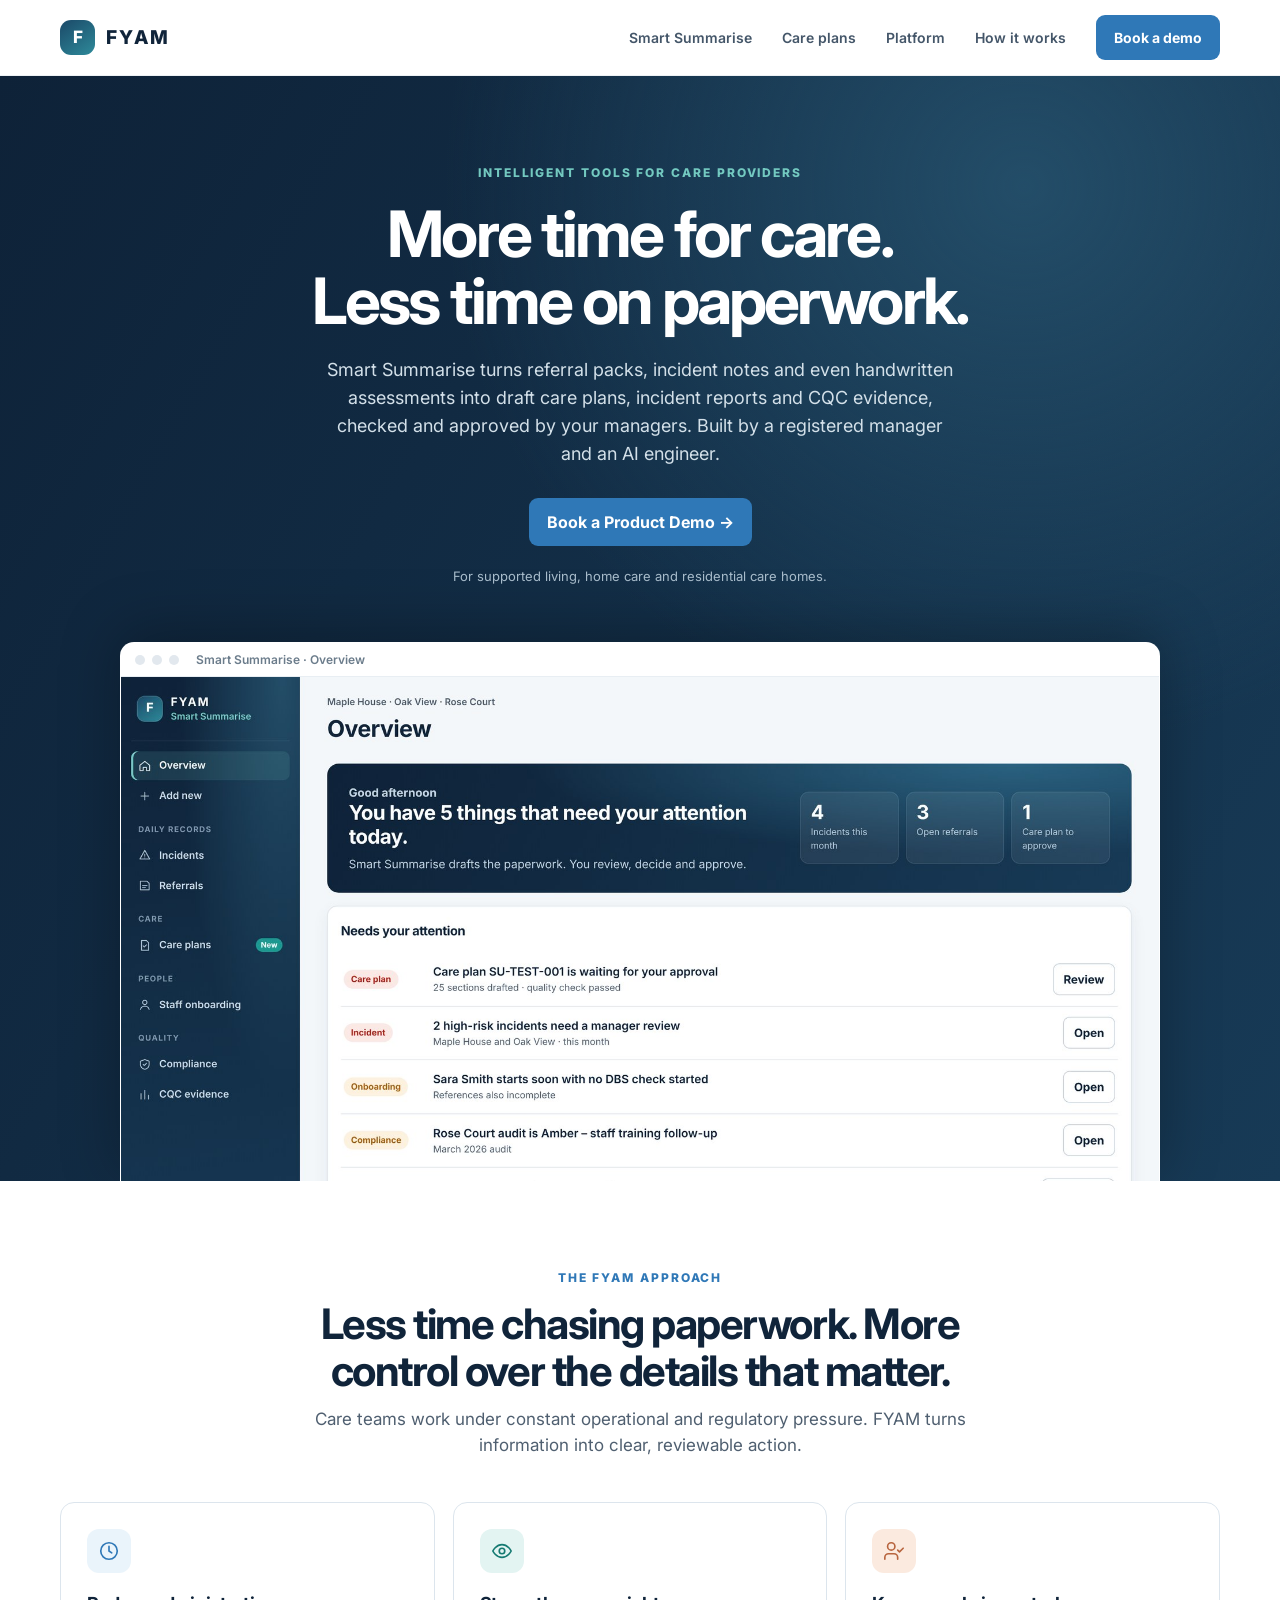
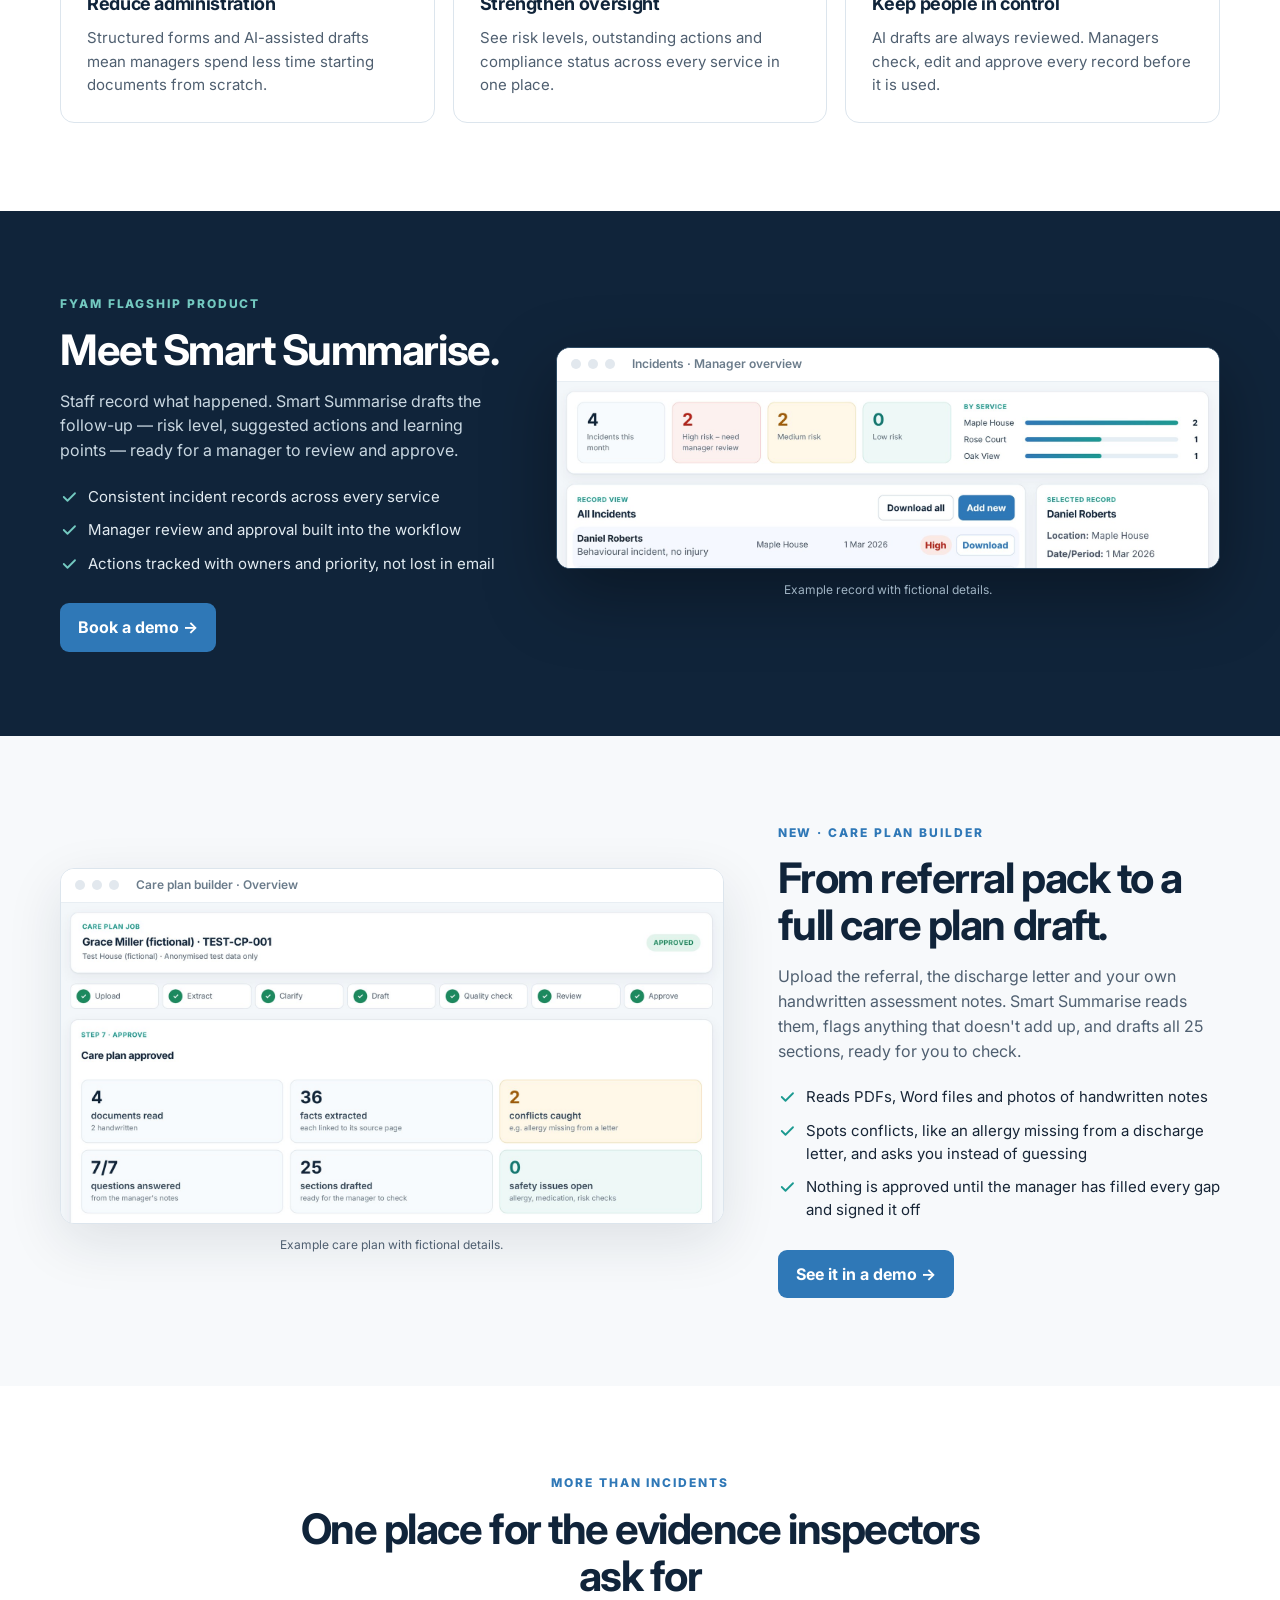
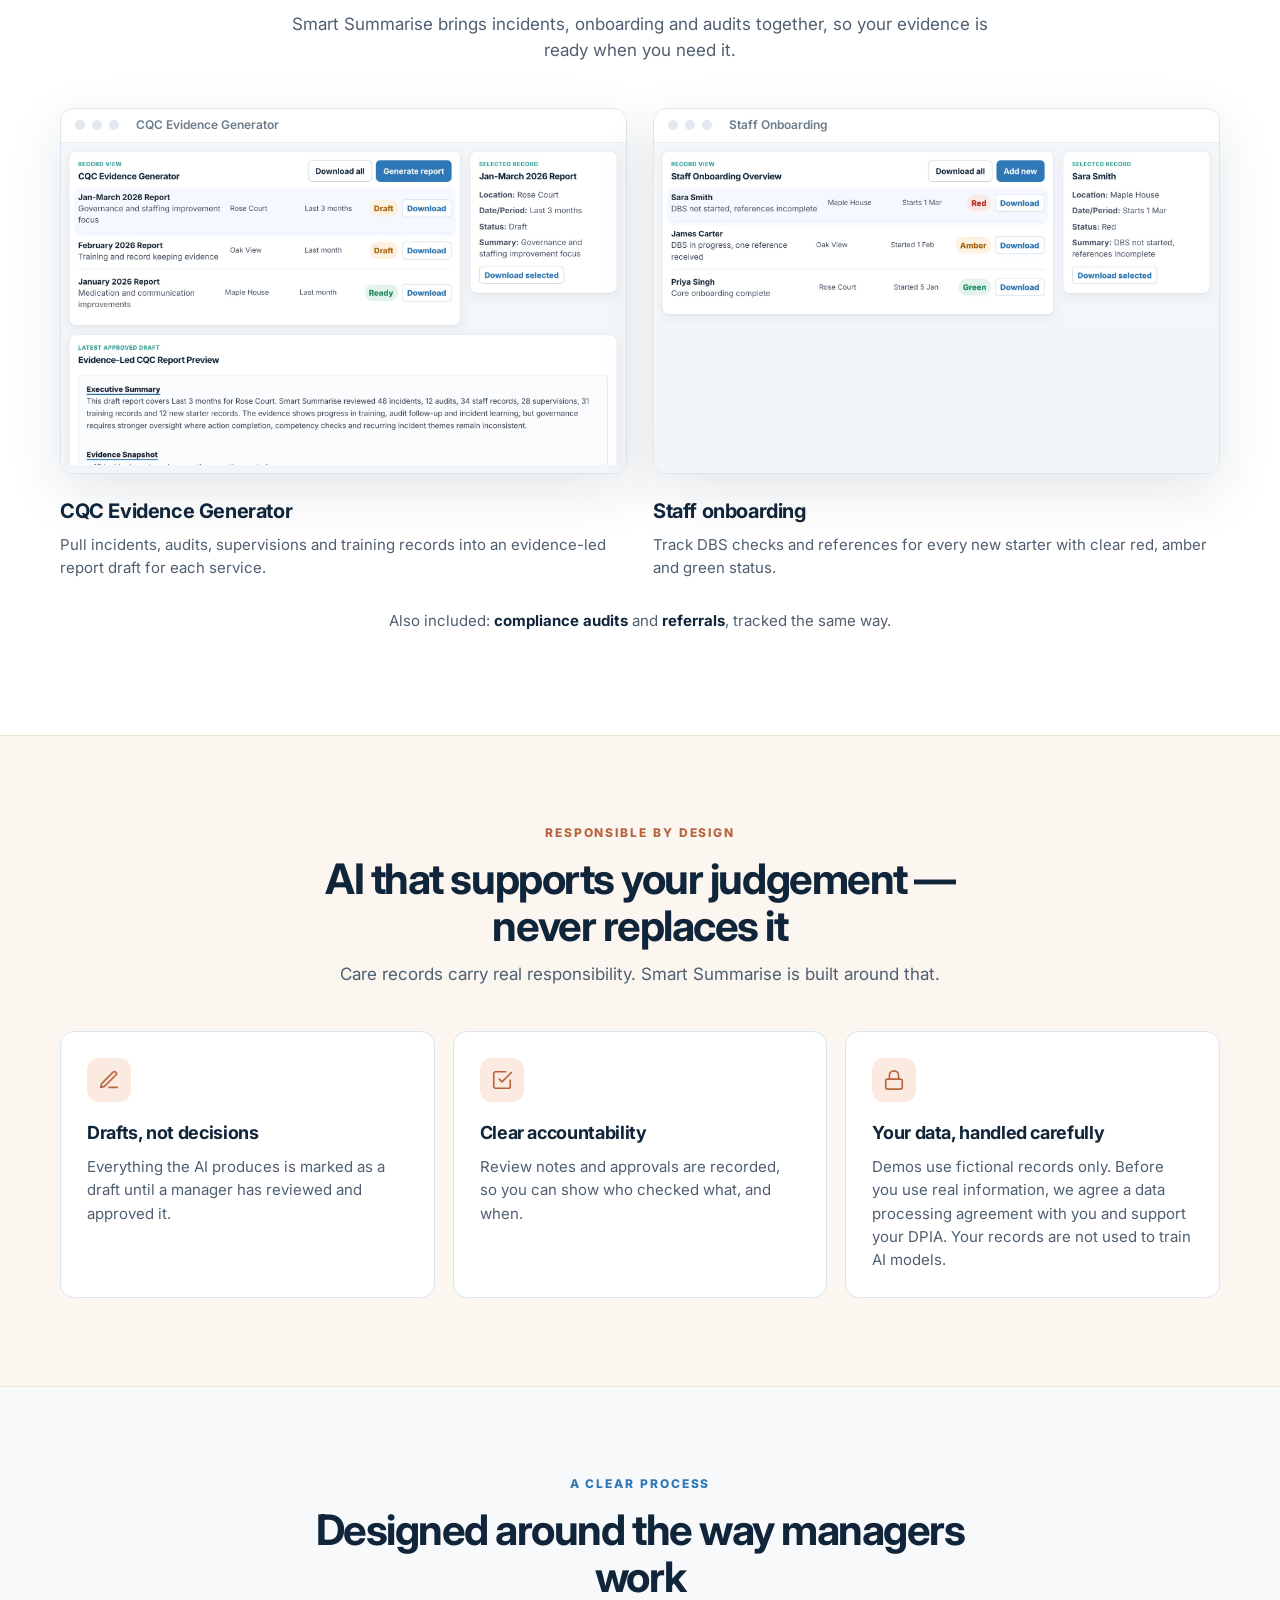
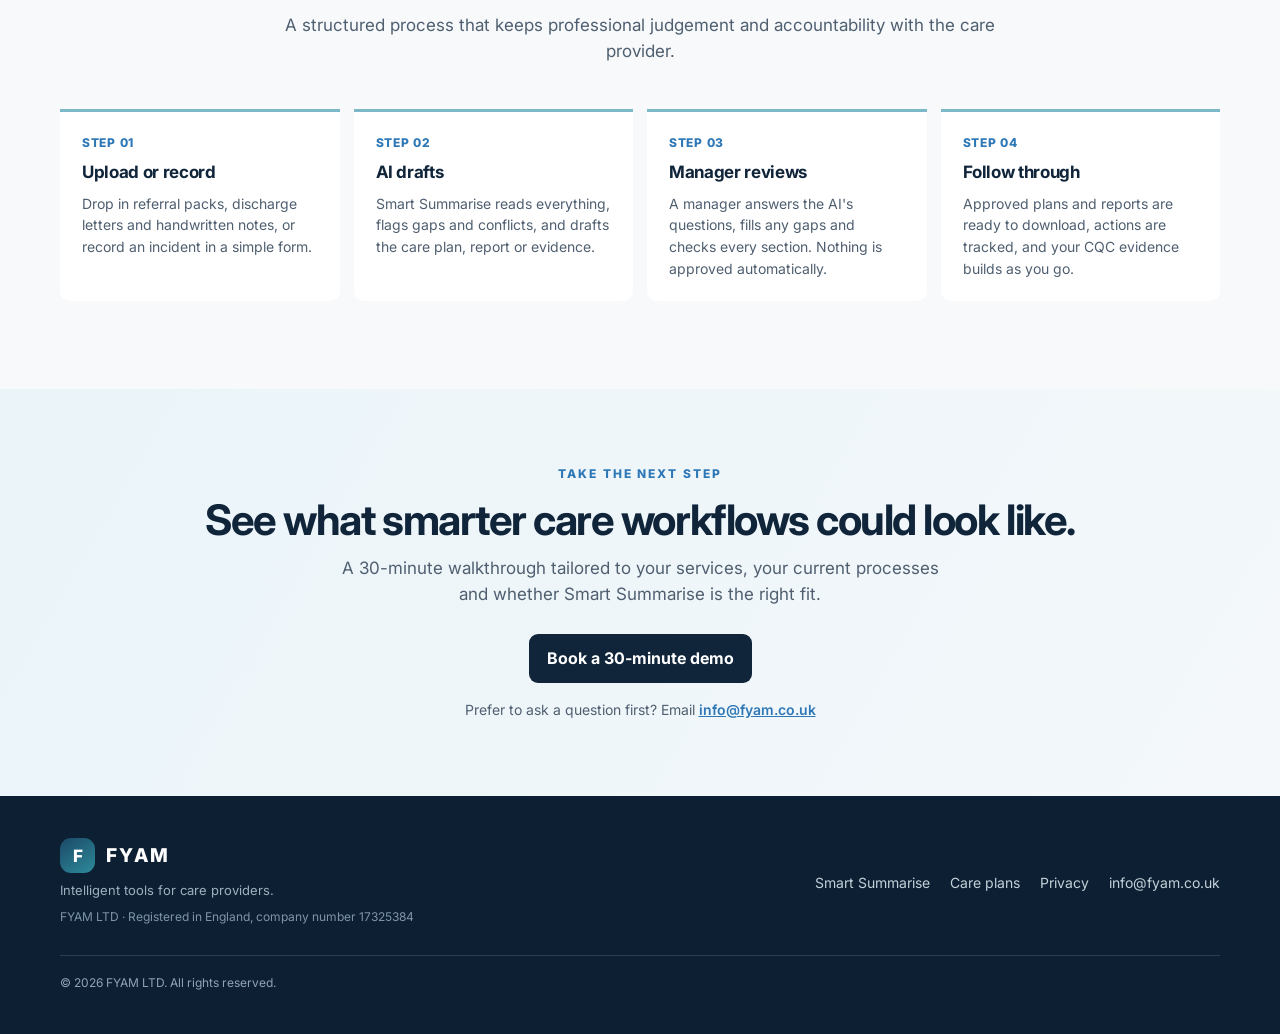
==== commit 3f44e3f7: "Website: back to the clean hero with the dashboard screenshot, no video Co-Authored-By: Claude Opus " ====
--- a/index.html
+++ b/index.html
@@ -143,25 +143,10 @@
                 radial-gradient(ellipse at 80% 10%, #234d68 0, transparent 40%),
                 linear-gradient(120deg, #0e2238, #173a56);
             color: #fff;
-            padding: 120px 0 112px;
+            padding: 88px 0 0;
             text-align: center;
             overflow: hidden;
-            position: relative;
-        }
-        .hero > .wrap { position: relative; z-index: 2; }
-        /* faint product loop behind the headline */
-        .hero-bg { position: absolute; inset: 0; z-index: 0; overflow: hidden; pointer-events: none; }
-        .hero-bg video { width: 100%; height: 100%; object-fit: cover; opacity: .34; filter: blur(1.2px) saturate(.9); transform: scale(1.05); }
-        .hero-bg::after { content: ""; position: absolute; inset: 0;
-            background: radial-gradient(ellipse 52% 58% at 50% 46%, rgba(14,34,56,.9) 0, rgba(14,34,56,.68) 62%, rgba(14,34,56,.42) 100%), linear-gradient(180deg, rgba(14,34,56,.25), rgba(14,34,56,.55)); }
-        .hero-actions { display: flex; gap: 12px; justify-content: center; flex-wrap: wrap; }
-        .btn.ghost { background: transparent; border: 1.5px solid rgba(255,255,255,.55); color: #fff; cursor: pointer; font: inherit; font-weight: 700; }
-        .btn.ghost:hover { background: rgba(255,255,255,.08); }
-        .play { display: inline-grid; place-items: center; width: 22px; height: 22px; border-radius: 50%; background: #fff; color: var(--navy); font-size: 10px; margin-right: 8px; vertical-align: -5px; }
-        .video-modal { border: 0; padding: 0; background: transparent; width: min(1100px, 94vw); max-width: none; }
-        .video-modal::backdrop { background: rgba(8,20,33,.82); }
-        .video-modal video { display: block; width: 100%; border-radius: 12px; background: #10243a; box-shadow: 0 30px 80px rgba(0,0,0,.5); }
-        .video-modal .close { position: absolute; top: -44px; right: 0; background: none; border: 0; color: #fff; font: 600 15px Inter, sans-serif; cursor: pointer; }
+        }
 
         .hero h1 {
             font-size: clamp(40px, 5.5vw, 64px);
@@ -318,30 +303,6 @@
             .footer-row { align-items: flex-start; flex-direction: column; }
             .footer-links { flex-wrap: wrap; }
         }
-
-        /* ---------- Hero as an inset video card (ambient product loop) ---------- */
-        .topbar { height: auto; padding: 10px 12px; background: transparent; border-bottom: 0; backdrop-filter: none; }
-        .topbar .wrap { width: min(1240px, 100%); height: 60px; padding: 0 10px 0 20px; background: rgba(255,255,255,.94);
-            backdrop-filter: blur(10px); border: 1px solid #dce5ed; border-radius: 999px; box-shadow: 0 6px 24px rgba(16,36,58,.06); }
-        .hero { margin: 0 12px; border-radius: 22px; min-height: calc(100vh - 92px); min-height: calc(100svh - 92px);
-            display: flex; flex-direction: column; padding: 70px 0 0; }
-        .hero > .wrap { margin: auto; }
-        .hero-bg video { opacity: 1; filter: blur(2.2px) saturate(1.05); transform: scale(1.06); }
-        .hero-bg::after { background:
-            radial-gradient(ellipse 58% 52% at 50% 46%, rgba(12,30,49,.6) 0, rgba(12,30,49,0) 78%),
-            linear-gradient(180deg, rgba(12,30,49,.7) 0, rgba(12,30,49,.62) 50%, rgba(12,30,49,.85) 100%); }
-        .hero h1 .accent { color: #6fd3c8; }
-        .hero p { color: #e3ecf2; }
-        .hero-strip { position: relative; z-index: 2; display: flex; justify-content: center; align-items: center; flex-wrap: wrap;
-            gap: 14px 26px; padding: 28px 20px 30px; color: #eef4f8; font-weight: 700; font-size: 17px; letter-spacing: -.01em; }
-        .hero-strip i { width: 7px; height: 7px; border-radius: 50%; background: #6fd3c8; display: inline-block; }
-        @media (max-width: 700px) {
-            .topbar { padding: 8px; }
-            .topbar .wrap { height: 54px; padding: 0 6px 0 14px; }
-            .hero { margin: 0 8px; border-radius: 18px; min-height: calc(100svh - 80px); padding-top: 48px; }
-            .hero-strip { font-size: 13.5px; gap: 6px 14px; padding: 20px 12px 22px; }
-            .hero-strip i { display: none; }
-        }
     </style>
 </head>
 
@@ -368,13 +329,10 @@
 
         <!-- HERO -->
         <section class="hero" id="home">
-            <div class="hero-bg" aria-hidden="true">
-                <video muted loop playsinline preload="none" poster="assets/hero-bg-poster.jpg" data-src="assets/hero-bg.mp4"></video>
-            </div>
             <div class="wrap">
                 <div class="eyebrow">Intelligent tools for care providers</div>
 
-                <h1>More time for care.<br> <span class="accent">Less time on paperwork.</span></h1>
+                <h1>More time for care.<br> Less time on paperwork.</h1>
 
                 <p>
                     Smart Summarise turns referral packs, incident notes and even
@@ -383,14 +341,21 @@
                     Built by a registered manager and an AI engineer.
                 </p>
 
-                <div class="hero-actions">
-                    <a class="btn" href="https://calendly.com/fyamintisar/30min" target="_blank" rel="noopener noreferrer">Book a Product Demo →</a>
-                    <button class="btn ghost" type="button" data-open-video><span class="play">▶</span>Watch the 2-minute demo</button>
-                </div>
-
-            </div>
-            <div class="hero-strip" aria-label="Who it is for">
-                <span>Supported living</span><i></i><span>Home care</span><i></i><span>Residential care</span><i></i><span>Built with a registered manager</span>
+                <a class="btn" href="https://calendly.com/fyamintisar/30min" target="_blank" rel="noopener noreferrer">
+                    Book a Product Demo →
+                </a>
+
+                <div class="hero-note">
+                    For supported living, home care and residential care homes.
+                </div>
+
+                <div class="hero-shot">
+                    <div class="frame">
+                        <div class="frame-bar"><i></i><i></i><i></i><span>Smart Summarise · Overview</span></div>
+                        <img src="assets/dashboard.jpg?v=2" width="1800" height="875"
+                             alt="Smart Summarise overview: what needs the manager's attention today across care plans, incidents, onboarding and compliance">
+                    </div>
+                </div>
             </div>
         </section>
 
@@ -625,11 +590,6 @@
 
     </main>
 
-    <dialog class="video-modal" id="demo-video" aria-label="Smart Summarise care plan builder demo video">
-        <button class="close" type="button" data-close-video>Close ✕</button>
-        <video controls playsinline preload="none" poster="assets/careplan-demo-poster.jpg" src="assets/careplan-demo.mp4"></video>
-    </dialog>
-
     <footer class="footer">
         <div class="wrap footer-row">
             <div>
@@ -656,23 +616,6 @@
 
     <script>
         document.getElementById('year').textContent = new Date().getFullYear();
-        // Background loop: only on larger screens and when motion is welcome (phones keep the still image).
-        (function () {
-            const v = document.querySelector('.hero-bg video');
-            const calm = window.matchMedia && matchMedia('(prefers-reduced-motion: reduce)').matches;
-            const saveData = navigator.connection && navigator.connection.saveData;
-            if (v && !calm && !saveData) { v.src = v.dataset.src; v.play().catch(function () {}); }
-        })();
-        // Captioned walkthrough in a pop-up player.
-        (function () {
-            const d = document.getElementById('demo-video'); if (!d) return;
-            const v = d.querySelector('video');
-            document.querySelectorAll('[data-open-video]').forEach(function (b) { b.addEventListener('click', function () { d.showModal(); v.play().catch(function () {}); }); });
-            const close = function () { v.pause(); d.close(); };
-            d.querySelector('[data-close-video]').addEventListener('click', close);
-            d.addEventListener('click', function (e) { if (e.target === d) close(); });
-            d.addEventListener('close', function () { v.pause(); });
-        })();
     </script>
 
 </body>
